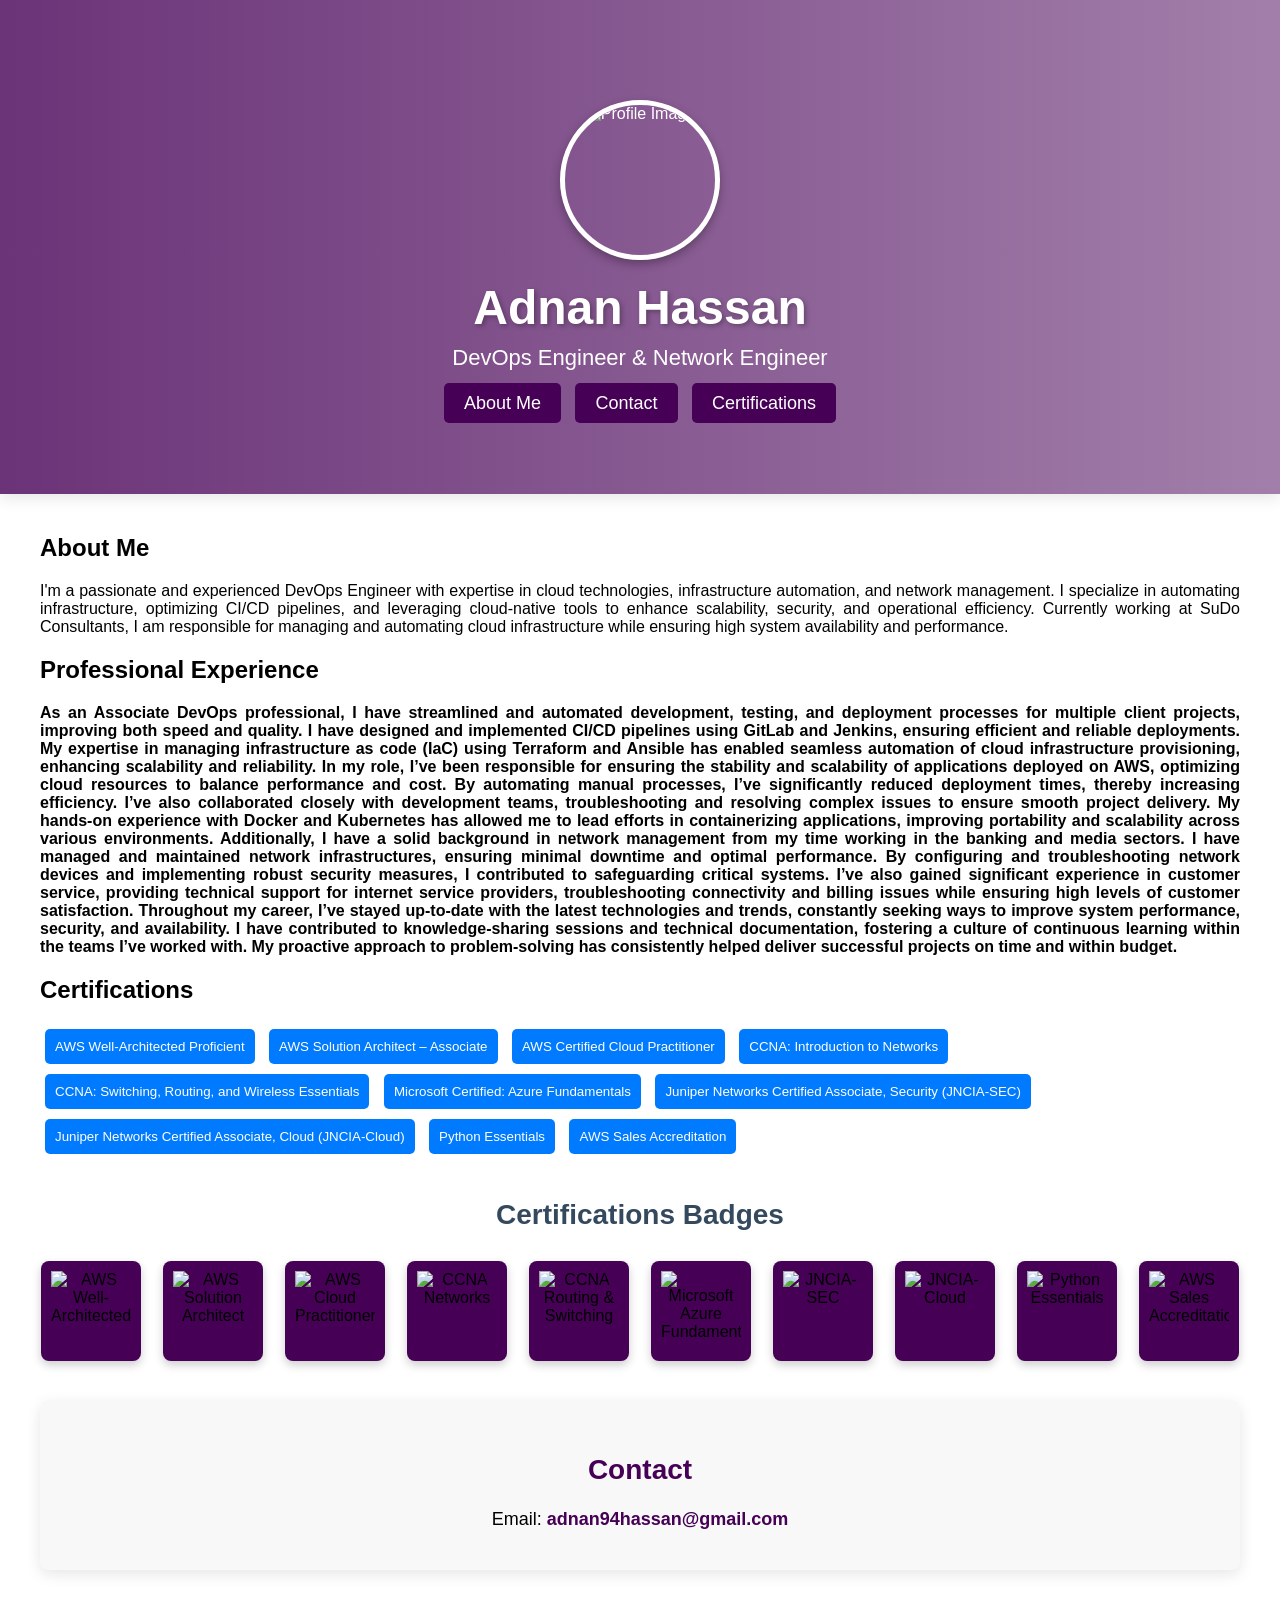
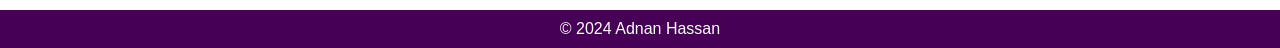
==== index.html @ 5d9ad6ee "profile" ====
<!DOCTYPE html>
<html lang="en">

<head>
    <meta charset="UTF-8">
    <meta name="viewport" content="width=device-width, initial-scale=1.0">
    <meta name="description" content="Adnan Hassan - Professional Experience, Education, Certifications, Projects">
    <title>Adnan Hassan - Profile</title>
    <style>
        body {
            font-family: 'Arial', sans-serif;
            background-color: #ffffff; /* White Background */
            margin: 0;
            padding: 0;
        }

        header {
            position: relative;
            background: linear-gradient(to right, rgba(70, 0, 86, 0.8), rgba(70, 0, 86, 0.5)), url('https://variety.com/wp-content/uploads/2024/01/Mr-Bean.jpg?w=1000&h=563&crop=1');
            background-size: cover;
            background-position: center;
            color: white;
            padding: 80px 0;
            text-align: center;
            box-shadow: 0 4px 15px rgba(0, 0, 0, 0.1);
            margin-bottom: 40px;
        }

        header h1 {
            font-size: 48px;
            font-weight: bold;
            text-shadow: 2px 2px 5px rgba(0, 0, 0, 0.3);
            margin: 0;
        }

        header p {
            font-size: 22px;
            font-weight: 300;
            margin-top: 10px;
        }

        .profile-image {
            width: 150px;
            height: 150px;
            border-radius: 50%;
            margin: 20px auto;
            overflow: hidden;
            border: 5px solid #fff;
            box-shadow: 0 4px 10px rgba(0, 0, 0, 0.3);
        }

        .profile-image img {
            width: 100%;
            height: 100%;
            object-fit: cover;
        }

        .header-buttons {
            margin-top: 20px;
        }

        .header-buttons a {
            padding: 10px 20px;
            font-size: 18px;
            color: #fff;
            background-color: #460056; /* Dark Purple Color */
            text-decoration: none;
            border-radius: 5px;
            margin: 5px;
            transition: background-color 0.3s ease;
        }

        .header-buttons a:hover {
            background-color: #3d0046; /* Lighter Dark Purple for hover */
        }

        section.container {
            max-width: 1200px;
            margin: 40px auto;
            padding: 0 20px;
        }

        .badge-section {
            text-align: center;
            margin-top: 40px;
        }

        .badge-section h2 {
            font-size: 28px;
            color: #34495e; /* Dark Gray */
        }

        .badge-container {
            display: grid;
            grid-template-columns: repeat(auto-fill, minmax(100px, 1fr));
            gap: 20px;
            justify-items: center;
            margin-top: 30px;
        }

        .badge {
            width: 100px;
            height: 100px;
            display: flex;
            justify-content: center;
            align-items: center;
            background-color: #460056; /* Dark Purple Color */
            border-radius: 8px;
            box-shadow: 0 4px 10px rgba(0, 0, 0, 0.2);
            transition: transform 0.3s ease;
        }

        .badge:hover {
            transform: scale(1.1);
        }

        .badge img {
            width: 80px;
            height: 80px;
        }

        footer {
            background-color: #460056; /* Dark Purple Color */
            color: white;
            padding: 10px 0;
            text-align: center;
        }

        footer p {
            margin: 0;
        }

        .certification-description {
            display: none;
            margin: 10px 0;
            padding: 10px;
            background-color: #007bff;
            border: 1px solid #ccc;
            border-radius: 5px;
        }

        button {
            padding: 10px;
            margin: 5px;
            background-color: #007bff; /* Blue Button */
            color: white;
            border: none;
            border-radius: 5px;
            cursor: pointer;
        }

        button:hover {
            background-color: #0056z3; /* Darker Blue for hover */
        }

        .contact-section {
            background-color: #f8f8f8; /* Light Gray */
            padding: 30px;
            margin-top: 40px;
            border-radius: 8px;
            box-shadow: 0 4px 15px rgba(0, 0, 0, 0.1);
        }

        .contact-section h2 {
            font-size: 28px;
            color: #460056; /* Dark Purple Color */
            text-align: center;
        }

        .contact-details {
            font-size: 18px;
            text-align: center;
            margin-top: 20px;
        }

        .contact-details p {
            margin: 10px 0;
        }

        .contact-details a {
            color: #460056; /* Dark Purple Color */
            text-decoration: none;
            font-weight: bold;
        }

        .contact-details a:hover {
            color: #3d0046; /* Lighter Dark Purple for hover */
        }
    </style>
</head>

<body>

    <header>
        <div class="profile-image">
            <img src="https://variety.com/wp-content/uploads/2024/01/Mr-Bean.jpg?w=1000&h=563&crop=1" alt="Profile Image">
        </div>
        <h1>Adnan Hassan</h1>
        <p>DevOps Engineer & Network Engineer</p>
        <div class="header-buttons">
            <a href="#about-me">About Me</a>
            <a href="#contact">Contact</a>
            <a href="#certifications">Certifications</a>
        </div>
    </header>

    <section class="container">
        <div class="profile-info">
            <div class="profile-text">
                <h2 id="about-me">About Me</h2>
                <p style="text-align: justify;">I'm a passionate and experienced DevOps Engineer with expertise in cloud technologies, infrastructure automation, and network management. I specialize in automating infrastructure, optimizing CI/CD pipelines, and leveraging cloud-native tools to enhance scalability, security, and operational efficiency. Currently working at SuDo Consultants, I am responsible for managing and automating cloud infrastructure while ensuring high system availability and performance.</p>
            </div>

            <!-- Experience Section -->
            <div class="profile-text">
                <h2 id="experience">Professional Experience</h2>
                 <p style="text-align: justify;"><strong>As an Associate DevOps professional, I have streamlined and automated development, testing, and deployment processes for multiple client projects, improving both speed and quality. I have designed and implemented CI/CD pipelines using GitLab and Jenkins, ensuring efficient and reliable deployments. My expertise in managing infrastructure as code (IaC) using Terraform and Ansible has enabled seamless automation of cloud infrastructure provisioning, enhancing scalability and reliability.

In my role, I’ve been responsible for ensuring the stability and scalability of applications deployed on AWS, optimizing cloud resources to balance performance and cost. By automating manual processes, I’ve significantly reduced deployment times, thereby increasing efficiency. I’ve also collaborated closely with development teams, troubleshooting and resolving complex issues to ensure smooth project delivery. My hands-on experience with Docker and Kubernetes has allowed me to lead efforts in containerizing applications, improving portability and scalability across various environments.

Additionally, I have a solid background in network management from my time working in the banking and media sectors. I have managed and maintained network infrastructures, ensuring minimal downtime and optimal performance. By configuring and troubleshooting network devices and implementing robust security measures, I contributed to safeguarding critical systems. I’ve also gained significant experience in customer service, providing technical support for internet service providers, troubleshooting connectivity and billing issues while ensuring high levels of customer satisfaction.

Throughout my career, I’ve stayed up-to-date with the latest technologies and trends, constantly seeking ways to improve system performance, security, and availability. I have contributed to knowledge-sharing sessions and technical documentation, fostering a culture of continuous learning within the teams I’ve worked with. My proactive approach to problem-solving has consistently helped deliver successful projects on time and within budget.</strong></p>
            </div>
        </div>

        <!-- Certifications Section -->
        <div id="certifications">
            <h2>Certifications</h2>

            <button onclick="toggleDescription('aws-well-architected')">AWS Well-Architected Proficient</button>
            <div id="aws-well-architected" class="certification-description">
                <p>Description: This certification demonstrates expertise in designing and deploying secure, high-performing, and cost-effective systems on AWS...</p>
            </div>

            <button onclick="toggleDescription('aws-solution-architect')">AWS Solution Architect – Associate</button>
            <div id="aws-solution-architect" class="certification-description">
                <p>Description: This certification focuses on designing distributed applications and systems on the AWS platform...</p>
            </div>

            <button onclick="toggleDescription('aws-cloud-practitioner')">AWS Certified Cloud Practitioner</button>
            <div id="aws-cloud-practitioner" class="certification-description">
                <p>Description: This entry-level certification demonstrates an overall understanding of AWS Cloud, its global infrastructure...</p>
            </div>

            <button onclick="toggleDescription('ccna-networks')">CCNA: Introduction to Networks</button>
            <div id="ccna-networks" class="certification-description">
                <p>Description: This certification is part of Cisco’s CCNA track and focuses on foundational networking knowledge...</p>
            </div>

            <button onclick="toggleDescription('ccna-routing')">CCNA: Switching, Routing, and Wireless Essentials</button>
            <div id="ccna-routing" class="certification-description">
                <p>Description: This certification focuses on the essentials of switching, routing, and wireless technologies...</p>
            </div>

            <button onclick="toggleDescription('azure-fundamentals')">Microsoft Certified: Azure Fundamentals</button>
            <div id="azure-fundamentals" class="certification-description">
                <p>Description: This certification demonstrates foundational knowledge of Microsoft Azure services, cloud concepts...</p>
            </div>

            <button onclick="toggleDescription('juniper-sec')">Juniper Networks Certified Associate, Security (JNCIA-SEC)</button>
            <div id="juniper-sec" class="certification-description">
                <p>Description: This certification validates knowledge of networking security fundamentals and how to secure a Juniper Networks device...</p>
            </div>

            <button onclick="toggleDescription('juniper-cloud')">Juniper Networks Certified Associate, Cloud (JNCIA-Cloud)</button>
            <div id="juniper-cloud" class="certification-description">
                <p>Description: This certification focuses on Juniper’s cloud solutions, including understanding the cloud ecosystem and deployment practices...</p>
            </div>

            <button onclick="toggleDescription('python-essentials')">Python Essentials</button>
            <div id="python-essentials" class="certification-description">
                <p>Description: This certification provides foundational knowledge of Python programming, including syntax, functions, and libraries...</p>
            </div>

            <button onclick="toggleDescription('aws-sales')">AWS Sales Accreditation</button>
            <div id="aws-sales" class="certification-description">
                <p>Description: This accreditation is designed for technical roles and focuses on AWS architecture and technology...</p>
            </div>
        </div>

        <!-- Badge Section -->
        <div class="badge-section">
            <h2>Certifications Badges</h2>
            <div class="badge-container">
                <div class="badge">
                    <img src="https://images.credly.com/size/340x340/images/b870667f-00a3-48d7-b988-9c02b441b883/image.png" alt="AWS Well-Architected">
                </div>
                <div class="badge">
                    <img src="https://d1.awsstatic.com/certification/badges/AWS-Certified-Solutions-Architect-Associate_badge_150x150.e359ae4a6d4d82c3e31d4f9104c8d389b56a2423.png" alt="AWS Solution Architect">
                </div>
                <div class="badge">
                    <img src="https://images.credly.com/size/80x80/images/00634f82-b07f-4bbd-a6bb-53de397fc3a6/image.png" alt="AWS Cloud Practitioner">
                </div>
                <div class="badge">
                    <img src="https://images.credly.com/size/80x80/images/70d71df5-f3dc-4380-9b9d-f22513a70417/CCNAITN__1_.png" alt="CCNA Networks">
                </div>
                <div class="badge">
                    <img src="https://images.credly.com/size/80x80/images/f4ccdba9-dd65-4349-baad-8f05df116443/CCNASRWE__1_.png" alt="CCNA Routing & Switching">
                </div>
                <div class="badge">
                    <img src="https://learn.microsoft.com/en-us/media/learn/certification/badges/microsoft-certified-fundamentals-badge.svg" alt="Microsoft Azure Fundamentals">
                </div>
                <div class="badge">
                    <img src="https://images.credly.com/size/80x80/images/c61cfe43-7e75-4636-818d-88b47e9a2b4c/L_01_asso_JNCIA-SEC.png" alt="JNCIA-SEC">
                </div>
                <div class="badge">
                    <img src="https://images.credly.com/size/80x80/images/746fd41e-5653-4624-b7f8-eaa4b8645e78/L_01_asso_JNCIA-Cloud.png" alt="JNCIA-Cloud">
                </div>
                <div class="badge">
                    <img src="https://images.credly.com/size/80x80/images/68c0b94d-f6ac-40b1-a0e0-921439eb092e/image.png" alt="Python Essentials">
                </div>
                <div class="badge">
                    <img src="https://images.credly.com/size/110x110/images/a253b994-caa6-4dd1-bf0e-434dd012b1f6/image.png" alt="AWS Sales Accreditation">
                </div>
            </div>
        </div>

        <!-- Contact Section -->
        <div id="contact" class="contact-section">
            <h2>Contact</h2>
            <div class="contact-details">
                <p>Email: <a href="mailto:adnan94hassan@gmail.com">adnan94hassan@gmail.com</a></p>
            </div>
        </div>
    </section>

    <footer>
        <p>&copy; 2024 Adnan Hassan</p>
    </footer>

    <script>
        function toggleDescription(certificationId) {
            const description = document.getElementById(certificationId);
            if (description.style.display === "none" || description.style.display === "") {
                description.style.display = "block";
            } else {
                description.style.display = "none";
            }
        }
    </script>

</body>

</html>
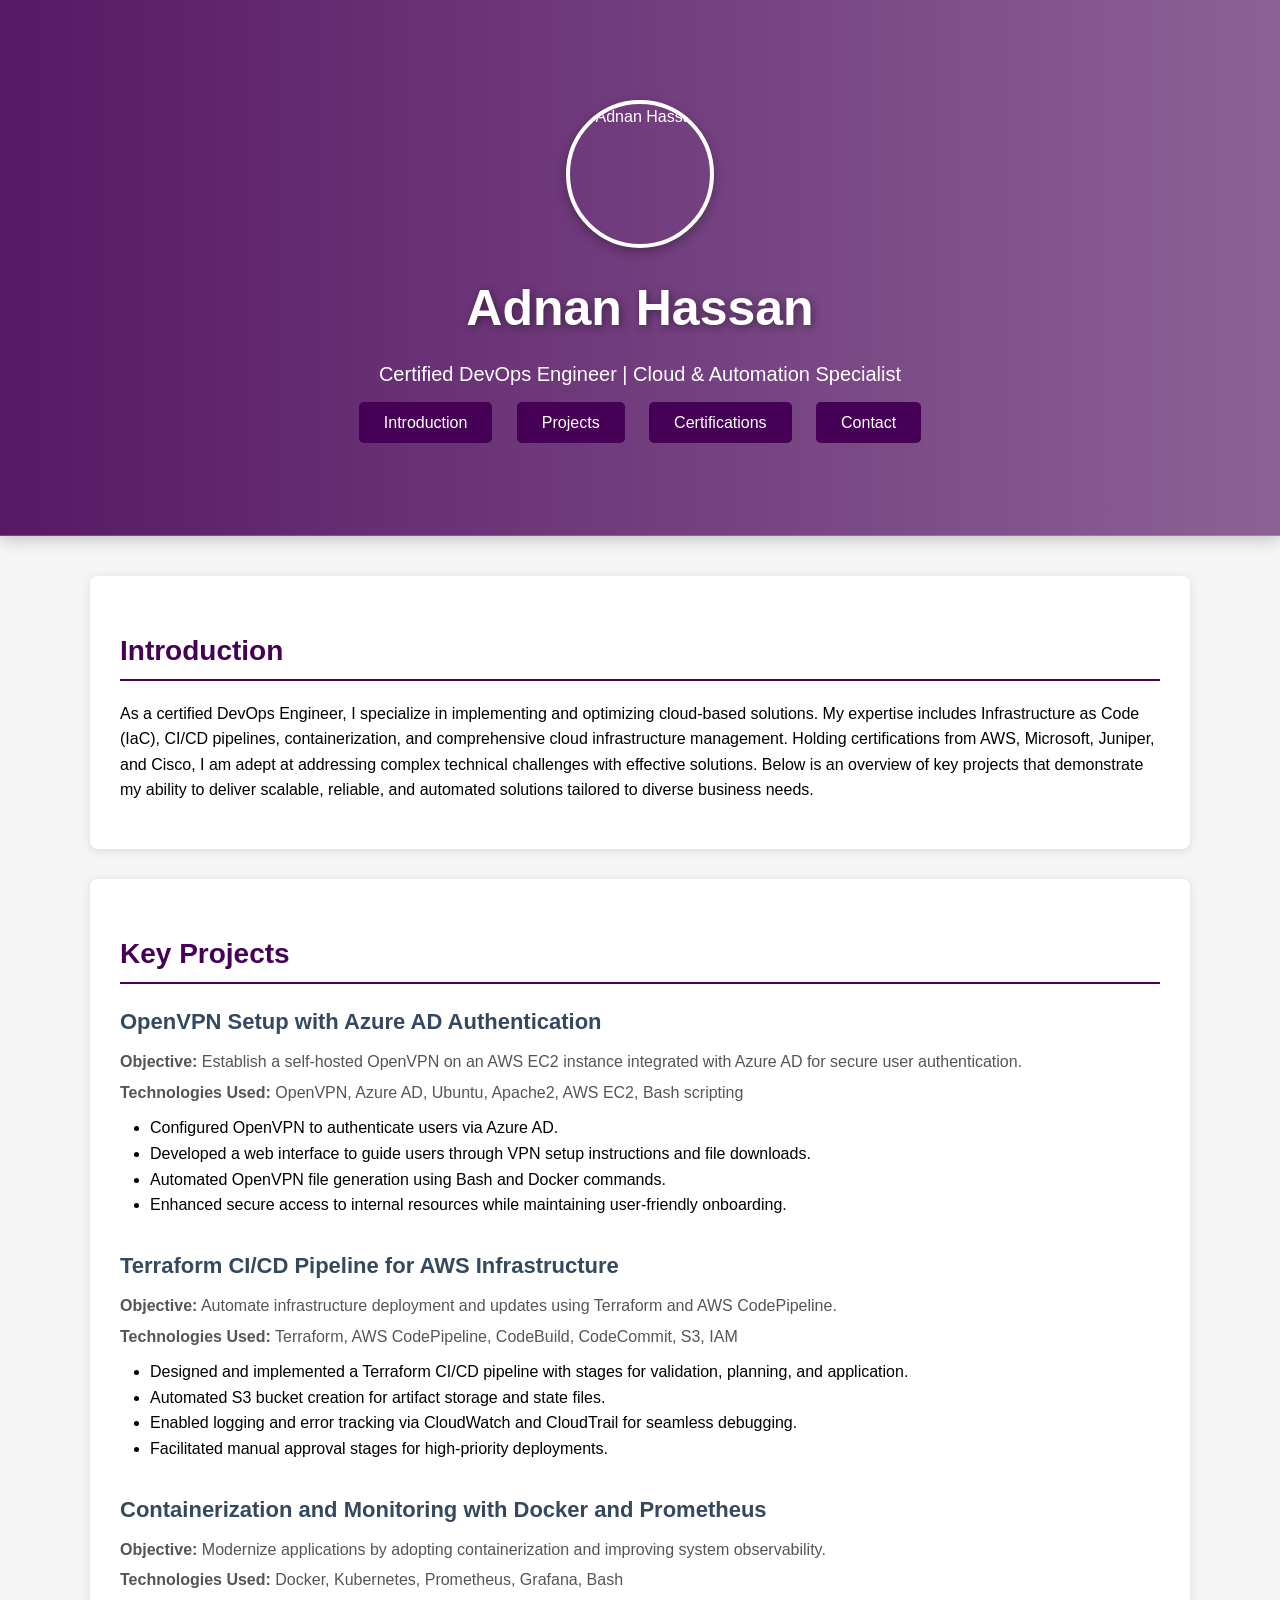
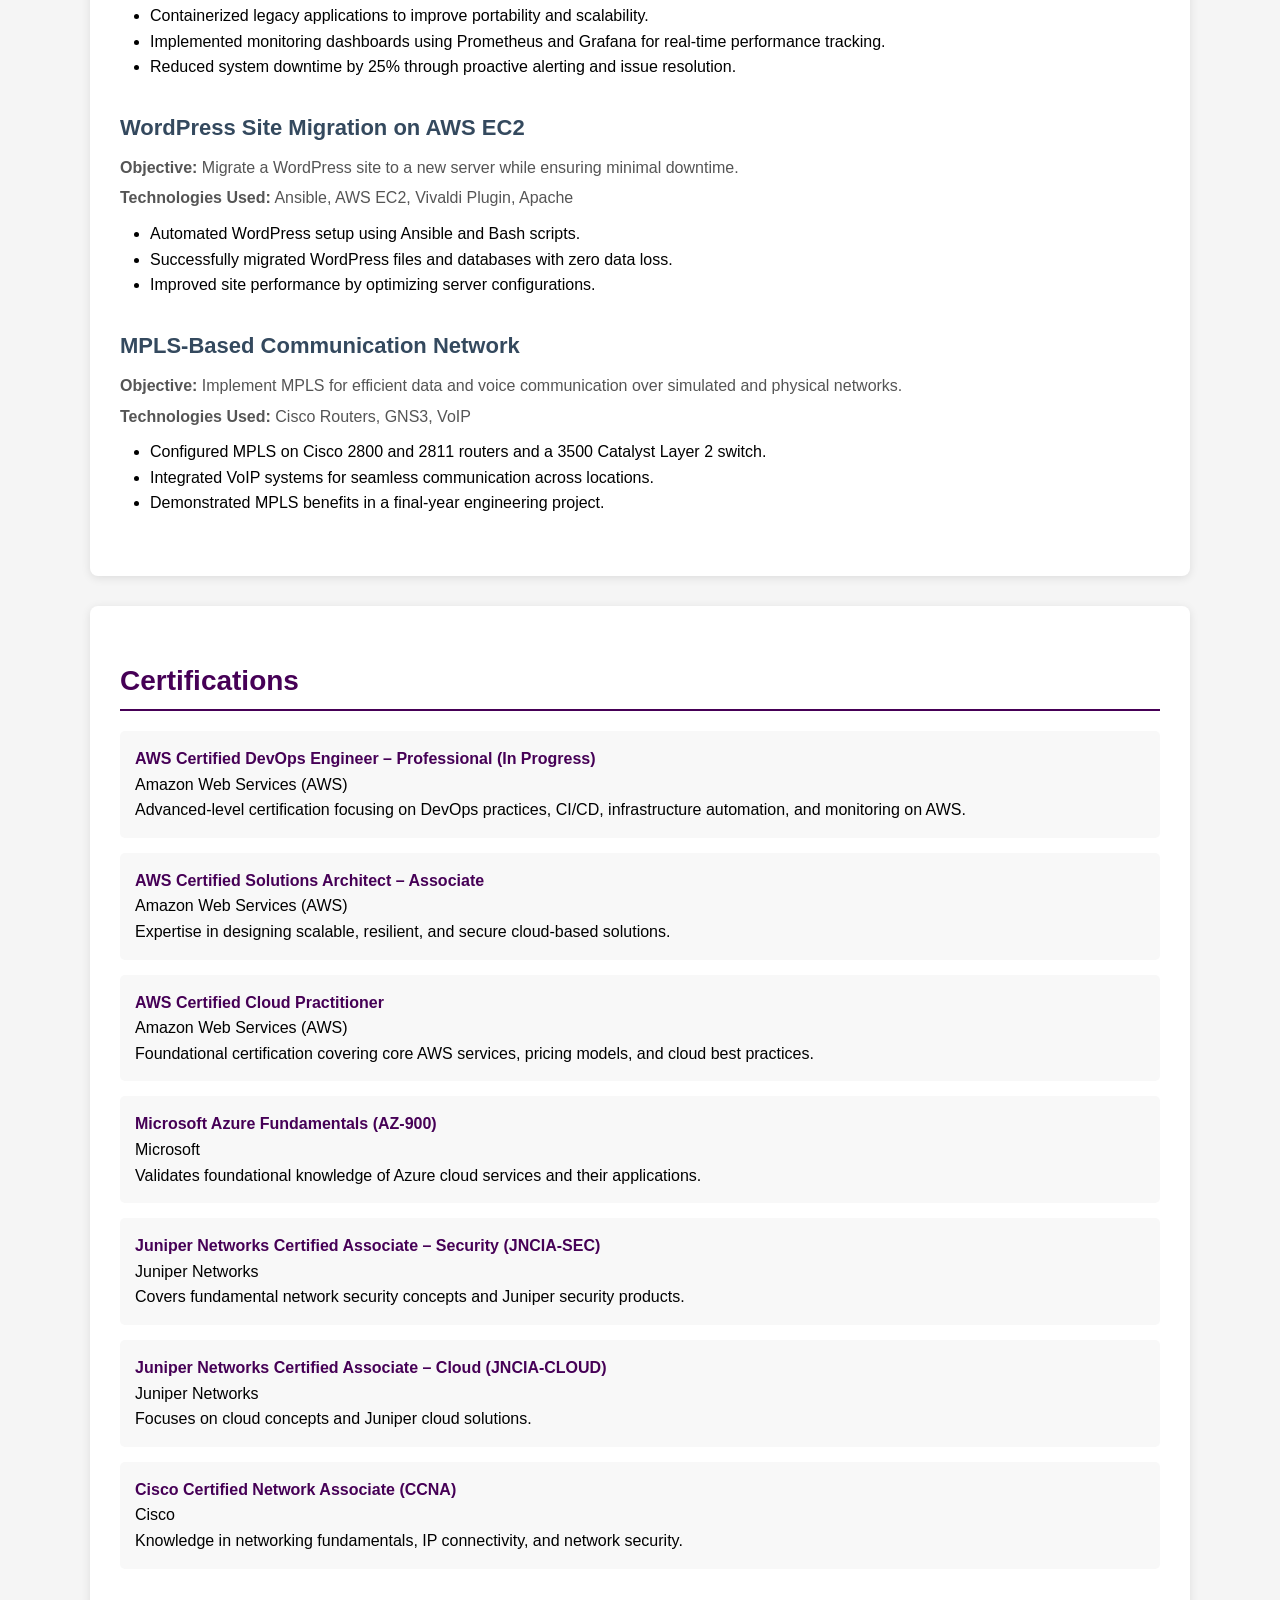
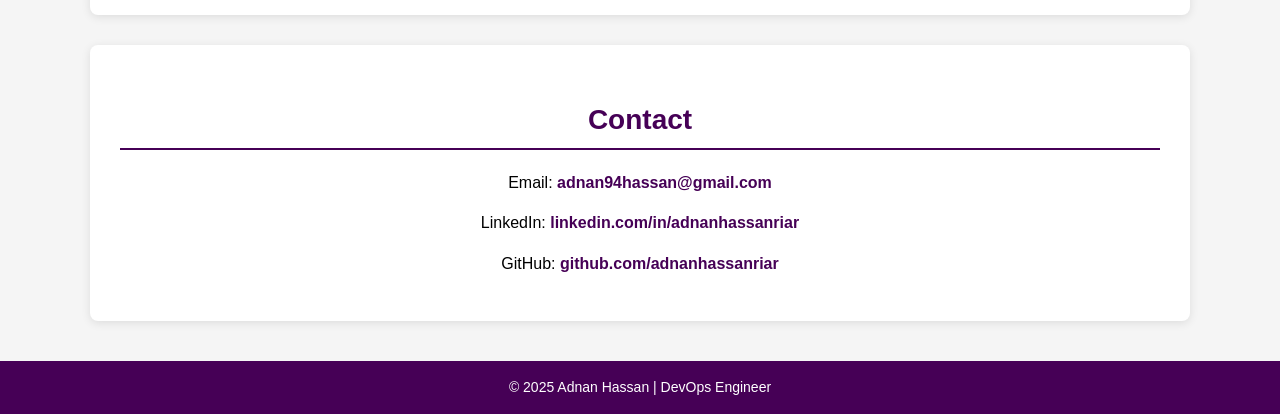
==== commit f5521d9e: "add project details" ====
--- a/index.html
+++ b/index.html
@@ -4,49 +4,46 @@
 <head>
     <meta charset="UTF-8">
     <meta name="viewport" content="width=device-width, initial-scale=1.0">
-    <meta name="description" content="Adnan Hassan - Professional Experience, Education, Certifications, Projects">
-    <title>Adnan Hassan - Profile</title>
+    <meta name="description" content="Adnan Hassan - DevOps Engineer Portfolio">
+    <title>Adnan Hassan - DevOps Portfolio</title>
     <style>
         body {
             font-family: 'Arial', sans-serif;
-            background-color: #ffffff; /* White Background */
+            background-color: #f5f5f5;
             margin: 0;
             padding: 0;
+            line-height: 1.6;
         }
 
         header {
-            position: relative;
-            background: linear-gradient(to right, rgba(70, 0, 86, 0.8), rgba(70, 0, 86, 0.5)), url('https://variety.com/wp-content/uploads/2024/01/Mr-Bean.jpg?w=1000&h=563&crop=1');
+            background: linear-gradient(to right, rgba(70, 0, 86, 0.9), rgba(70, 0, 86, 0.6)), url('https://variety.com/wp-content/uploads/2024/01/Mr-Bean.jpg?w=1000&h=563&crop=1');
             background-size: cover;
             background-position: center;
             color: white;
-            padding: 80px 0;
+            padding: 100px 20px;
             text-align: center;
-            box-shadow: 0 4px 15px rgba(0, 0, 0, 0.1);
-            margin-bottom: 40px;
+            box-shadow: 0 4px 15px rgba(0, 0, 0, 0.2);
         }
 
         header h1 {
-            font-size: 48px;
-            font-weight: bold;
-            text-shadow: 2px 2px 5px rgba(0, 0, 0, 0.3);
+            font-size: 50px;
             margin: 0;
+            text-shadow: 2px 2px 8px rgba(0, 0, 0, 0.4);
         }
 
         header p {
-            font-size: 22px;
-            font-weight: 300;
-            margin-top: 10px;
+            font-size: 20px;
+            margin: 10px 0 20px;
         }
 
         .profile-image {
-            width: 150px;
-            height: 150px;
+            width: 140px;
+            height: 140px;
             border-radius: 50%;
-            margin: 20px auto;
+            margin: 0 auto 20px;
+            border: 4px solid #fff;
+            box-shadow: 0 4px 12px rgba(0, 0, 0, 0.3);
             overflow: hidden;
-            border: 5px solid #fff;
-            box-shadow: 0 4px 10px rgba(0, 0, 0, 0.3);
         }
 
         .profile-image img {
@@ -55,291 +52,237 @@
             object-fit: cover;
         }
 
-        .header-buttons {
-            margin-top: 20px;
-        }
-
         .header-buttons a {
-            padding: 10px 20px;
-            font-size: 18px;
+            padding: 12px 25px;
+            font-size: 16px;
             color: #fff;
-            background-color: #460056; /* Dark Purple Color */
+            background-color: #460056;
             text-decoration: none;
             border-radius: 5px;
-            margin: 5px;
+            margin: 0 10px;
             transition: background-color 0.3s ease;
         }
 
         .header-buttons a:hover {
-            background-color: #3d0046; /* Lighter Dark Purple for hover */
-        }
-
-        section.container {
-            max-width: 1200px;
+            background-color: #5a0070;
+        }
+
+        .container {
+            max-width: 1100px;
             margin: 40px auto;
             padding: 0 20px;
         }
 
-        .badge-section {
+        h2 {
+            font-size: 28px;
+            color: #460056;
+            margin-bottom: 20px;
+            border-bottom: 2px solid #460056;
+            padding-bottom: 5px;
+        }
+
+        .intro, .projects, .certifications, .contact {
+            background-color: #fff;
+            padding: 30px;
+            margin-bottom: 30px;
+            border-radius: 8px;
+            box-shadow: 0 2px 10px rgba(0, 0, 0, 0.1);
+        }
+
+        .project-item {
+            margin-bottom: 30px;
+        }
+
+        .project-item h3 {
+            font-size: 22px;
+            color: #34495e;
+            margin: 0 0 10px;
+        }
+
+        .project-item p {
+            margin: 5px 0;
+            color: #555;
+        }
+
+        .project-item ul {
+            list-style-type: disc;
+            margin: 10px 0 0 20px;
+            padding-left: 10px;
+        }
+
+        .certifications ul {
+            list-style: none;
+            padding: 0;
+        }
+
+        .certifications li {
+            margin-bottom: 15px;
+            padding: 15px;
+            background-color: #f8f8f8;
+            border-radius: 5px;
+        }
+
+        .certifications li strong {
+            color: #460056;
+        }
+
+        .contact {
+            text-align: center; /* Center-align the entire contact section */
+        }
+
+        .contact p {
+            margin: 15px 0; /* Increased spacing for better readability */
+            font-size: 16px;
+        }
+
+        .contact a {
+            color: #460056;
+            text-decoration: none;
+            font-weight: bold;
+            transition: color 0.3s ease;
+        }
+
+        .contact a:hover {
+            color: #5a0070;
+        }
+
+        footer {
+            background-color: #460056;
+            color: white;
             text-align: center;
-            margin-top: 40px;
-        }
-
-        .badge-section h2 {
-            font-size: 28px;
-            color: #34495e; /* Dark Gray */
-        }
-
-        .badge-container {
-            display: grid;
-            grid-template-columns: repeat(auto-fill, minmax(100px, 1fr));
-            gap: 20px;
-            justify-items: center;
-            margin-top: 30px;
-        }
-
-        .badge {
-            width: 100px;
-            height: 100px;
-            display: flex;
-            justify-content: center;
-            align-items: center;
-            background-color: #460056; /* Dark Purple Color */
-            border-radius: 8px;
-            box-shadow: 0 4px 10px rgba(0, 0, 0, 0.2);
-            transition: transform 0.3s ease;
-        }
-
-        .badge:hover {
-            transform: scale(1.1);
-        }
-
-        .badge img {
-            width: 80px;
-            height: 80px;
-        }
-
-        footer {
-            background-color: #460056; /* Dark Purple Color */
-            color: white;
-            padding: 10px 0;
-            text-align: center;
+            padding: 15px 0;
+            position: relative;
+            bottom: 0;
+            width: 100%;
         }
 
         footer p {
             margin: 0;
-        }
-
-        .certification-description {
-            display: none;
-            margin: 10px 0;
-            padding: 10px;
-            background-color: #007bff;
-            border: 1px solid #ccc;
-            border-radius: 5px;
-        }
-
-        button {
-            padding: 10px;
-            margin: 5px;
-            background-color: #007bff; /* Blue Button */
-            color: white;
-            border: none;
-            border-radius: 5px;
-            cursor: pointer;
-        }
-
-        button:hover {
-            background-color: #0056z3; /* Darker Blue for hover */
-        }
-
-        .contact-section {
-            background-color: #f8f8f8; /* Light Gray */
-            padding: 30px;
-            margin-top: 40px;
-            border-radius: 8px;
-            box-shadow: 0 4px 15px rgba(0, 0, 0, 0.1);
-        }
-
-        .contact-section h2 {
-            font-size: 28px;
-            color: #460056; /* Dark Purple Color */
-            text-align: center;
-        }
-
-        .contact-details {
-            font-size: 18px;
-            text-align: center;
-            margin-top: 20px;
-        }
-
-        .contact-details p {
-            margin: 10px 0;
-        }
-
-        .contact-details a {
-            color: #460056; /* Dark Purple Color */
-            text-decoration: none;
-            font-weight: bold;
-        }
-
-        .contact-details a:hover {
-            color: #3d0046; /* Lighter Dark Purple for hover */
+            font-size: 14px;
+        }
+
+        @media (max-width: 768px) {
+            header h1 {
+                font-size: 36px;
+            }
+
+            header p {
+                font-size: 18px;
+            }
+
+            .header-buttons a {
+                display: inline-block;
+                margin: 5px;
+            }
+
+            .container {
+                padding: 0 15px;
+            }
         }
     </style>
 </head>
 
 <body>
-
     <header>
         <div class="profile-image">
-            <img src="https://variety.com/wp-content/uploads/2024/01/Mr-Bean.jpg?w=1000&h=563&crop=1" alt="Profile Image">
+            <img src="https://variety.com/wp-content/uploads/2024/01/Mr-Bean.jpg?w=1000&h=563&crop=1" alt="Adnan Hassan">
         </div>
         <h1>Adnan Hassan</h1>
-        <p>DevOps Engineer & Network Engineer</p>
+        <p>Certified DevOps Engineer | Cloud & Automation Specialist</p>
         <div class="header-buttons">
-            <a href="#about-me">About Me</a>
+            <a href="#intro">Introduction</a>
+            <a href="#projects">Projects</a>
+            <a href="#certifications">Certifications</a>
             <a href="#contact">Contact</a>
-            <a href="#certifications">Certifications</a>
         </div>
     </header>
 
     <section class="container">
-        <div class="profile-info">
-            <div class="profile-text">
-                <h2 id="about-me">About Me</h2>
-                <p style="text-align: justify;">I'm a passionate and experienced DevOps Engineer with expertise in cloud technologies, infrastructure automation, and network management. I specialize in automating infrastructure, optimizing CI/CD pipelines, and leveraging cloud-native tools to enhance scalability, security, and operational efficiency. Currently working at SuDo Consultants, I am responsible for managing and automating cloud infrastructure while ensuring high system availability and performance.</p>
-            </div>
-
-            <!-- Experience Section -->
-            <div class="profile-text">
-                <h2 id="experience">Professional Experience</h2>
-                 <p style="text-align: justify;"><strong>As an Associate DevOps professional, I have streamlined and automated development, testing, and deployment processes for multiple client projects, improving both speed and quality. I have designed and implemented CI/CD pipelines using GitLab and Jenkins, ensuring efficient and reliable deployments. My expertise in managing infrastructure as code (IaC) using Terraform and Ansible has enabled seamless automation of cloud infrastructure provisioning, enhancing scalability and reliability.
-
-In my role, I’ve been responsible for ensuring the stability and scalability of applications deployed on AWS, optimizing cloud resources to balance performance and cost. By automating manual processes, I’ve significantly reduced deployment times, thereby increasing efficiency. I’ve also collaborated closely with development teams, troubleshooting and resolving complex issues to ensure smooth project delivery. My hands-on experience with Docker and Kubernetes has allowed me to lead efforts in containerizing applications, improving portability and scalability across various environments.
-
-Additionally, I have a solid background in network management from my time working in the banking and media sectors. I have managed and maintained network infrastructures, ensuring minimal downtime and optimal performance. By configuring and troubleshooting network devices and implementing robust security measures, I contributed to safeguarding critical systems. I’ve also gained significant experience in customer service, providing technical support for internet service providers, troubleshooting connectivity and billing issues while ensuring high levels of customer satisfaction.
-
-Throughout my career, I’ve stayed up-to-date with the latest technologies and trends, constantly seeking ways to improve system performance, security, and availability. I have contributed to knowledge-sharing sessions and technical documentation, fostering a culture of continuous learning within the teams I’ve worked with. My proactive approach to problem-solving has consistently helped deliver successful projects on time and within budget.</strong></p>
-            </div>
-        </div>
-
-        <!-- Certifications Section -->
-        <div id="certifications">
+        <div class="intro" id="intro">
+            <h2>Introduction</h2>
+            <p>As a certified DevOps Engineer, I specialize in implementing and optimizing cloud-based solutions. My expertise includes Infrastructure as Code (IaC), CI/CD pipelines, containerization, and comprehensive cloud infrastructure management. Holding certifications from AWS, Microsoft, Juniper, and Cisco, I am adept at addressing complex technical challenges with effective solutions. Below is an overview of key projects that demonstrate my ability to deliver scalable, reliable, and automated solutions tailored to diverse business needs.</p>
+        </div>
+
+        <div class="projects" id="projects">
+            <h2>Key Projects</h2>
+            <div class="project-item">
+                <h3>OpenVPN Setup with Azure AD Authentication</h3>
+                <p><strong>Objective:</strong> Establish a self-hosted OpenVPN on an AWS EC2 instance integrated with Azure AD for secure user authentication.</p>
+                <p><strong>Technologies Used:</strong> OpenVPN, Azure AD, Ubuntu, Apache2, AWS EC2, Bash scripting</p>
+                <ul>
+                    <li>Configured OpenVPN to authenticate users via Azure AD.</li>
+                    <li>Developed a web interface to guide users through VPN setup instructions and file downloads.</li>
+                    <li>Automated OpenVPN file generation using Bash and Docker commands.</li>
+                    <li>Enhanced secure access to internal resources while maintaining user-friendly onboarding.</li>
+                </ul>
+            </div>
+            <div class="project-item">
+                <h3>Terraform CI/CD Pipeline for AWS Infrastructure</h3>
+                <p><strong>Objective:</strong> Automate infrastructure deployment and updates using Terraform and AWS CodePipeline.</p>
+                <p><strong>Technologies Used:</strong> Terraform, AWS CodePipeline, CodeBuild, CodeCommit, S3, IAM</p>
+                <ul>
+                    <li>Designed and implemented a Terraform CI/CD pipeline with stages for validation, planning, and application.</li>
+                    <li>Automated S3 bucket creation for artifact storage and state files.</li>
+                    <li>Enabled logging and error tracking via CloudWatch and CloudTrail for seamless debugging.</li>
+                    <li>Facilitated manual approval stages for high-priority deployments.</li>
+                </ul>
+            </div>
+            <div class="project-item">
+                <h3>Containerization and Monitoring with Docker and Prometheus</h3>
+                <p><strong>Objective:</strong> Modernize applications by adopting containerization and improving system observability.</p>
+                <p><strong>Technologies Used:</strong> Docker, Kubernetes, Prometheus, Grafana, Bash</p>
+                <ul>
+                    <li>Containerized legacy applications to improve portability and scalability.</li>
+                    <li>Implemented monitoring dashboards using Prometheus and Grafana for real-time performance tracking.</li>
+                    <li>Reduced system downtime by 25% through proactive alerting and issue resolution.</li>
+                </ul>
+            </div>
+            <div class="project-item">
+                <h3>WordPress Site Migration on AWS EC2</h3>
+                <p><strong>Objective:</strong> Migrate a WordPress site to a new server while ensuring minimal downtime.</p>
+                <p><strong>Technologies Used:</strong> Ansible, AWS EC2, Vivaldi Plugin, Apache</p>
+                <ul>
+                    <li>Automated WordPress setup using Ansible and Bash scripts.</li>
+                    <li>Successfully migrated WordPress files and databases with zero data loss.</li>
+                    <li>Improved site performance by optimizing server configurations.</li>
+                </ul>
+            </div>
+            <div class="project-item">
+                <h3>MPLS-Based Communication Network</h3>
+                <p><strong>Objective:</strong> Implement MPLS for efficient data and voice communication over simulated and physical networks.</p>
+                <p><strong>Technologies Used:</strong> Cisco Routers, GNS3, VoIP</p>
+                <ul>
+                    <li>Configured MPLS on Cisco 2800 and 2811 routers and a 3500 Catalyst Layer 2 switch.</li>
+                    <li>Integrated VoIP systems for seamless communication across locations.</li>
+                    <li>Demonstrated MPLS benefits in a final-year engineering project.</li>
+                </ul>
+            </div>
+        </div>
+
+        <div class="certifications" id="certifications">
             <h2>Certifications</h2>
-
-            <button onclick="toggleDescription('aws-well-architected')">AWS Well-Architected Proficient</button>
-            <div id="aws-well-architected" class="certification-description">
-                <p>Description: This certification demonstrates expertise in designing and deploying secure, high-performing, and cost-effective systems on AWS...</p>
-            </div>
-
-            <button onclick="toggleDescription('aws-solution-architect')">AWS Solution Architect – Associate</button>
-            <div id="aws-solution-architect" class="certification-description">
-                <p>Description: This certification focuses on designing distributed applications and systems on the AWS platform...</p>
-            </div>
-
-            <button onclick="toggleDescription('aws-cloud-practitioner')">AWS Certified Cloud Practitioner</button>
-            <div id="aws-cloud-practitioner" class="certification-description">
-                <p>Description: This entry-level certification demonstrates an overall understanding of AWS Cloud, its global infrastructure...</p>
-            </div>
-
-            <button onclick="toggleDescription('ccna-networks')">CCNA: Introduction to Networks</button>
-            <div id="ccna-networks" class="certification-description">
-                <p>Description: This certification is part of Cisco’s CCNA track and focuses on foundational networking knowledge...</p>
-            </div>
-
-            <button onclick="toggleDescription('ccna-routing')">CCNA: Switching, Routing, and Wireless Essentials</button>
-            <div id="ccna-routing" class="certification-description">
-                <p>Description: This certification focuses on the essentials of switching, routing, and wireless technologies...</p>
-            </div>
-
-            <button onclick="toggleDescription('azure-fundamentals')">Microsoft Certified: Azure Fundamentals</button>
-            <div id="azure-fundamentals" class="certification-description">
-                <p>Description: This certification demonstrates foundational knowledge of Microsoft Azure services, cloud concepts...</p>
-            </div>
-
-            <button onclick="toggleDescription('juniper-sec')">Juniper Networks Certified Associate, Security (JNCIA-SEC)</button>
-            <div id="juniper-sec" class="certification-description">
-                <p>Description: This certification validates knowledge of networking security fundamentals and how to secure a Juniper Networks device...</p>
-            </div>
-
-            <button onclick="toggleDescription('juniper-cloud')">Juniper Networks Certified Associate, Cloud (JNCIA-Cloud)</button>
-            <div id="juniper-cloud" class="certification-description">
-                <p>Description: This certification focuses on Juniper’s cloud solutions, including understanding the cloud ecosystem and deployment practices...</p>
-            </div>
-
-            <button onclick="toggleDescription('python-essentials')">Python Essentials</button>
-            <div id="python-essentials" class="certification-description">
-                <p>Description: This certification provides foundational knowledge of Python programming, including syntax, functions, and libraries...</p>
-            </div>
-
-            <button onclick="toggleDescription('aws-sales')">AWS Sales Accreditation</button>
-            <div id="aws-sales" class="certification-description">
-                <p>Description: This accreditation is designed for technical roles and focuses on AWS architecture and technology...</p>
-            </div>
-        </div>
-
-        <!-- Badge Section -->
-        <div class="badge-section">
-            <h2>Certifications Badges</h2>
-            <div class="badge-container">
-                <div class="badge">
-                    <img src="https://images.credly.com/size/340x340/images/b870667f-00a3-48d7-b988-9c02b441b883/image.png" alt="AWS Well-Architected">
-                </div>
-                <div class="badge">
-                    <img src="https://d1.awsstatic.com/certification/badges/AWS-Certified-Solutions-Architect-Associate_badge_150x150.e359ae4a6d4d82c3e31d4f9104c8d389b56a2423.png" alt="AWS Solution Architect">
-                </div>
-                <div class="badge">
-                    <img src="https://images.credly.com/size/80x80/images/00634f82-b07f-4bbd-a6bb-53de397fc3a6/image.png" alt="AWS Cloud Practitioner">
-                </div>
-                <div class="badge">
-                    <img src="https://images.credly.com/size/80x80/images/70d71df5-f3dc-4380-9b9d-f22513a70417/CCNAITN__1_.png" alt="CCNA Networks">
-                </div>
-                <div class="badge">
-                    <img src="https://images.credly.com/size/80x80/images/f4ccdba9-dd65-4349-baad-8f05df116443/CCNASRWE__1_.png" alt="CCNA Routing & Switching">
-                </div>
-                <div class="badge">
-                    <img src="https://learn.microsoft.com/en-us/media/learn/certification/badges/microsoft-certified-fundamentals-badge.svg" alt="Microsoft Azure Fundamentals">
-                </div>
-                <div class="badge">
-                    <img src="https://images.credly.com/size/80x80/images/c61cfe43-7e75-4636-818d-88b47e9a2b4c/L_01_asso_JNCIA-SEC.png" alt="JNCIA-SEC">
-                </div>
-                <div class="badge">
-                    <img src="https://images.credly.com/size/80x80/images/746fd41e-5653-4624-b7f8-eaa4b8645e78/L_01_asso_JNCIA-Cloud.png" alt="JNCIA-Cloud">
-                </div>
-                <div class="badge">
-                    <img src="https://images.credly.com/size/80x80/images/68c0b94d-f6ac-40b1-a0e0-921439eb092e/image.png" alt="Python Essentials">
-                </div>
-                <div class="badge">
-                    <img src="https://images.credly.com/size/110x110/images/a253b994-caa6-4dd1-bf0e-434dd012b1f6/image.png" alt="AWS Sales Accreditation">
-                </div>
-            </div>
-        </div>
-
-        <!-- Contact Section -->
-        <div id="contact" class="contact-section">
+            <ul>
+                <li><strong>AWS Certified DevOps Engineer – Professional (In Progress)</strong><br>Amazon Web Services (AWS)<br>Advanced-level certification focusing on DevOps practices, CI/CD, infrastructure automation, and monitoring on AWS.</li>
+                <li><strong>AWS Certified Solutions Architect – Associate</strong><br>Amazon Web Services (AWS)<br>Expertise in designing scalable, resilient, and secure cloud-based solutions.</li>
+                <li><strong>AWS Certified Cloud Practitioner</strong><br>Amazon Web Services (AWS)<br>Foundational certification covering core AWS services, pricing models, and cloud best practices.</li>
+                <li><strong>Microsoft Azure Fundamentals (AZ-900)</strong><br>Microsoft<br>Validates foundational knowledge of Azure cloud services and their applications.</li>
+                <li><strong>Juniper Networks Certified Associate – Security (JNCIA-SEC)</strong><br>Juniper Networks<br>Covers fundamental network security concepts and Juniper security products.</li>
+                <li><strong>Juniper Networks Certified Associate – Cloud (JNCIA-CLOUD)</strong><br>Juniper Networks<br>Focuses on cloud concepts and Juniper cloud solutions.</li>
+                <li><strong>Cisco Certified Network Associate (CCNA)</strong><br>Cisco<br>Knowledge in networking fundamentals, IP connectivity, and network security.</li>
+            </ul>
+        </div>
+
+        <div class="contact" id="contact">
             <h2>Contact</h2>
-            <div class="contact-details">
-                <p>Email: <a href="mailto:adnan94hassan@gmail.com">adnan94hassan@gmail.com</a></p>
-            </div>
+            <p>Email: <a href="mailto:adnan94hassan@gmail.com">adnan94hassan@gmail.com</a></p>
+            <p>LinkedIn: <a href="https://linkedin.com/in/adnanhassanriar" target="_blank">linkedin.com/in/adnanhassanriar</a></p>
+            <p>GitHub: <a href="https://github.com/adnanhassanriar" target="_blank">github.com/adnanhassanriar</a></p>
         </div>
     </section>
 
     <footer>
-        <p>&copy; 2024 Adnan Hassan</p>
+        <p>© 2025 Adnan Hassan | DevOps Engineer</p>
     </footer>
-
-    <script>
-        function toggleDescription(certificationId) {
-            const description = document.getElementById(certificationId);
-            if (description.style.display === "none" || description.style.display === "") {
-                description.style.display = "block";
-            } else {
-                description.style.display = "none";
-            }
-        }
-    </script>
-
 </body>
 
 </html>
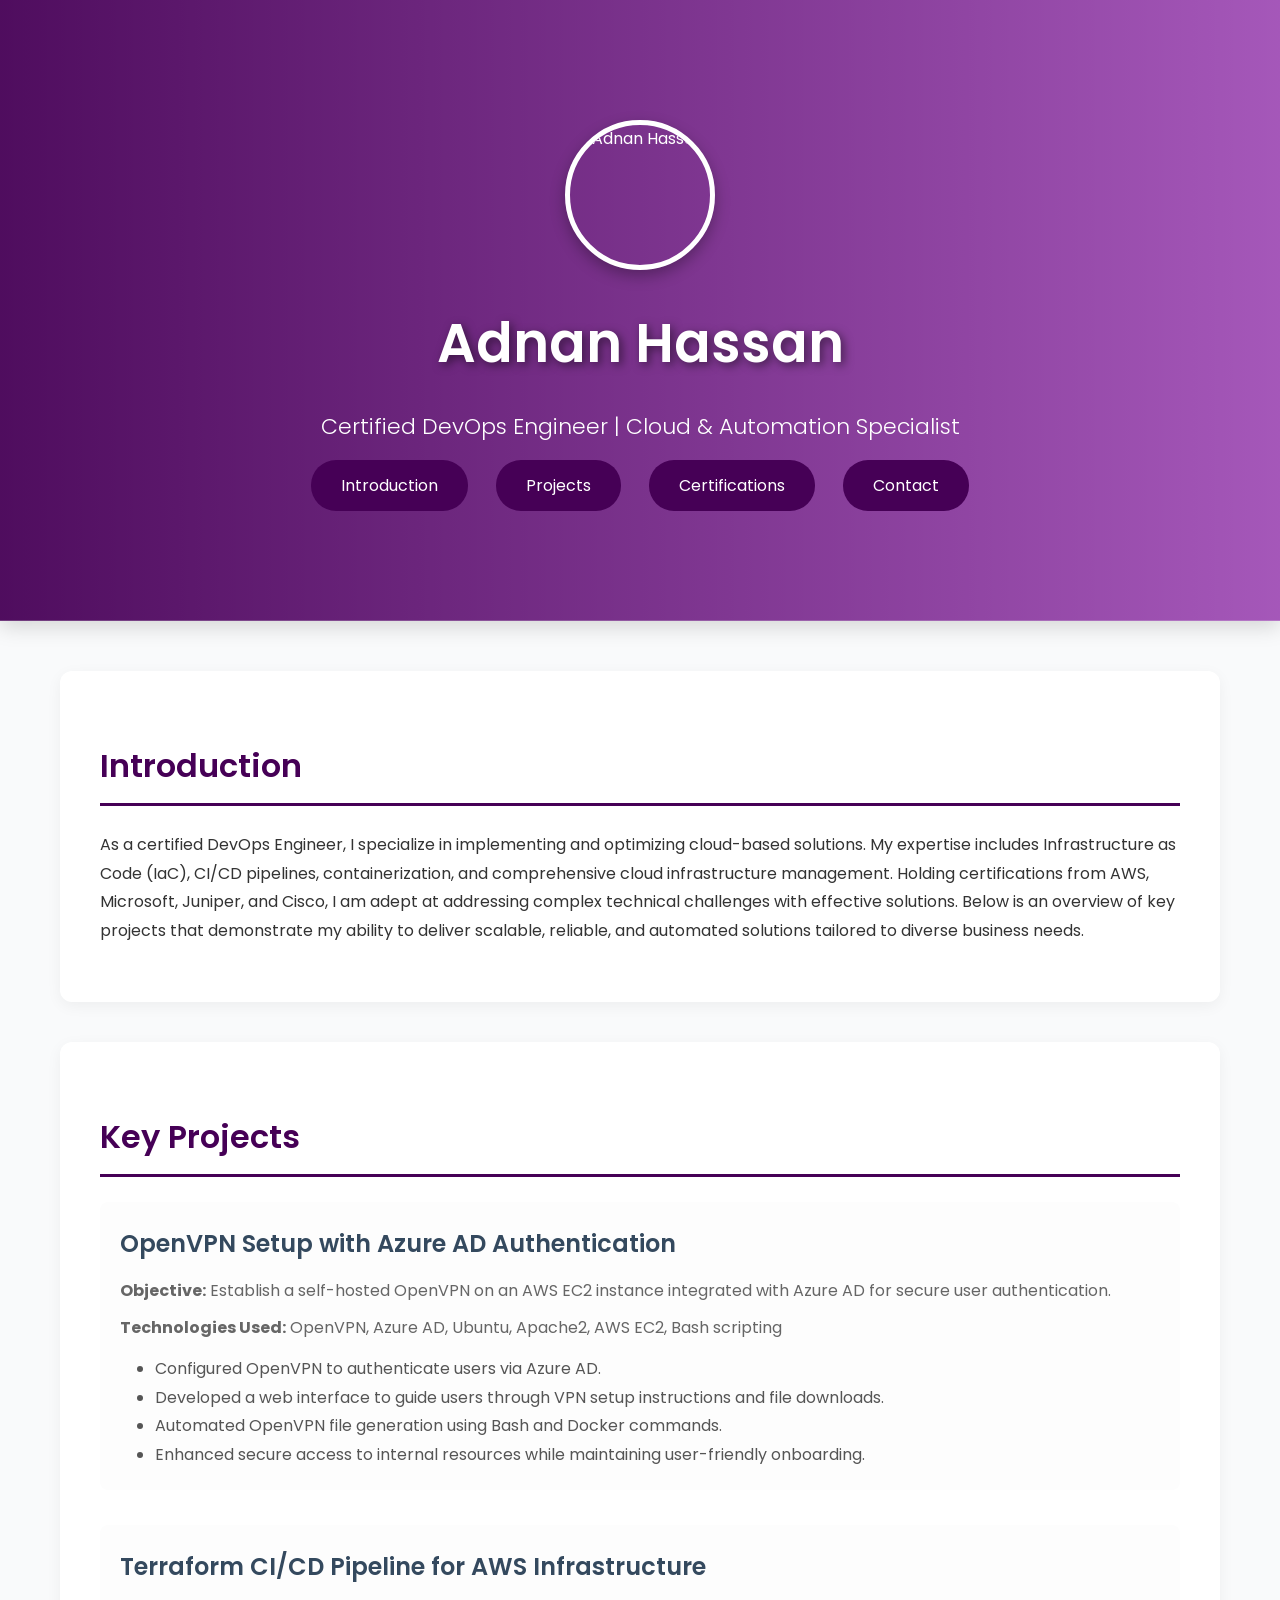
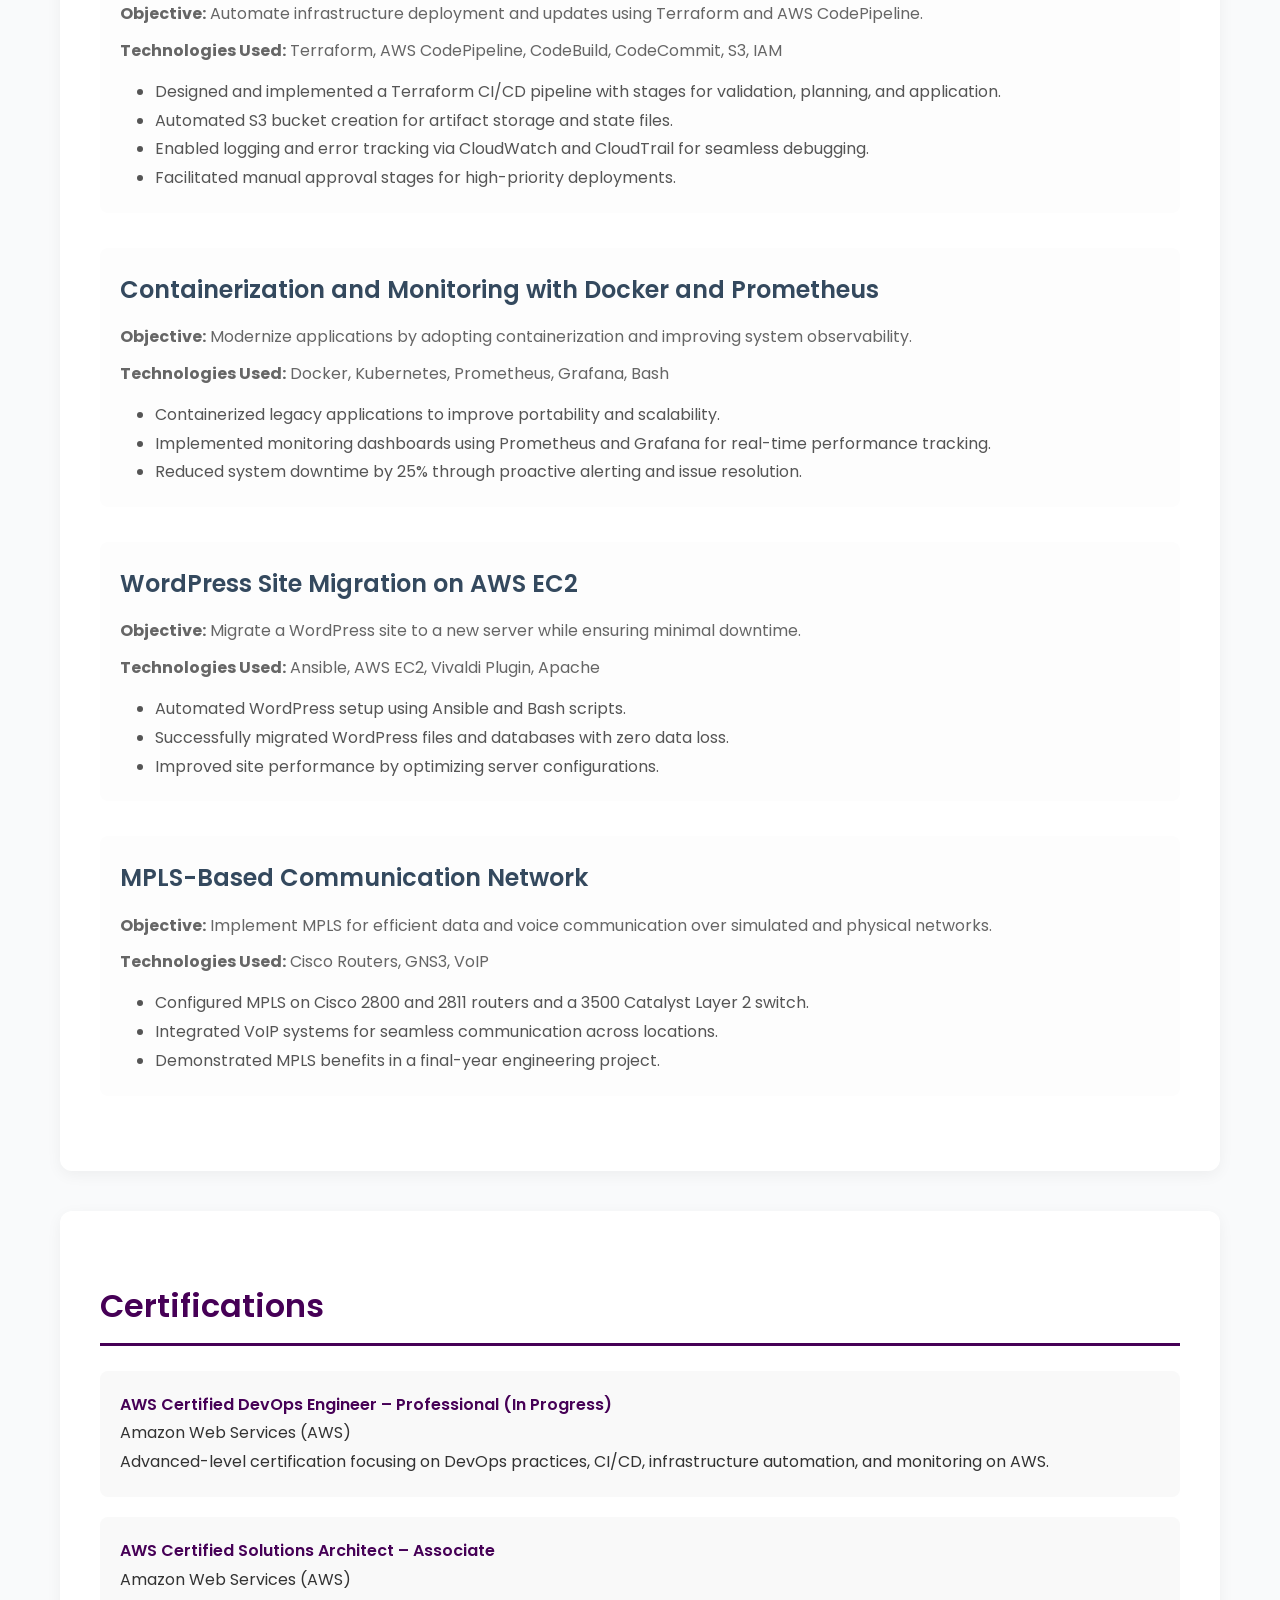
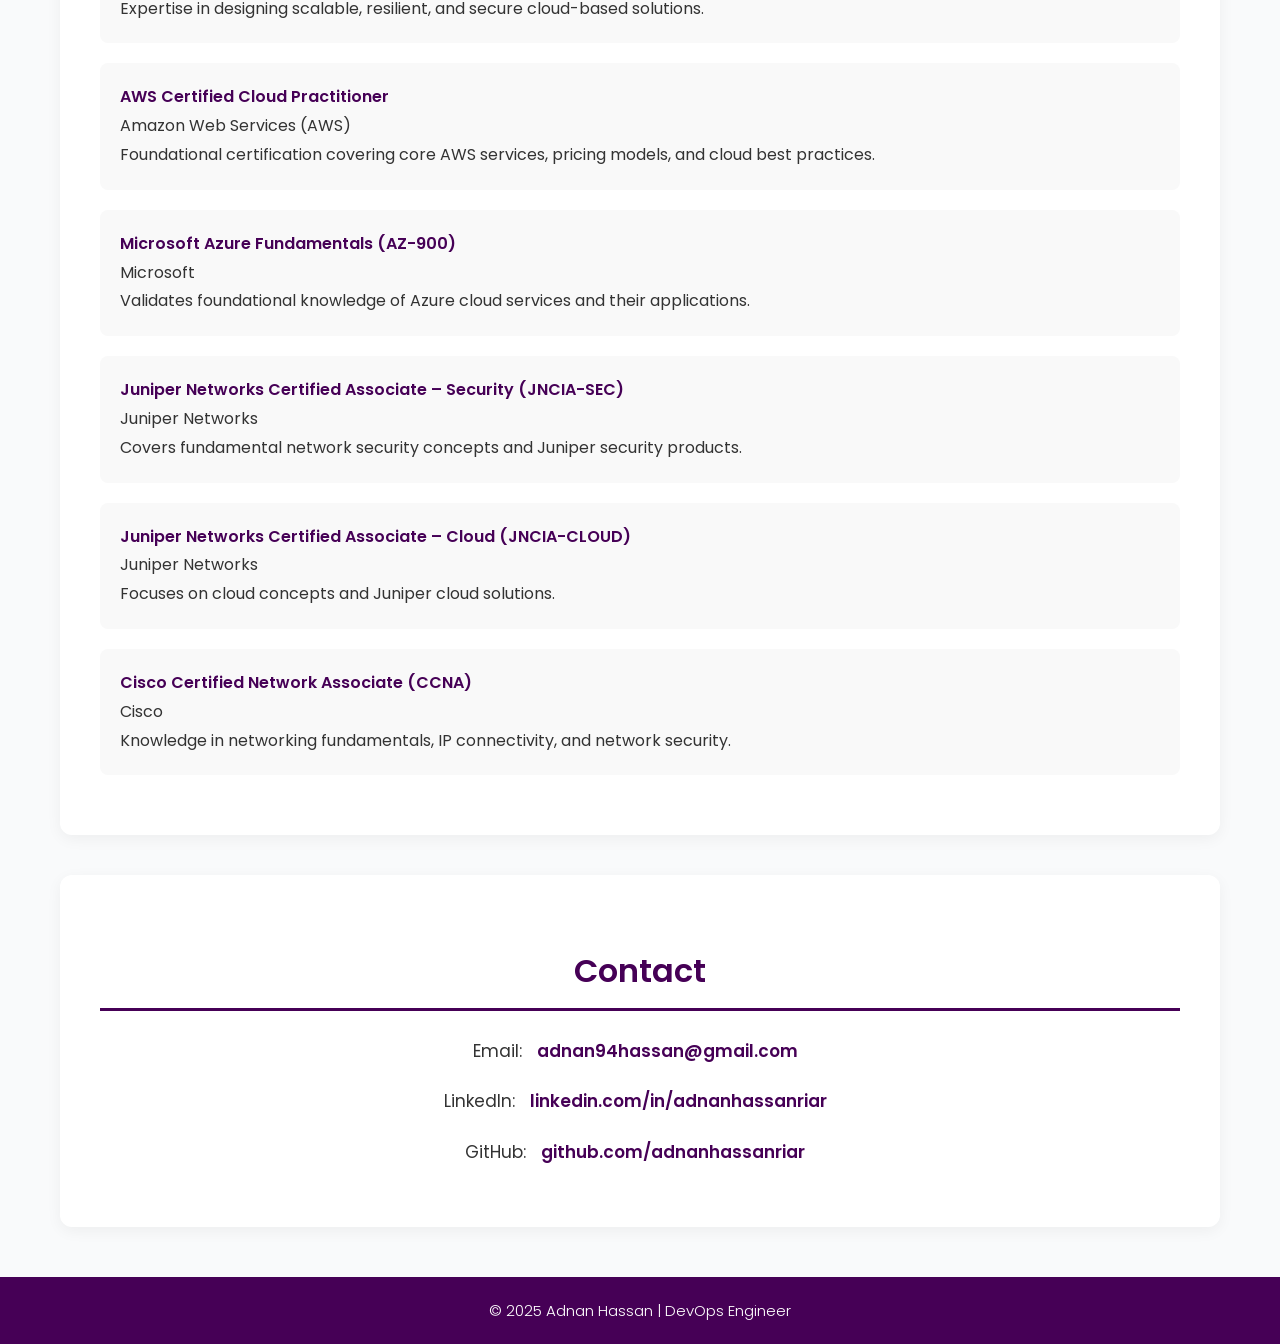
==== commit 2c58d510: "Update index.html add poppens" ====
--- a/index.html
+++ b/index.html
@@ -6,44 +6,57 @@
     <meta name="viewport" content="width=device-width, initial-scale=1.0">
     <meta name="description" content="Adnan Hassan - DevOps Engineer Portfolio">
     <title>Adnan Hassan - DevOps Portfolio</title>
+    <link href="https://fonts.googleapis.com/css2?family=Poppins:wght@300;400;600&display=swap" rel="stylesheet">
     <style>
+        * {
+            box-sizing: border-box;
+        }
+
         body {
-            font-family: 'Arial', sans-serif;
-            background-color: #f5f5f5;
+            font-family: 'Poppins', sans-serif;
+            background-color: #f9fafb;
             margin: 0;
             padding: 0;
-            line-height: 1.6;
+            line-height: 1.8;
+            color: #333;
         }
 
         header {
-            background: linear-gradient(to right, rgba(70, 0, 86, 0.9), rgba(70, 0, 86, 0.6)), url('https://variety.com/wp-content/uploads/2024/01/Mr-Bean.jpg?w=1000&h=563&crop=1');
+            background: linear-gradient(to right, rgba(70, 0, 86, 0.95), rgba(120, 0, 150, 0.65)), url('https://variety.com/wp-content/uploads/2024/01/Mr-Bean.jpg?w=1000&h=563&crop=1');
             background-size: cover;
             background-position: center;
             color: white;
-            padding: 100px 20px;
+            padding: 120px 20px;
             text-align: center;
-            box-shadow: 0 4px 15px rgba(0, 0, 0, 0.2);
+            box-shadow: 0 6px 20px rgba(0, 0, 0, 0.15);
         }
 
         header h1 {
-            font-size: 50px;
+            font-size: 54px;
+            font-weight: 600;
             margin: 0;
-            text-shadow: 2px 2px 8px rgba(0, 0, 0, 0.4);
+            text-shadow: 3px 3px 10px rgba(0, 0, 0, 0.5);
         }
 
         header p {
-            font-size: 20px;
-            margin: 10px 0 20px;
+            font-size: 22px;
+            font-weight: 300;
+            margin: 15px 0 25px;
         }
 
         .profile-image {
-            width: 140px;
-            height: 140px;
+            width: 150px;
+            height: 150px;
             border-radius: 50%;
-            margin: 0 auto 20px;
-            border: 4px solid #fff;
-            box-shadow: 0 4px 12px rgba(0, 0, 0, 0.3);
+            margin: 0 auto 25px;
+            border: 5px solid #fff;
+            box-shadow: 0 6px 15px rgba(0, 0, 0, 0.3);
             overflow: hidden;
+            transition: transform 0.3s ease;
+        }
+
+        .profile-image:hover {
+            transform: scale(1.05);
         }
 
         .profile-image img {
@@ -53,61 +66,100 @@
         }
 
         .header-buttons a {
-            padding: 12px 25px;
+            padding: 14px 30px;
             font-size: 16px;
+            font-weight: 400;
             color: #fff;
             background-color: #460056;
             text-decoration: none;
-            border-radius: 5px;
-            margin: 0 10px;
-            transition: background-color 0.3s ease;
+            border-radius: 25px;
+            margin: 0 12px;
+            transition: all 0.3s ease;
         }
 
         .header-buttons a:hover {
-            background-color: #5a0070;
+            background-color: #6b0085;
+            transform: translateY(-2px);
+            box-shadow: 0 4px 12px rgba(0, 0, 0, 0.2);
         }
 
         .container {
-            max-width: 1100px;
-            margin: 40px auto;
+            max-width: 1200px;
+            margin: 50px auto;
             padding: 0 20px;
         }
 
         h2 {
-            font-size: 28px;
+            font-size: 32px;
+            font-weight: 600;
             color: #460056;
-            margin-bottom: 20px;
-            border-bottom: 2px solid #460056;
-            padding-bottom: 5px;
+            margin-bottom: 25px;
+            border-bottom: 3px solid #460056;
+            padding-bottom: 8px;
         }
 
         .intro, .projects, .certifications, .contact {
             background-color: #fff;
-            padding: 30px;
-            margin-bottom: 30px;
+            padding: 40px;
+            margin-bottom: 40px;
+            border-radius: 12px;
+            box-shadow: 0 4px 15px rgba(0, 0, 0, 0.05);
+            opacity: 0;
+            animation: fadeIn 0.6s ease forwards;
+        }
+
+        @keyframes fadeIn {
+            to {
+                opacity: 1;
+            }
+        }
+
+        .intro {
+            animation-delay: 0.1s;
+        }
+
+        .projects {
+            animation-delay: 0.2s;
+        }
+
+        .certifications {
+            animation-delay: 0.3s;
+        }
+
+        .contact {
+            animation-delay: 0.4s;
+        }
+
+        .project-item {
+            margin-bottom: 35px;
+            padding: 20px;
+            background-color: #fdfdfd;
             border-radius: 8px;
-            box-shadow: 0 2px 10px rgba(0, 0, 0, 0.1);
-        }
-
-        .project-item {
-            margin-bottom: 30px;
+            transition: transform 0.3s ease, box-shadow 0.3s ease;
+        }
+
+        .project-item:hover {
+            transform: translateY(-5px);
+            box-shadow: 0 6px 20px rgba(0, 0, 0, 0.1);
         }
 
         .project-item h3 {
-            font-size: 22px;
+            font-size: 24px;
+            font-weight: 600;
             color: #34495e;
-            margin: 0 0 10px;
+            margin: 0 0 12px;
         }
 
         .project-item p {
-            margin: 5px 0;
-            color: #555;
+            margin: 8px 0;
+            color: #666;
         }
 
         .project-item ul {
             list-style-type: disc;
-            margin: 10px 0 0 20px;
+            margin: 12px 0 0 25px;
             padding-left: 10px;
+            color: #555;
         }
 
         .certifications ul {
@@ -116,54 +168,62 @@
         }
 
         .certifications li {
-            margin-bottom: 15px;
-            padding: 15px;
-            background-color: #f8f8f8;
-            border-radius: 5px;
+            margin-bottom: 20px;
+            padding: 20px;
+            background-color: #f9f9f9;
+            border-radius: 8px;
+            transition: background-color 0.3s ease;
+        }
+
+        .certifications li:hover {
+            background-color: #f1f1f1;
         }
 
         .certifications li strong {
             color: #460056;
+            font-weight: 600;
         }
 
         .contact {
-            text-align: center; /* Center-align the entire contact section */
+            text-align: center;
         }
 
         .contact p {
-            margin: 15px 0; /* Increased spacing for better readability */
-            font-size: 16px;
+            margin: 20px 0;
+            font-size: 17px;
         }
 
         .contact a {
             color: #460056;
             text-decoration: none;
-            font-weight: bold;
-            transition: color 0.3s ease;
+            font-weight: 600;
+            padding: 5px 10px;
+            border-radius: 5px;
+            transition: all 0.3s ease;
         }
 
         .contact a:hover {
-            color: #5a0070;
+            color: #fff;
+            background-color: #460056;
         }
 
         footer {
             background-color: #460056;
             color: white;
             text-align: center;
-            padding: 15px 0;
-            position: relative;
-            bottom: 0;
+            padding: 20px 0;
             width: 100%;
         }
 
         footer p {
             margin: 0;
-            font-size: 14px;
+            font-size: 15px;
+            font-weight: 300;
         }
 
         @media (max-width: 768px) {
             header h1 {
-                font-size: 36px;
+                font-size: 40px;
             }
 
             header p {
@@ -172,11 +232,20 @@
 
             .header-buttons a {
                 display: inline-block;
-                margin: 5px;
+                margin: 8px;
+                padding: 12px 20px;
             }
 
             .container {
                 padding: 0 15px;
+            }
+
+            .project-item, .intro, .projects, .certifications, .contact {
+                padding: 25px;
+            }
+
+            h2 {
+                font-size: 28px;
             }
         }
     </style>
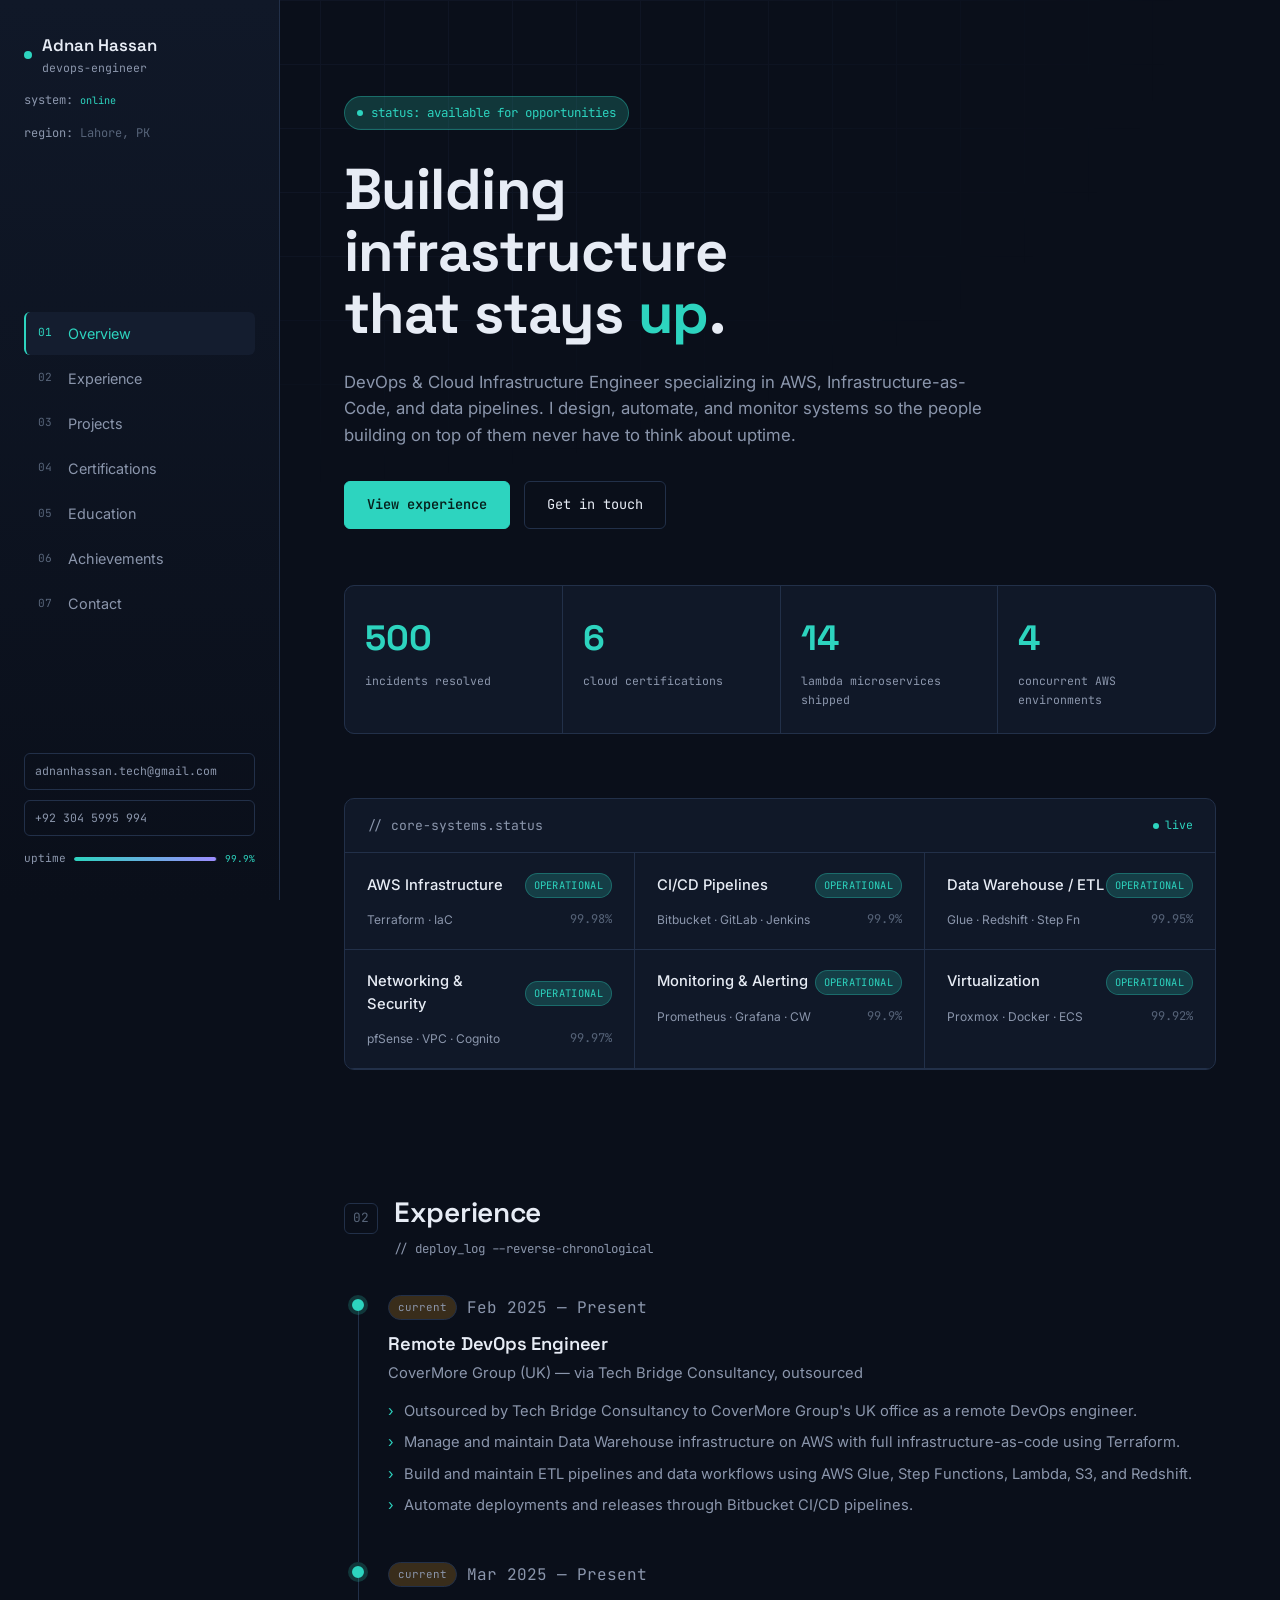
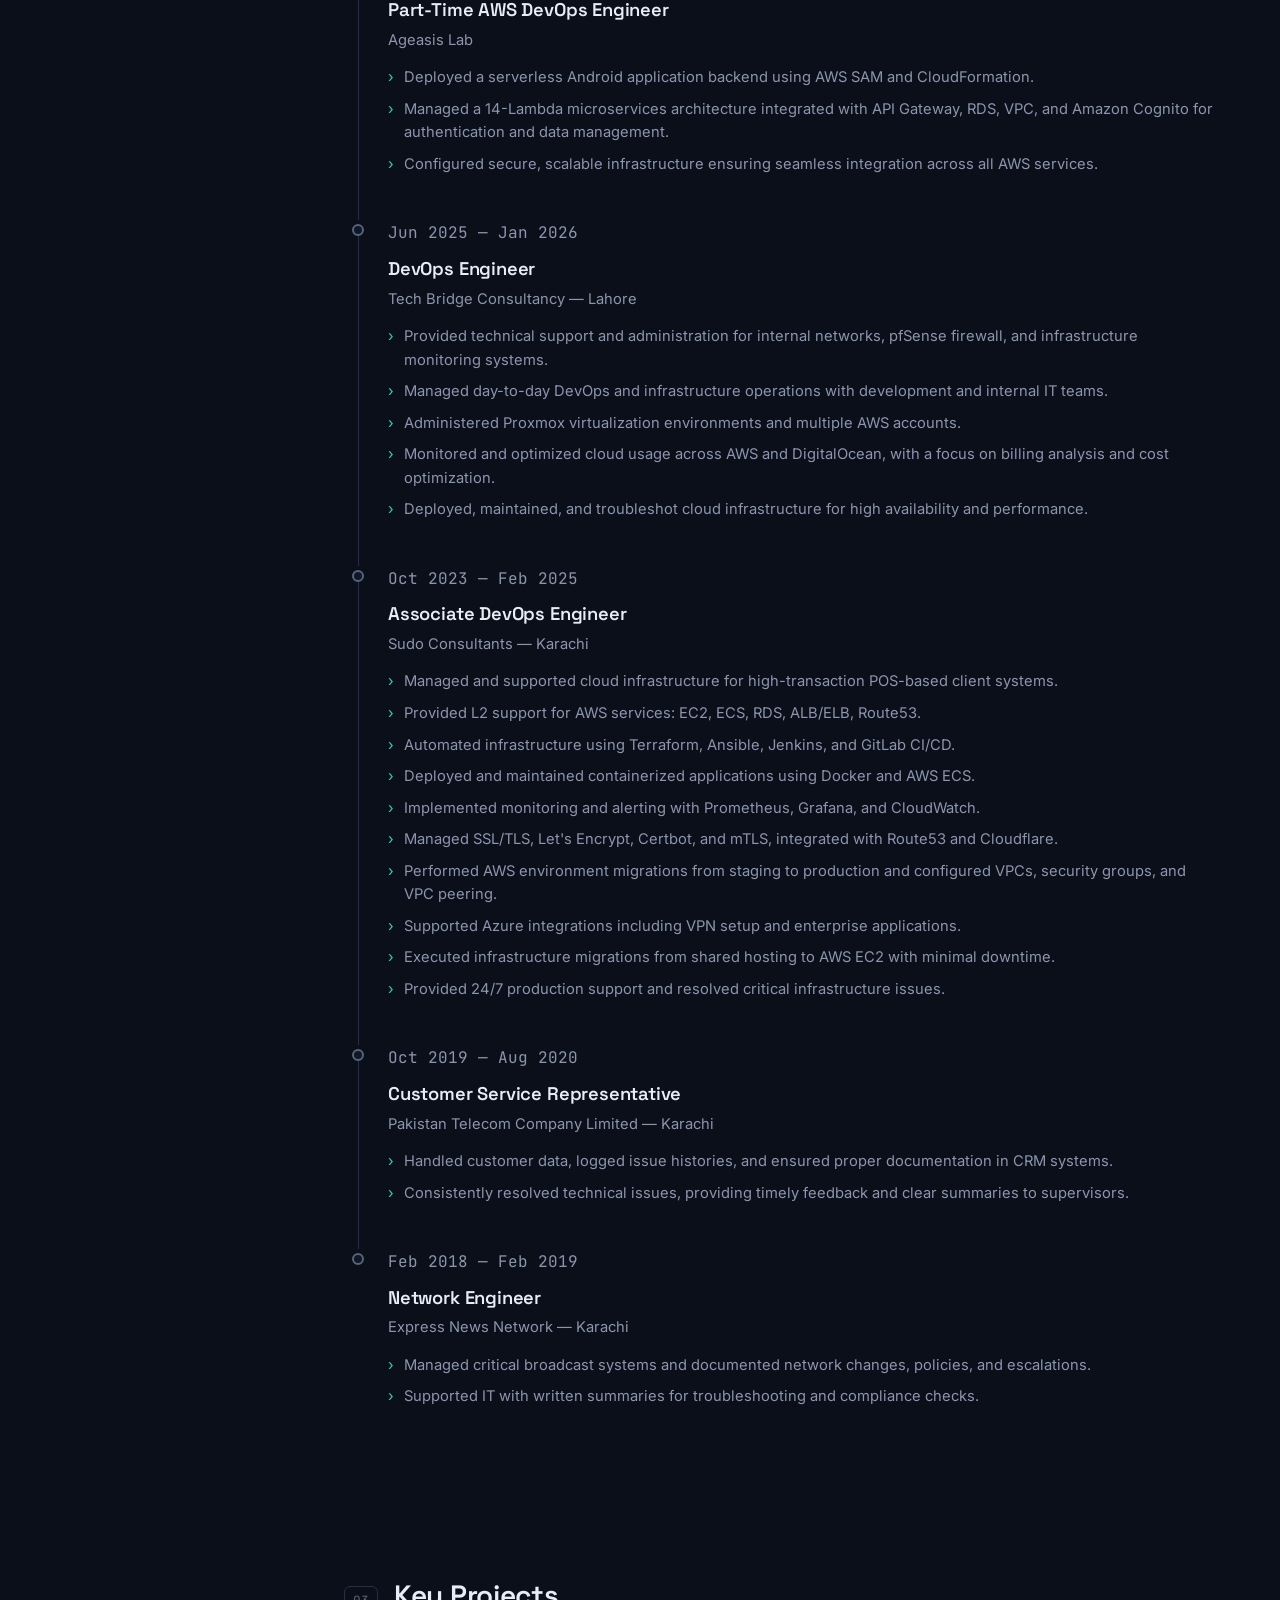
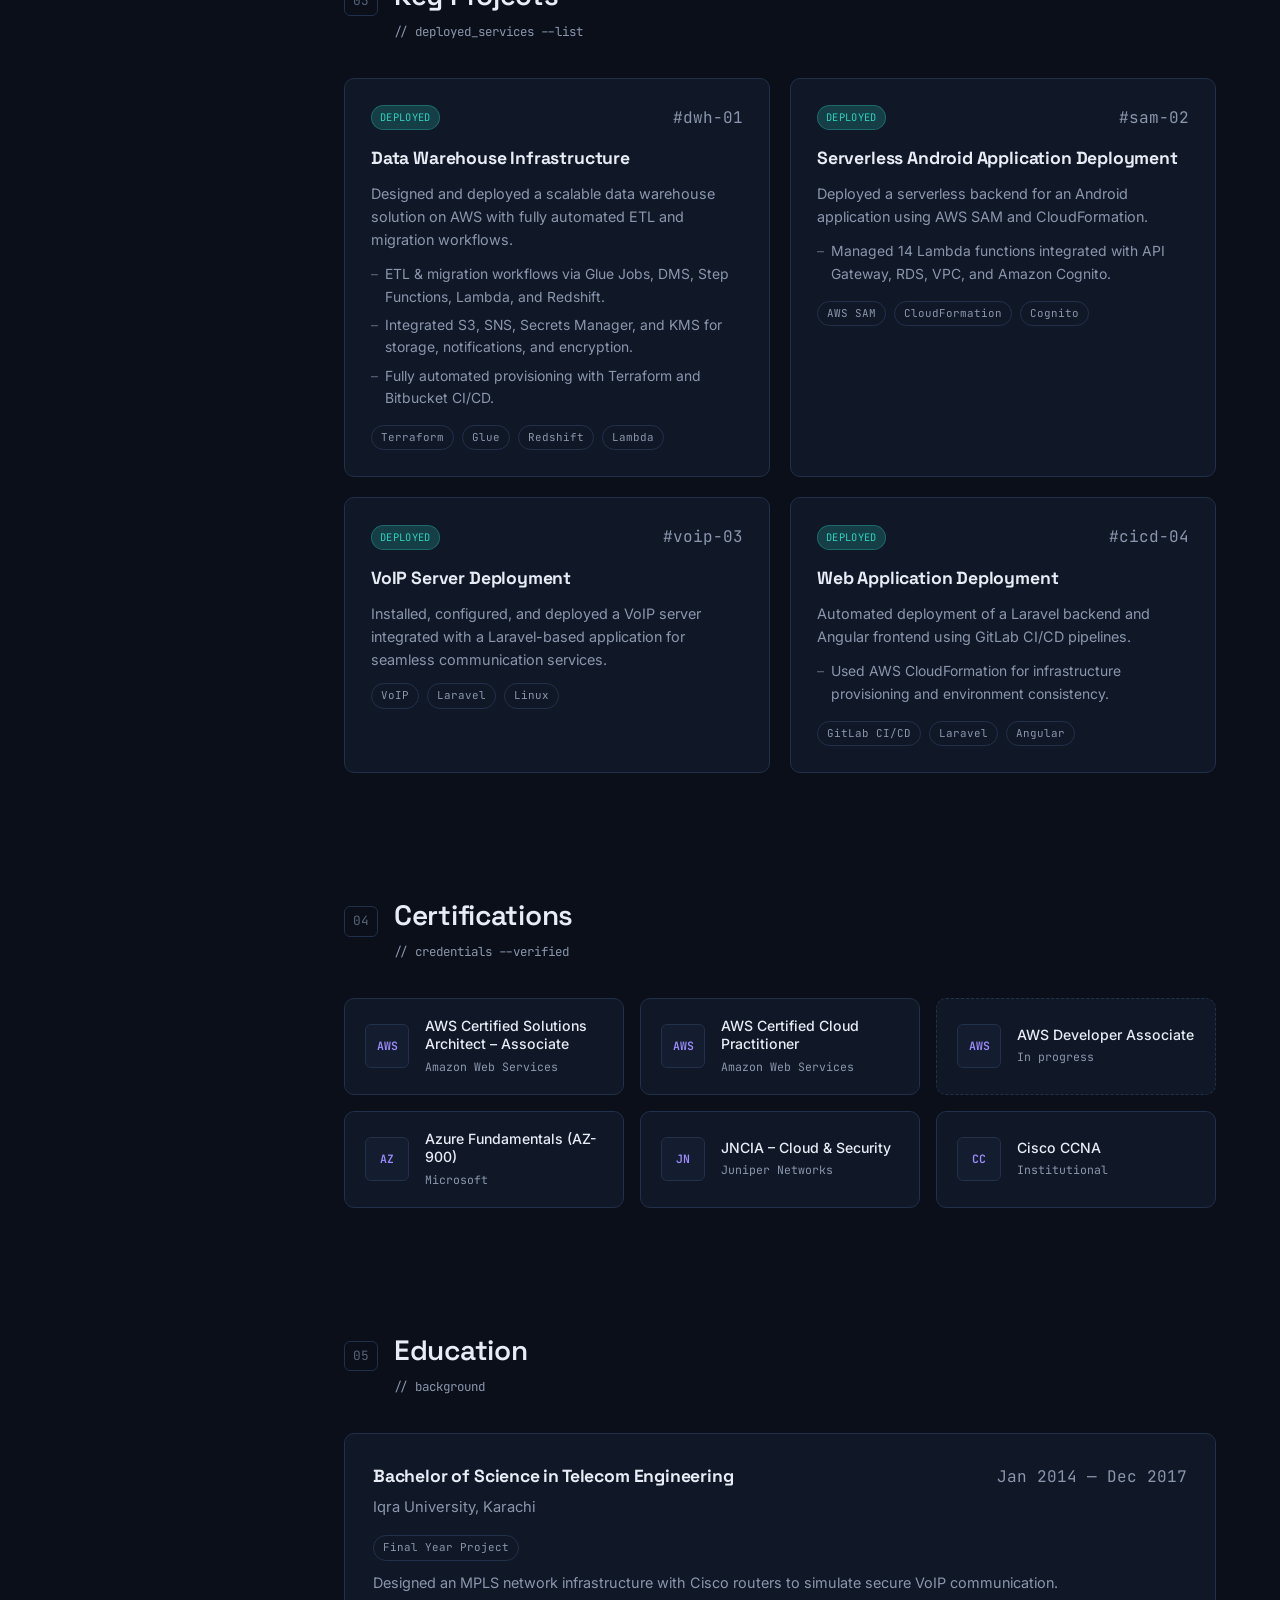
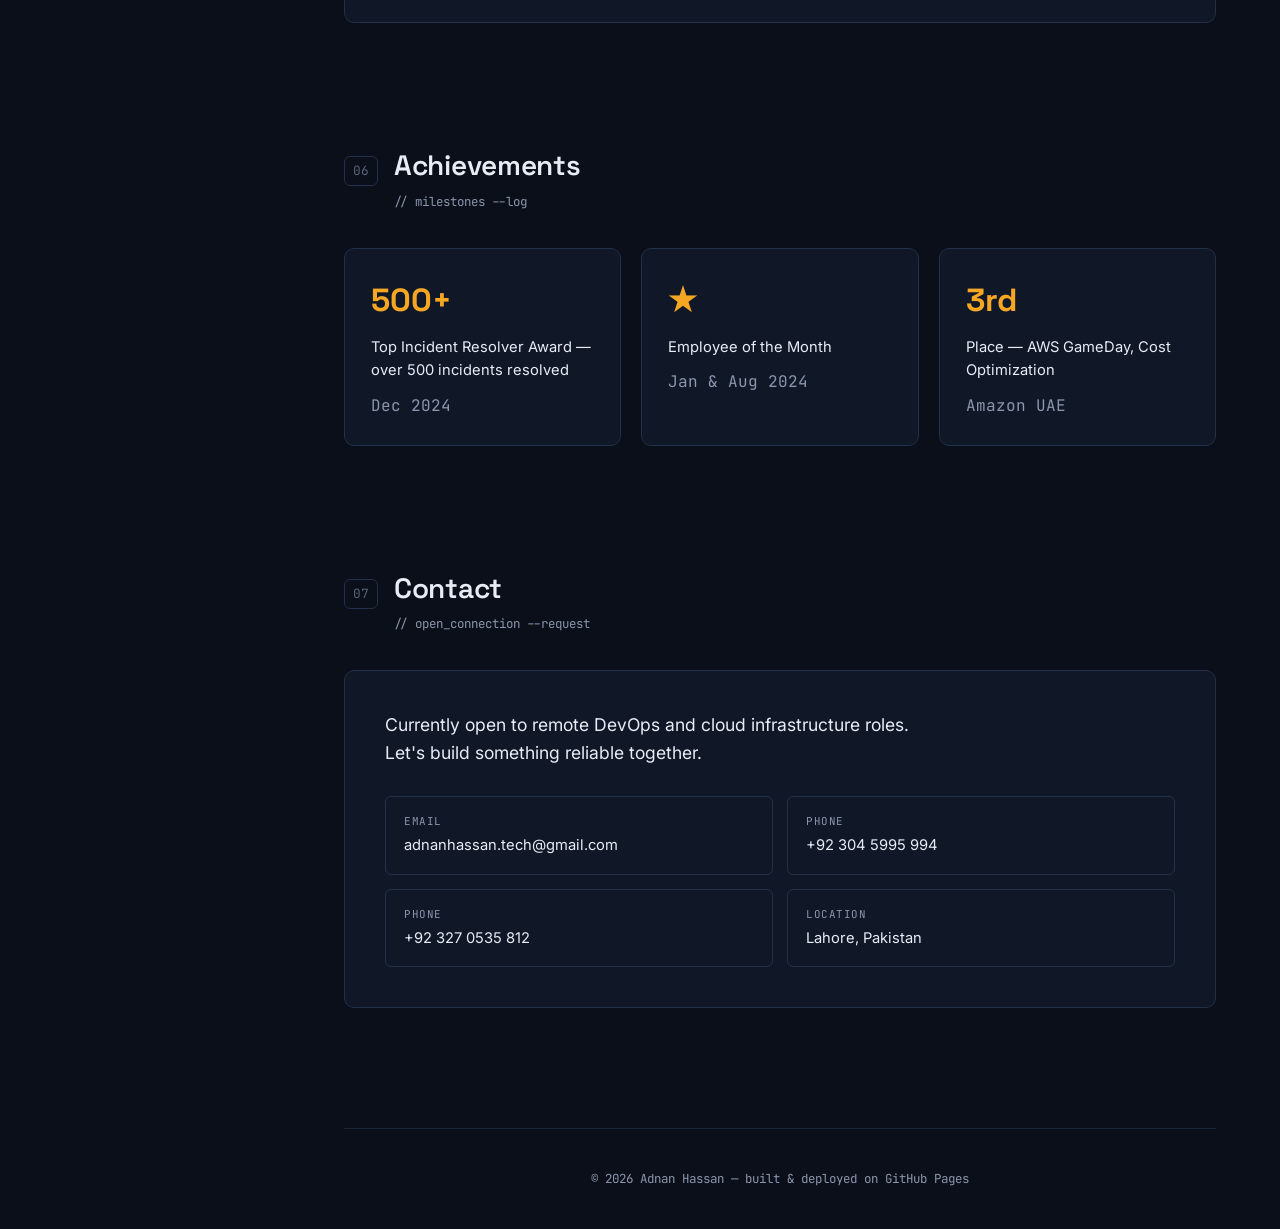
==== commit 289f92e3: "UpdateMySite" ====
--- a/index.html
+++ b/index.html
@@ -1,357 +1,493 @@
 <!DOCTYPE html>
 <html lang="en">
-
 <head>
-    <meta charset="UTF-8">
-    <meta name="viewport" content="width=device-width, initial-scale=1.0">
-    <meta name="description" content="Adnan Hassan - DevOps Engineer Portfolio">
-    <title>Adnan Hassan - DevOps Portfolio</title>
-    <link href="https://fonts.googleapis.com/css2?family=Poppins:wght@300;400;600&display=swap" rel="stylesheet">
-    <style>
-        * {
-            box-sizing: border-box;
-        }
-
-        body {
-            font-family: 'Poppins', sans-serif;
-            background-color: #f9fafb;
-            margin: 0;
-            padding: 0;
-            line-height: 1.8;
-            color: #333;
-        }
-
-        header {
-            background: linear-gradient(to right, rgba(70, 0, 86, 0.95), rgba(120, 0, 150, 0.65)), url('https://variety.com/wp-content/uploads/2024/01/Mr-Bean.jpg?w=1000&h=563&crop=1');
-            background-size: cover;
-            background-position: center;
-            color: white;
-            padding: 120px 20px;
-            text-align: center;
-            box-shadow: 0 6px 20px rgba(0, 0, 0, 0.15);
-        }
-
-        header h1 {
-            font-size: 54px;
-            font-weight: 600;
-            margin: 0;
-            text-shadow: 3px 3px 10px rgba(0, 0, 0, 0.5);
-        }
-
-        header p {
-            font-size: 22px;
-            font-weight: 300;
-            margin: 15px 0 25px;
-        }
-
-        .profile-image {
-            width: 150px;
-            height: 150px;
-            border-radius: 50%;
-            margin: 0 auto 25px;
-            border: 5px solid #fff;
-            box-shadow: 0 6px 15px rgba(0, 0, 0, 0.3);
-            overflow: hidden;
-            transition: transform 0.3s ease;
-        }
-
-        .profile-image:hover {
-            transform: scale(1.05);
-        }
-
-        .profile-image img {
-            width: 100%;
-            height: 100%;
-            object-fit: cover;
-        }
-
-        .header-buttons a {
-            padding: 14px 30px;
-            font-size: 16px;
-            font-weight: 400;
-            color: #fff;
-            background-color: #460056;
-            text-decoration: none;
-            border-radius: 25px;
-            margin: 0 12px;
-            transition: all 0.3s ease;
-        }
-
-        .header-buttons a:hover {
-            background-color: #6b0085;
-            transform: translateY(-2px);
-            box-shadow: 0 4px 12px rgba(0, 0, 0, 0.2);
-        }
-
-        .container {
-            max-width: 1200px;
-            margin: 50px auto;
-            padding: 0 20px;
-        }
-
-        h2 {
-            font-size: 32px;
-            font-weight: 600;
-            color: #460056;
-            margin-bottom: 25px;
-            border-bottom: 3px solid #460056;
-            padding-bottom: 8px;
-        }
-
-        .intro, .projects, .certifications, .contact {
-            background-color: #fff;
-            padding: 40px;
-            margin-bottom: 40px;
-            border-radius: 12px;
-            box-shadow: 0 4px 15px rgba(0, 0, 0, 0.05);
-            opacity: 0;
-            animation: fadeIn 0.6s ease forwards;
-        }
-
-        @keyframes fadeIn {
-            to {
-                opacity: 1;
-            }
-        }
-
-        .intro {
-            animation-delay: 0.1s;
-        }
-
-        .projects {
-            animation-delay: 0.2s;
-        }
-
-        .certifications {
-            animation-delay: 0.3s;
-        }
-
-        .contact {
-            animation-delay: 0.4s;
-        }
-
-        .project-item {
-            margin-bottom: 35px;
-            padding: 20px;
-            background-color: #fdfdfd;
-            border-radius: 8px;
-            transition: transform 0.3s ease, box-shadow 0.3s ease;
-        }
-
-        .project-item:hover {
-            transform: translateY(-5px);
-            box-shadow: 0 6px 20px rgba(0, 0, 0, 0.1);
-        }
-
-        .project-item h3 {
-            font-size: 24px;
-            font-weight: 600;
-            color: #34495e;
-            margin: 0 0 12px;
-        }
-
-        .project-item p {
-            margin: 8px 0;
-            color: #666;
-        }
-
-        .project-item ul {
-            list-style-type: disc;
-            margin: 12px 0 0 25px;
-            padding-left: 10px;
-            color: #555;
-        }
-
-        .certifications ul {
-            list-style: none;
-            padding: 0;
-        }
-
-        .certifications li {
-            margin-bottom: 20px;
-            padding: 20px;
-            background-color: #f9f9f9;
-            border-radius: 8px;
-            transition: background-color 0.3s ease;
-        }
-
-        .certifications li:hover {
-            background-color: #f1f1f1;
-        }
-
-        .certifications li strong {
-            color: #460056;
-            font-weight: 600;
-        }
-
-        .contact {
-            text-align: center;
-        }
-
-        .contact p {
-            margin: 20px 0;
-            font-size: 17px;
-        }
-
-        .contact a {
-            color: #460056;
-            text-decoration: none;
-            font-weight: 600;
-            padding: 5px 10px;
-            border-radius: 5px;
-            transition: all 0.3s ease;
-        }
-
-        .contact a:hover {
-            color: #fff;
-            background-color: #460056;
-        }
-
-        footer {
-            background-color: #460056;
-            color: white;
-            text-align: center;
-            padding: 20px 0;
-            width: 100%;
-        }
-
-        footer p {
-            margin: 0;
-            font-size: 15px;
-            font-weight: 300;
-        }
-
-        @media (max-width: 768px) {
-            header h1 {
-                font-size: 40px;
-            }
-
-            header p {
-                font-size: 18px;
-            }
-
-            .header-buttons a {
-                display: inline-block;
-                margin: 8px;
-                padding: 12px 20px;
-            }
-
-            .container {
-                padding: 0 15px;
-            }
-
-            .project-item, .intro, .projects, .certifications, .contact {
-                padding: 25px;
-            }
-
-            h2 {
-                font-size: 28px;
-            }
-        }
-    </style>
+<meta charset="UTF-8">
+<meta name="viewport" content="width=device-width, initial-scale=1.0">
+<title>Adnan Hassan — DevOps &amp; Cloud Infrastructure Engineer</title>
+<meta name="description" content="Adnan Hassan — DevOps & Cloud Infrastructure Engineer. AWS, Terraform, CI/CD, and data warehouse infrastructure.">
+<link rel="icon" href="data:,">
+<link rel="preconnect" href="https://fonts.googleapis.com">
+<link rel="preconnect" href="https://fonts.gstatic.com" crossorigin>
+<link href="https://fonts.googleapis.com/css2?family=Space+Grotesk:wght@400;500;600;700&family=Inter:wght@400;500;600&family=JetBrains+Mono:wght@400;500;600&display=swap" rel="stylesheet">
+<link rel="stylesheet" href="style.css">
 </head>
-
 <body>
-    <header>
-        <div class="profile-image">
-            <img src="https://variety.com/wp-content/uploads/2024/01/Mr-Bean.jpg?w=1000&h=563&crop=1" alt="Adnan Hassan">
-        </div>
-        <h1>Adnan Hassan</h1>
-        <p>Certified DevOps Engineer | Cloud & Automation Specialist</p>
-        <div class="header-buttons">
-            <a href="#intro">Introduction</a>
-            <a href="#projects">Projects</a>
-            <a href="#certifications">Certifications</a>
-            <a href="#contact">Contact</a>
-        </div>
-    </header>
-
-    <section class="container">
-        <div class="intro" id="intro">
-            <h2>Introduction</h2>
-            <p>As a certified DevOps Engineer, I specialize in implementing and optimizing cloud-based solutions. My expertise includes Infrastructure as Code (IaC), CI/CD pipelines, containerization, and comprehensive cloud infrastructure management. Holding certifications from AWS, Microsoft, Juniper, and Cisco, I am adept at addressing complex technical challenges with effective solutions. Below is an overview of key projects that demonstrate my ability to deliver scalable, reliable, and automated solutions tailored to diverse business needs.</p>
-        </div>
-
-        <div class="projects" id="projects">
-            <h2>Key Projects</h2>
-            <div class="project-item">
-                <h3>OpenVPN Setup with Azure AD Authentication</h3>
-                <p><strong>Objective:</strong> Establish a self-hosted OpenVPN on an AWS EC2 instance integrated with Azure AD for secure user authentication.</p>
-                <p><strong>Technologies Used:</strong> OpenVPN, Azure AD, Ubuntu, Apache2, AWS EC2, Bash scripting</p>
-                <ul>
-                    <li>Configured OpenVPN to authenticate users via Azure AD.</li>
-                    <li>Developed a web interface to guide users through VPN setup instructions and file downloads.</li>
-                    <li>Automated OpenVPN file generation using Bash and Docker commands.</li>
-                    <li>Enhanced secure access to internal resources while maintaining user-friendly onboarding.</li>
-                </ul>
-            </div>
-            <div class="project-item">
-                <h3>Terraform CI/CD Pipeline for AWS Infrastructure</h3>
-                <p><strong>Objective:</strong> Automate infrastructure deployment and updates using Terraform and AWS CodePipeline.</p>
-                <p><strong>Technologies Used:</strong> Terraform, AWS CodePipeline, CodeBuild, CodeCommit, S3, IAM</p>
-                <ul>
-                    <li>Designed and implemented a Terraform CI/CD pipeline with stages for validation, planning, and application.</li>
-                    <li>Automated S3 bucket creation for artifact storage and state files.</li>
-                    <li>Enabled logging and error tracking via CloudWatch and CloudTrail for seamless debugging.</li>
-                    <li>Facilitated manual approval stages for high-priority deployments.</li>
-                </ul>
-            </div>
-            <div class="project-item">
-                <h3>Containerization and Monitoring with Docker and Prometheus</h3>
-                <p><strong>Objective:</strong> Modernize applications by adopting containerization and improving system observability.</p>
-                <p><strong>Technologies Used:</strong> Docker, Kubernetes, Prometheus, Grafana, Bash</p>
-                <ul>
-                    <li>Containerized legacy applications to improve portability and scalability.</li>
-                    <li>Implemented monitoring dashboards using Prometheus and Grafana for real-time performance tracking.</li>
-                    <li>Reduced system downtime by 25% through proactive alerting and issue resolution.</li>
-                </ul>
-            </div>
-            <div class="project-item">
-                <h3>WordPress Site Migration on AWS EC2</h3>
-                <p><strong>Objective:</strong> Migrate a WordPress site to a new server while ensuring minimal downtime.</p>
-                <p><strong>Technologies Used:</strong> Ansible, AWS EC2, Vivaldi Plugin, Apache</p>
-                <ul>
-                    <li>Automated WordPress setup using Ansible and Bash scripts.</li>
-                    <li>Successfully migrated WordPress files and databases with zero data loss.</li>
-                    <li>Improved site performance by optimizing server configurations.</li>
-                </ul>
-            </div>
-            <div class="project-item">
-                <h3>MPLS-Based Communication Network</h3>
-                <p><strong>Objective:</strong> Implement MPLS for efficient data and voice communication over simulated and physical networks.</p>
-                <p><strong>Technologies Used:</strong> Cisco Routers, GNS3, VoIP</p>
-                <ul>
-                    <li>Configured MPLS on Cisco 2800 and 2811 routers and a 3500 Catalyst Layer 2 switch.</li>
-                    <li>Integrated VoIP systems for seamless communication across locations.</li>
-                    <li>Demonstrated MPLS benefits in a final-year engineering project.</li>
-                </ul>
-            </div>
-        </div>
-
-        <div class="certifications" id="certifications">
-            <h2>Certifications</h2>
-            <ul>
-                <li><strong>AWS Certified DevOps Engineer – Professional (In Progress)</strong><br>Amazon Web Services (AWS)<br>Advanced-level certification focusing on DevOps practices, CI/CD, infrastructure automation, and monitoring on AWS.</li>
-                <li><strong>AWS Certified Solutions Architect – Associate</strong><br>Amazon Web Services (AWS)<br>Expertise in designing scalable, resilient, and secure cloud-based solutions.</li>
-                <li><strong>AWS Certified Cloud Practitioner</strong><br>Amazon Web Services (AWS)<br>Foundational certification covering core AWS services, pricing models, and cloud best practices.</li>
-                <li><strong>Microsoft Azure Fundamentals (AZ-900)</strong><br>Microsoft<br>Validates foundational knowledge of Azure cloud services and their applications.</li>
-                <li><strong>Juniper Networks Certified Associate – Security (JNCIA-SEC)</strong><br>Juniper Networks<br>Covers fundamental network security concepts and Juniper security products.</li>
-                <li><strong>Juniper Networks Certified Associate – Cloud (JNCIA-CLOUD)</strong><br>Juniper Networks<br>Focuses on cloud concepts and Juniper cloud solutions.</li>
-                <li><strong>Cisco Certified Network Associate (CCNA)</strong><br>Cisco<br>Knowledge in networking fundamentals, IP connectivity, and network security.</li>
-            </ul>
-        </div>
-
-        <div class="contact" id="contact">
-            <h2>Contact</h2>
-            <p>Email: <a href="mailto:adnan94hassan@gmail.com">adnan94hassan@gmail.com</a></p>
-            <p>LinkedIn: <a href="https://linkedin.com/in/adnanhassanriar" target="_blank">linkedin.com/in/adnanhassanriar</a></p>
-            <p>GitHub: <a href="https://github.com/adnanhassanriar" target="_blank">github.com/adnanhassanriar</a></p>
-        </div>
-    </section>
-
-    <footer>
-        <p>© 2025 Adnan Hassan | DevOps Engineer</p>
+
+<!-- Mobile top bar -->
+<div class="mobile-bar">
+  <div class="mobile-brand"><span class="status-dot"></span> AH<span class="cursor">_</span></div>
+  <button class="mobile-toggle" id="mobileToggle" aria-label="Toggle navigation" aria-expanded="false">
+    <span></span><span></span><span></span>
+  </button>
+</div>
+
+<div class="shell">
+
+  <!-- SIDEBAR -->
+  <aside class="sidebar" id="sidebar">
+    <div class="sidebar-top">
+      <div class="brand">
+        <span class="status-dot" aria-hidden="true"></span>
+        <div>
+          <div class="brand-name">Adnan Hassan</div>
+          <div class="brand-role">devops-engineer</div>
+        </div>
+      </div>
+      <div class="sys-line"><span class="dim">system:</span> <span class="ok">online</span></div>
+      <div class="sys-line"><span class="dim">region:</span> Lahore, PK</div>
+    </div>
+
+    <nav class="nav" aria-label="Primary">
+      <a href="#overview" class="nav-link active" data-section="overview"><span class="nav-idx">01</span>Overview</a>
+      <a href="#experience" class="nav-link" data-section="experience"><span class="nav-idx">02</span>Experience</a>
+      <a href="#projects" class="nav-link" data-section="projects"><span class="nav-idx">03</span>Projects</a>
+      <a href="#certifications" class="nav-link" data-section="certifications"><span class="nav-idx">04</span>Certifications</a>
+      <a href="#education" class="nav-link" data-section="education"><span class="nav-idx">05</span>Education</a>
+      <a href="#achievements" class="nav-link" data-section="achievements"><span class="nav-idx">06</span>Achievements</a>
+      <a href="#contact" class="nav-link" data-section="contact"><span class="nav-idx">07</span>Contact</a>
+    </nav>
+
+    <div class="sidebar-bottom">
+      <a class="contact-chip" href="mailto:adnanhassan.tech@gmail.com">adnanhassan.tech@gmail.com</a>
+      <a class="contact-chip" href="tel:+923045995994">+92 304 5995 994</a>
+      <div class="uptime-mini">
+        <span class="dim">uptime</span>
+        <div class="uptime-bar"><div class="uptime-fill"></div></div>
+        <span class="ok">99.9%</span>
+      </div>
+    </div>
+  </aside>
+
+  <!-- MAIN -->
+  <main class="main">
+
+    <!-- OVERVIEW / HERO -->
+    <section id="overview" class="section hero">
+      <div class="eyebrow"><span class="status-dot small"></span> status: available for opportunities</div>
+      <h1 class="hero-title">Building infrastructure<br>that stays <span class="accent-cyan">up</span>.</h1>
+      <p class="hero-sub">
+        DevOps &amp; Cloud Infrastructure Engineer specializing in AWS, Infrastructure-as-Code,
+        and data pipelines. I design, automate, and monitor systems so the people building
+        on top of them never have to think about uptime.
+      </p>
+
+      <div class="hero-actions">
+        <a href="#experience" class="btn btn-primary">View experience</a>
+        <a href="#contact" class="btn btn-ghost">Get in touch</a>
+      </div>
+
+      <div class="metrics-row">
+        <div class="metric">
+          <div class="metric-num" data-count="500">0</div>
+          <div class="metric-label">incidents resolved</div>
+        </div>
+        <div class="metric">
+          <div class="metric-num" data-count="6">0</div>
+          <div class="metric-label">cloud certifications</div>
+        </div>
+        <div class="metric">
+          <div class="metric-num" data-count="14">0</div>
+          <div class="metric-label">lambda microservices shipped</div>
+        </div>
+        <div class="metric">
+          <div class="metric-num" data-count="4">0</div>
+          <div class="metric-label">concurrent AWS environments</div>
+        </div>
+      </div>
+
+      <!-- SIGNATURE: infra status board -->
+      <div class="board">
+        <div class="board-head">
+          <span class="board-title">// core-systems.status</span>
+          <span class="board-refresh"><span class="status-dot small"></span> live</span>
+        </div>
+        <div class="board-grid">
+          <div class="service">
+            <div class="service-top">
+              <span class="service-name">AWS Infrastructure</span>
+              <span class="pill pill-ok">operational</span>
+            </div>
+            <div class="service-meta"><span>Terraform · IaC</span><span class="mono">99.98%</span></div>
+          </div>
+          <div class="service">
+            <div class="service-top">
+              <span class="service-name">CI/CD Pipelines</span>
+              <span class="pill pill-ok">operational</span>
+            </div>
+            <div class="service-meta"><span>Bitbucket · GitLab · Jenkins</span><span class="mono">99.9%</span></div>
+          </div>
+          <div class="service">
+            <div class="service-top">
+              <span class="service-name">Data Warehouse / ETL</span>
+              <span class="pill pill-ok">operational</span>
+            </div>
+            <div class="service-meta"><span>Glue · Redshift · Step Fn</span><span class="mono">99.95%</span></div>
+          </div>
+          <div class="service">
+            <div class="service-top">
+              <span class="service-name">Networking &amp; Security</span>
+              <span class="pill pill-ok">operational</span>
+            </div>
+            <div class="service-meta"><span>pfSense · VPC · Cognito</span><span class="mono">99.97%</span></div>
+          </div>
+          <div class="service">
+            <div class="service-top">
+              <span class="service-name">Monitoring &amp; Alerting</span>
+              <span class="pill pill-ok">operational</span>
+            </div>
+            <div class="service-meta"><span>Prometheus · Grafana · CW</span><span class="mono">99.9%</span></div>
+          </div>
+          <div class="service">
+            <div class="service-top">
+              <span class="service-name">Virtualization</span>
+              <span class="pill pill-ok">operational</span>
+            </div>
+            <div class="service-meta"><span>Proxmox · Docker · ECS</span><span class="mono">99.92%</span></div>
+          </div>
+        </div>
+      </div>
+    </section>
+
+    <!-- EXPERIENCE -->
+    <section id="experience" class="section">
+      <div class="section-head">
+        <span class="section-idx">02</span>
+        <div>
+          <h2>Experience</h2>
+          <p class="section-sub">// deploy_log --reverse-chronological</p>
+        </div>
+      </div>
+
+      <div class="pipeline">
+
+        <article class="deploy">
+          <div class="deploy-rail"><span class="deploy-node current"></span></div>
+          <div class="deploy-body">
+            <div class="deploy-meta">
+              <span class="tag tag-current">current</span>
+              <span class="mono dim">Feb 2025 — Present</span>
+            </div>
+            <h3>Remote DevOps Engineer</h3>
+            <div class="deploy-org">CoverMore Group (UK) <span class="dim">— via Tech Bridge Consultancy, outsourced</span></div>
+            <ul>
+              <li>Outsourced by Tech Bridge Consultancy to CoverMore Group's UK office as a remote DevOps engineer.</li>
+              <li>Manage and maintain Data Warehouse infrastructure on AWS with full infrastructure-as-code using Terraform.</li>
+              <li>Build and maintain ETL pipelines and data workflows using AWS Glue, Step Functions, Lambda, S3, and Redshift.</li>
+              <li>Automate deployments and releases through Bitbucket CI/CD pipelines.</li>
+            </ul>
+          </div>
+        </article>
+
+        <article class="deploy">
+          <div class="deploy-rail"><span class="deploy-node current"></span></div>
+          <div class="deploy-body">
+            <div class="deploy-meta">
+              <span class="tag tag-current">current</span>
+              <span class="mono dim">Mar 2025 — Present</span>
+            </div>
+            <h3>Part-Time AWS DevOps Engineer</h3>
+            <div class="deploy-org">Ageasis Lab</div>
+            <ul>
+              <li>Deployed a serverless Android application backend using AWS SAM and CloudFormation.</li>
+              <li>Managed a 14-Lambda microservices architecture integrated with API Gateway, RDS, VPC, and Amazon Cognito for authentication and data management.</li>
+              <li>Configured secure, scalable infrastructure ensuring seamless integration across all AWS services.</li>
+            </ul>
+          </div>
+        </article>
+
+        <article class="deploy">
+          <div class="deploy-rail"><span class="deploy-node"></span></div>
+          <div class="deploy-body">
+            <div class="deploy-meta">
+              <span class="mono dim">Jun 2025 — Jan 2026</span>
+            </div>
+            <h3>DevOps Engineer</h3>
+            <div class="deploy-org">Tech Bridge Consultancy <span class="dim">— Lahore</span></div>
+            <ul>
+              <li>Provided technical support and administration for internal networks, pfSense firewall, and infrastructure monitoring systems.</li>
+              <li>Managed day-to-day DevOps and infrastructure operations with development and internal IT teams.</li>
+              <li>Administered Proxmox virtualization environments and multiple AWS accounts.</li>
+              <li>Monitored and optimized cloud usage across AWS and DigitalOcean, with a focus on billing analysis and cost optimization.</li>
+              <li>Deployed, maintained, and troubleshot cloud infrastructure for high availability and performance.</li>
+            </ul>
+          </div>
+        </article>
+
+        <article class="deploy">
+          <div class="deploy-rail"><span class="deploy-node"></span></div>
+          <div class="deploy-body">
+            <div class="deploy-meta">
+              <span class="mono dim">Oct 2023 — Feb 2025</span>
+            </div>
+            <h3>Associate DevOps Engineer</h3>
+            <div class="deploy-org">Sudo Consultants <span class="dim">— Karachi</span></div>
+            <ul>
+              <li>Managed and supported cloud infrastructure for high-transaction POS-based client systems.</li>
+              <li>Provided L2 support for AWS services: EC2, ECS, RDS, ALB/ELB, Route53.</li>
+              <li>Automated infrastructure using Terraform, Ansible, Jenkins, and GitLab CI/CD.</li>
+              <li>Deployed and maintained containerized applications using Docker and AWS ECS.</li>
+              <li>Implemented monitoring and alerting with Prometheus, Grafana, and CloudWatch.</li>
+              <li>Managed SSL/TLS, Let's Encrypt, Certbot, and mTLS, integrated with Route53 and Cloudflare.</li>
+              <li>Performed AWS environment migrations from staging to production and configured VPCs, security groups, and VPC peering.</li>
+              <li>Supported Azure integrations including VPN setup and enterprise applications.</li>
+              <li>Executed infrastructure migrations from shared hosting to AWS EC2 with minimal downtime.</li>
+              <li>Provided 24/7 production support and resolved critical infrastructure issues.</li>
+            </ul>
+          </div>
+        </article>
+
+        <article class="deploy">
+          <div class="deploy-rail"><span class="deploy-node"></span></div>
+          <div class="deploy-body">
+            <div class="deploy-meta">
+              <span class="mono dim">Oct 2019 — Aug 2020</span>
+            </div>
+            <h3>Customer Service Representative</h3>
+            <div class="deploy-org">Pakistan Telecom Company Limited <span class="dim">— Karachi</span></div>
+            <ul>
+              <li>Handled customer data, logged issue histories, and ensured proper documentation in CRM systems.</li>
+              <li>Consistently resolved technical issues, providing timely feedback and clear summaries to supervisors.</li>
+            </ul>
+          </div>
+        </article>
+
+        <article class="deploy">
+          <div class="deploy-rail"><span class="deploy-node end"></span></div>
+          <div class="deploy-body">
+            <div class="deploy-meta">
+              <span class="mono dim">Feb 2018 — Feb 2019</span>
+            </div>
+            <h3>Network Engineer</h3>
+            <div class="deploy-org">Express News Network <span class="dim">— Karachi</span></div>
+            <ul>
+              <li>Managed critical broadcast systems and documented network changes, policies, and escalations.</li>
+              <li>Supported IT with written summaries for troubleshooting and compliance checks.</li>
+            </ul>
+          </div>
+        </article>
+
+      </div>
+    </section>
+
+    <!-- PROJECTS -->
+    <section id="projects" class="section">
+      <div class="section-head">
+        <span class="section-idx">03</span>
+        <div>
+          <h2>Key Projects</h2>
+          <p class="section-sub">// deployed_services --list</p>
+        </div>
+      </div>
+
+      <div class="projects-grid">
+
+        <article class="project-card">
+          <div class="project-top">
+            <span class="pill pill-ok">deployed</span>
+            <span class="mono dim">#dwh-01</span>
+          </div>
+          <h3>Data Warehouse Infrastructure</h3>
+          <p>Designed and deployed a scalable data warehouse solution on AWS with fully automated ETL and migration workflows.</p>
+          <ul class="project-list">
+            <li>ETL &amp; migration workflows via Glue Jobs, DMS, Step Functions, Lambda, and Redshift.</li>
+            <li>Integrated S3, SNS, Secrets Manager, and KMS for storage, notifications, and encryption.</li>
+            <li>Fully automated provisioning with Terraform and Bitbucket CI/CD.</li>
+          </ul>
+          <div class="tag-row">
+            <span class="tag">Terraform</span><span class="tag">Glue</span><span class="tag">Redshift</span><span class="tag">Lambda</span>
+          </div>
+        </article>
+
+        <article class="project-card">
+          <div class="project-top">
+            <span class="pill pill-ok">deployed</span>
+            <span class="mono dim">#sam-02</span>
+          </div>
+          <h3>Serverless Android Application Deployment</h3>
+          <p>Deployed a serverless backend for an Android application using AWS SAM and CloudFormation.</p>
+          <ul class="project-list">
+            <li>Managed 14 Lambda functions integrated with API Gateway, RDS, VPC, and Amazon Cognito.</li>
+          </ul>
+          <div class="tag-row">
+            <span class="tag">AWS SAM</span><span class="tag">CloudFormation</span><span class="tag">Cognito</span>
+          </div>
+        </article>
+
+        <article class="project-card">
+          <div class="project-top">
+            <span class="pill pill-ok">deployed</span>
+            <span class="mono dim">#voip-03</span>
+          </div>
+          <h3>VoIP Server Deployment</h3>
+          <p>Installed, configured, and deployed a VoIP server integrated with a Laravel-based application for seamless communication services.</p>
+          <div class="tag-row">
+            <span class="tag">VoIP</span><span class="tag">Laravel</span><span class="tag">Linux</span>
+          </div>
+        </article>
+
+        <article class="project-card">
+          <div class="project-top">
+            <span class="pill pill-ok">deployed</span>
+            <span class="mono dim">#cicd-04</span>
+          </div>
+          <h3>Web Application Deployment</h3>
+          <p>Automated deployment of a Laravel backend and Angular frontend using GitLab CI/CD pipelines.</p>
+          <ul class="project-list">
+            <li>Used AWS CloudFormation for infrastructure provisioning and environment consistency.</li>
+          </ul>
+          <div class="tag-row">
+            <span class="tag">GitLab CI/CD</span><span class="tag">Laravel</span><span class="tag">Angular</span>
+          </div>
+        </article>
+
+      </div>
+    </section>
+
+    <!-- CERTIFICATIONS -->
+    <section id="certifications" class="section">
+      <div class="section-head">
+        <span class="section-idx">04</span>
+        <div>
+          <h2>Certifications</h2>
+          <p class="section-sub">// credentials --verified</p>
+        </div>
+      </div>
+
+      <div class="cert-grid">
+        <div class="cert-card">
+          <div class="cert-icon">AWS</div>
+          <div class="cert-info">
+            <div class="cert-name">AWS Certified Solutions Architect – Associate</div>
+            <div class="cert-issuer mono dim">Amazon Web Services</div>
+          </div>
+        </div>
+        <div class="cert-card">
+          <div class="cert-icon">AWS</div>
+          <div class="cert-info">
+            <div class="cert-name">AWS Certified Cloud Practitioner</div>
+            <div class="cert-issuer mono dim">Amazon Web Services</div>
+          </div>
+        </div>
+        <div class="cert-card in-progress">
+          <div class="cert-icon">AWS</div>
+          <div class="cert-info">
+            <div class="cert-name">AWS Developer Associate</div>
+            <div class="cert-issuer mono dim">In progress</div>
+          </div>
+        </div>
+        <div class="cert-card">
+          <div class="cert-icon">AZ</div>
+          <div class="cert-info">
+            <div class="cert-name">Azure Fundamentals (AZ-900)</div>
+            <div class="cert-issuer mono dim">Microsoft</div>
+          </div>
+        </div>
+        <div class="cert-card">
+          <div class="cert-icon">JN</div>
+          <div class="cert-info">
+            <div class="cert-name">JNCIA – Cloud &amp; Security</div>
+            <div class="cert-issuer mono dim">Juniper Networks</div>
+          </div>
+        </div>
+        <div class="cert-card">
+          <div class="cert-icon">CC</div>
+          <div class="cert-info">
+            <div class="cert-name">Cisco CCNA</div>
+            <div class="cert-issuer mono dim">Institutional</div>
+          </div>
+        </div>
+      </div>
+    </section>
+
+    <!-- EDUCATION -->
+    <section id="education" class="section">
+      <div class="section-head">
+        <span class="section-idx">05</span>
+        <div>
+          <h2>Education</h2>
+          <p class="section-sub">// background</p>
+        </div>
+      </div>
+
+      <div class="edu-card">
+        <div class="edu-top">
+          <h3>Bachelor of Science in Telecom Engineering</h3>
+          <span class="mono dim">Jan 2014 — Dec 2017</span>
+        </div>
+        <div class="edu-org">Iqra University, Karachi</div>
+        <p class="edu-fyp"><span class="tag">Final Year Project</span> Designed an MPLS network infrastructure with Cisco routers to simulate secure VoIP communication.</p>
+      </div>
+    </section>
+
+    <!-- ACHIEVEMENTS -->
+    <section id="achievements" class="section">
+      <div class="section-head">
+        <span class="section-idx">06</span>
+        <div>
+          <h2>Achievements</h2>
+          <p class="section-sub">// milestones --log</p>
+        </div>
+      </div>
+
+      <div class="achieve-grid">
+        <div class="achieve-card">
+          <div class="achieve-num">500+</div>
+          <div class="achieve-text">Top Incident Resolver Award — over 500 incidents resolved</div>
+          <div class="mono dim">Dec 2024</div>
+        </div>
+        <div class="achieve-card">
+          <div class="achieve-num">★</div>
+          <div class="achieve-text">Employee of the Month</div>
+          <div class="mono dim">Jan &amp; Aug 2024</div>
+        </div>
+        <div class="achieve-card">
+          <div class="achieve-num">3rd</div>
+          <div class="achieve-text">Place — AWS GameDay, Cost Optimization</div>
+          <div class="mono dim">Amazon UAE</div>
+        </div>
+      </div>
+    </section>
+
+    <!-- CONTACT -->
+    <section id="contact" class="section contact-section">
+      <div class="section-head">
+        <span class="section-idx">07</span>
+        <div>
+          <h2>Contact</h2>
+          <p class="section-sub">// open_connection --request</p>
+        </div>
+      </div>
+
+      <div class="contact-panel">
+        <p class="contact-lead">Currently open to remote DevOps and cloud infrastructure roles.<br>Let's build something reliable together.</p>
+        <div class="contact-grid">
+          <a class="contact-item" href="mailto:adnanhassan.tech@gmail.com">
+            <span class="contact-label mono dim">email</span>
+            <span>adnanhassan.tech@gmail.com</span>
+          </a>
+          <a class="contact-item" href="tel:+923045995994">
+            <span class="contact-label mono dim">phone</span>
+            <span>+92 304 5995 994</span>
+          </a>
+          <a class="contact-item" href="tel:+923270535812">
+            <span class="contact-label mono dim">phone</span>
+            <span>+92 327 0535 812</span>
+          </a>
+          <div class="contact-item">
+            <span class="contact-label mono dim">location</span>
+            <span>Lahore, Pakistan</span>
+          </div>
+        </div>
+      </div>
+    </section>
+
+    <footer class="footer">
+      <span class="mono dim">© 2026 Adnan Hassan — built &amp; deployed on GitHub Pages</span>
     </footer>
+
+  </main>
+</div>
+
+<script src="script.js"></script>
 </body>
-
 </html>
--- a/style.css
+++ b/style.css
@@ -0,0 +1,683 @@
+/* ===========================================================
+   Adnan Hassan — Portfolio
+   Design system: infrastructure status board / deploy log
+   =========================================================== */
+
+:root{
+  --bg: #0A0F1A;
+  --bg-panel: #101828;
+  --bg-panel-2: #16213480;
+  --bg-elevated: #141d2f;
+  --border: #223049;
+  --border-soft: #1a2439;
+  --text: #E7ECF5;
+  --text-dim: #8B96AC;
+  --text-faint: #576479;
+
+  --cyan: #2DD4BF;
+  --cyan-dim: #2DD4BF33;
+  --amber: #F5A623;
+  --amber-dim: #F5A62333;
+  --violet: #9D8CFF;
+
+  --font-display: 'Space Grotesk', sans-serif;
+  --font-body: 'Inter', sans-serif;
+  --font-mono: 'JetBrains Mono', monospace;
+
+  --radius: 10px;
+  --radius-sm: 6px;
+
+  --sidebar-w: 280px;
+}
+
+*{ box-sizing: border-box; margin: 0; padding: 0; }
+
+html{ scroll-behavior: smooth; }
+
+@media (prefers-reduced-motion: reduce){
+  html{ scroll-behavior: auto; }
+  *{ animation-duration: 0.001ms !important; transition-duration: 0.001ms !important; }
+}
+
+body{
+  background: var(--bg);
+  color: var(--text);
+  font-family: var(--font-body);
+  font-size: 16px;
+  line-height: 1.6;
+  -webkit-font-smoothing: antialiased;
+}
+
+/* subtle grid texture on the background */
+body::before{
+  content: "";
+  position: fixed;
+  inset: 0;
+  background-image:
+    linear-gradient(var(--border-soft) 1px, transparent 1px),
+    linear-gradient(90deg, var(--border-soft) 1px, transparent 1px);
+  background-size: 64px 64px;
+  opacity: 0.35;
+  pointer-events: none;
+  z-index: 0;
+  mask-image: radial-gradient(ellipse 80% 60% at 20% 0%, black 40%, transparent 90%);
+}
+
+a{ color: inherit; text-decoration: none; }
+ul{ list-style: none; }
+
+h1,h2,h3{ font-family: var(--font-display); letter-spacing: -0.01em; }
+
+.mono{ font-family: var(--font-mono); }
+.dim{ color: var(--text-dim); }
+.accent-cyan{ color: var(--cyan); }
+.ok{ color: var(--cyan); font-family: var(--font-mono); font-size: 0.85em; }
+
+/* ---------- status dot ---------- */
+.status-dot{
+  width: 8px; height: 8px; border-radius: 50%;
+  background: var(--cyan);
+  box-shadow: 0 0 0 0 var(--cyan-dim);
+  display: inline-block;
+  animation: pulse 2.2s infinite;
+  flex-shrink: 0;
+}
+.status-dot.small{ width: 6px; height: 6px; }
+@keyframes pulse{
+  0%   { box-shadow: 0 0 0 0 rgba(45,212,191,0.5); }
+  70%  { box-shadow: 0 0 0 8px rgba(45,212,191,0); }
+  100% { box-shadow: 0 0 0 0 rgba(45,212,191,0); }
+}
+
+.cursor{
+  display: inline-block;
+  animation: blink 1.1s steps(1) infinite;
+  color: var(--cyan);
+}
+@keyframes blink{ 50%{ opacity: 0; } }
+
+/* =========================== LAYOUT =========================== */
+.shell{
+  display: flex;
+  position: relative;
+  z-index: 1;
+  min-height: 100vh;
+}
+
+/* ---------- SIDEBAR ---------- */
+.sidebar{
+  width: var(--sidebar-w);
+  flex-shrink: 0;
+  position: sticky;
+  top: 0;
+  height: 100vh;
+  border-right: 1px solid var(--border);
+  background: linear-gradient(180deg, var(--bg-panel), var(--bg));
+  display: flex;
+  flex-direction: column;
+  justify-content: space-between;
+  padding: 32px 24px;
+}
+
+.sidebar-top{ display: flex; flex-direction: column; gap: 14px; }
+
+.brand{ display: flex; align-items: center; gap: 10px; }
+.brand-name{ font-family: var(--font-display); font-weight: 600; font-size: 1.05rem; }
+.brand-role{ font-family: var(--font-mono); font-size: 0.72rem; color: var(--text-dim); }
+
+.sys-line{ font-family: var(--font-mono); font-size: 0.75rem; color: var(--text-faint); }
+
+.nav{
+  display: flex;
+  flex-direction: column;
+  gap: 2px;
+  margin-top: 40px;
+}
+.nav-link{
+  display: flex;
+  align-items: center;
+  gap: 10px;
+  padding: 10px 12px;
+  border-radius: var(--radius-sm);
+  font-size: 0.9rem;
+  color: var(--text-dim);
+  border-left: 2px solid transparent;
+  transition: background 0.15s ease, color 0.15s ease, border-color 0.15s ease;
+}
+.nav-idx{
+  font-family: var(--font-mono);
+  font-size: 0.7rem;
+  color: var(--text-faint);
+  width: 20px;
+}
+.nav-link:hover{ color: var(--text); background: var(--bg-elevated); }
+.nav-link.active{
+  color: var(--cyan);
+  background: var(--bg-elevated);
+  border-left-color: var(--cyan);
+}
+.nav-link.active .nav-idx{ color: var(--cyan); }
+
+.sidebar-bottom{ display: flex; flex-direction: column; gap: 10px; }
+.contact-chip{
+  font-family: var(--font-mono);
+  font-size: 0.72rem;
+  color: var(--text-dim);
+  padding: 8px 10px;
+  border: 1px solid var(--border);
+  border-radius: var(--radius-sm);
+  transition: border-color 0.15s ease, color 0.15s ease;
+  word-break: break-all;
+}
+.contact-chip:hover{ border-color: var(--cyan); color: var(--cyan); }
+
+.uptime-mini{
+  display: flex;
+  align-items: center;
+  gap: 8px;
+  font-family: var(--font-mono);
+  font-size: 0.7rem;
+  margin-top: 4px;
+}
+.uptime-bar{
+  flex: 1;
+  height: 4px;
+  border-radius: 2px;
+  background: var(--border);
+  overflow: hidden;
+}
+.uptime-fill{
+  width: 99%;
+  height: 100%;
+  background: linear-gradient(90deg, var(--cyan), var(--violet));
+  border-radius: 2px;
+}
+
+/* ---------- MAIN ---------- */
+.main{
+  flex: 1;
+  min-width: 0;
+  padding: 96px 64px 40px;
+}
+
+.section{
+  padding-bottom: 120px;
+  scroll-margin-top: 40px;
+}
+
+.section-head{
+  display: flex;
+  align-items: baseline;
+  gap: 16px;
+  margin-bottom: 36px;
+}
+.section-idx{
+  font-family: var(--font-mono);
+  font-size: 0.8rem;
+  color: var(--text-faint);
+  border: 1px solid var(--border);
+  border-radius: var(--radius-sm);
+  padding: 4px 8px;
+}
+.section-head h2{ font-size: 1.75rem; font-weight: 600; }
+.section-sub{ font-family: var(--font-mono); font-size: 0.78rem; color: var(--text-dim); margin-top: 4px; }
+
+/* ---------- HERO ---------- */
+.hero{ padding-top: 0; }
+
+.eyebrow{
+  display: inline-flex;
+  align-items: center;
+  gap: 8px;
+  font-family: var(--font-mono);
+  font-size: 0.78rem;
+  color: var(--cyan);
+  background: var(--cyan-dim);
+  border: 1px solid rgba(45,212,191,0.35);
+  padding: 6px 12px;
+  border-radius: 999px;
+  margin-bottom: 28px;
+}
+
+.hero-title{
+  font-size: clamp(2.4rem, 4.5vw, 4rem);
+  font-weight: 700;
+  line-height: 1.08;
+  max-width: 16ch;
+}
+
+.hero-sub{
+  margin-top: 24px;
+  max-width: 60ch;
+  color: var(--text-dim);
+  font-size: 1.05rem;
+}
+
+.hero-actions{
+  display: flex;
+  gap: 14px;
+  margin-top: 32px;
+}
+
+.btn{
+  font-family: var(--font-mono);
+  font-size: 0.85rem;
+  padding: 12px 22px;
+  border-radius: var(--radius-sm);
+  border: 1px solid var(--border);
+  transition: transform 0.15s ease, border-color 0.15s ease, background 0.15s ease;
+}
+.btn-primary{
+  background: var(--cyan);
+  color: #06201c;
+  border-color: var(--cyan);
+  font-weight: 600;
+}
+.btn-primary:hover{ transform: translateY(-2px); }
+.btn-ghost{ color: var(--text); }
+.btn-ghost:hover{ border-color: var(--cyan); color: var(--cyan); transform: translateY(-2px); }
+
+/* ---------- metrics ---------- */
+.metrics-row{
+  display: grid;
+  grid-template-columns: repeat(4, 1fr);
+  gap: 1px;
+  background: var(--border);
+  border: 1px solid var(--border);
+  border-radius: var(--radius);
+  overflow: hidden;
+  margin-top: 56px;
+}
+.metric{
+  background: var(--bg-panel);
+  padding: 24px 20px;
+}
+.metric-num{
+  font-family: var(--font-display);
+  font-size: 2.2rem;
+  font-weight: 700;
+  color: var(--cyan);
+}
+.metric-label{
+  font-family: var(--font-mono);
+  font-size: 0.72rem;
+  color: var(--text-dim);
+  margin-top: 6px;
+}
+
+/* ---------- status board (signature element) ---------- */
+.board{
+  margin-top: 64px;
+  border: 1px solid var(--border);
+  border-radius: var(--radius);
+  background: var(--bg-panel);
+  overflow: hidden;
+}
+.board-head{
+  display: flex;
+  justify-content: space-between;
+  align-items: center;
+  padding: 16px 22px;
+  border-bottom: 1px solid var(--border);
+}
+.board-title{ font-family: var(--font-mono); font-size: 0.82rem; color: var(--text-dim); }
+.board-refresh{
+  font-family: var(--font-mono);
+  font-size: 0.72rem;
+  color: var(--cyan);
+  display: flex;
+  align-items: center;
+  gap: 6px;
+}
+
+.board-grid{
+  display: grid;
+  grid-template-columns: repeat(3, 1fr);
+}
+.service{
+  padding: 20px 22px;
+  border-right: 1px solid var(--border);
+  border-bottom: 1px solid var(--border);
+}
+.service:nth-child(3n){ border-right: none; }
+.service-top{
+  display: flex;
+  justify-content: space-between;
+  align-items: center;
+  margin-bottom: 12px;
+}
+.service-name{ font-weight: 500; font-size: 0.92rem; }
+
+.pill{
+  font-family: var(--font-mono);
+  font-size: 0.65rem;
+  padding: 3px 8px;
+  border-radius: 999px;
+  text-transform: uppercase;
+  letter-spacing: 0.03em;
+}
+.pill-ok{ background: var(--cyan-dim); color: var(--cyan); border: 1px solid rgba(45,212,191,0.3); }
+
+.service-meta{
+  display: flex;
+  justify-content: space-between;
+  font-size: 0.75rem;
+  color: var(--text-dim);
+}
+.service-meta .mono{ color: var(--text-faint); }
+
+/* =========================== EXPERIENCE / PIPELINE =========================== */
+.pipeline{
+  position: relative;
+  padding-left: 8px;
+}
+
+.deploy{
+  display: flex;
+  gap: 24px;
+  padding-bottom: 44px;
+  position: relative;
+}
+.deploy-rail{
+  position: relative;
+  width: 12px;
+  display: flex;
+  justify-content: center;
+}
+.deploy-rail::before{
+  content: "";
+  position: absolute;
+  top: 6px;
+  bottom: -44px;
+  width: 1px;
+  background: var(--border);
+}
+.deploy:last-child .deploy-rail::before{ display: none; }
+
+.deploy-node{
+  width: 12px; height: 12px;
+  border-radius: 50%;
+  background: var(--bg-panel);
+  border: 2px solid var(--text-faint);
+  z-index: 1;
+  margin-top: 4px;
+}
+.deploy-node.current{
+  border-color: var(--cyan);
+  background: var(--cyan);
+  box-shadow: 0 0 0 4px var(--cyan-dim);
+}
+
+.deploy-body{ flex: 1; min-width: 0; padding-top: 0; }
+.deploy-meta{
+  display: flex;
+  align-items: center;
+  gap: 10px;
+  margin-bottom: 8px;
+}
+.tag-current{
+  background: var(--amber-dim);
+  color: var(--amber);
+  border: 1px solid rgba(245,166,35,0.35);
+}
+.tag{
+  font-family: var(--font-mono);
+  font-size: 0.68rem;
+  padding: 3px 9px;
+  border-radius: 999px;
+  border: 1px solid var(--border);
+  color: var(--text-dim);
+  display: inline-block;
+}
+
+.deploy-body h3{ font-size: 1.15rem; font-weight: 600; margin-bottom: 4px; }
+.deploy-org{ color: var(--text-dim); font-size: 0.92rem; margin-bottom: 14px; }
+
+.deploy-body ul{ display: flex; flex-direction: column; gap: 8px; }
+.deploy-body li{
+  font-size: 0.92rem;
+  color: var(--text-dim);
+  padding-left: 16px;
+  position: relative;
+}
+.deploy-body li::before{
+  content: "›";
+  position: absolute;
+  left: 0;
+  color: var(--cyan);
+}
+
+/* =========================== PROJECTS =========================== */
+.projects-grid{
+  display: grid;
+  grid-template-columns: repeat(2, 1fr);
+  gap: 20px;
+}
+.project-card{
+  background: var(--bg-panel);
+  border: 1px solid var(--border);
+  border-radius: var(--radius);
+  padding: 26px;
+  transition: border-color 0.2s ease, transform 0.2s ease;
+}
+.project-card:hover{ border-color: var(--cyan); transform: translateY(-3px); }
+
+.project-top{
+  display: flex;
+  justify-content: space-between;
+  align-items: center;
+  margin-bottom: 14px;
+}
+.project-card h3{ font-size: 1.1rem; margin-bottom: 10px; }
+.project-card p{ color: var(--text-dim); font-size: 0.9rem; margin-bottom: 12px; }
+
+.project-list{ display: flex; flex-direction: column; gap: 6px; margin-bottom: 16px; }
+.project-list li{
+  font-size: 0.87rem;
+  color: var(--text-dim);
+  padding-left: 14px;
+  position: relative;
+}
+.project-list li::before{
+  content: "–";
+  position: absolute;
+  left: 0;
+  color: var(--text-faint);
+}
+
+.tag-row{ display: flex; flex-wrap: wrap; gap: 8px; }
+
+/* =========================== CERTIFICATIONS =========================== */
+.cert-grid{
+  display: grid;
+  grid-template-columns: repeat(3, 1fr);
+  gap: 16px;
+}
+.cert-card{
+  display: flex;
+  align-items: center;
+  gap: 16px;
+  background: var(--bg-panel);
+  border: 1px solid var(--border);
+  border-radius: var(--radius);
+  padding: 18px 20px;
+  transition: border-color 0.2s ease, transform 0.2s ease;
+}
+.cert-card:hover{ border-color: var(--violet); transform: translateY(-2px); }
+.cert-card.in-progress{ border-style: dashed; }
+
+.cert-icon{
+  width: 44px; height: 44px;
+  flex-shrink: 0;
+  border-radius: var(--radius-sm);
+  background: var(--bg-elevated);
+  border: 1px solid var(--border);
+  display: flex;
+  align-items: center;
+  justify-content: center;
+  font-family: var(--font-mono);
+  font-size: 0.72rem;
+  font-weight: 600;
+  color: var(--violet);
+}
+.cert-name{ font-size: 0.88rem; font-weight: 500; line-height: 1.3; }
+.cert-issuer{ font-size: 0.72rem; margin-top: 4px; }
+
+/* =========================== EDUCATION =========================== */
+.edu-card{
+  background: var(--bg-panel);
+  border: 1px solid var(--border);
+  border-radius: var(--radius);
+  padding: 28px;
+}
+.edu-top{
+  display: flex;
+  justify-content: space-between;
+  align-items: baseline;
+  flex-wrap: wrap;
+  gap: 8px;
+  margin-bottom: 6px;
+}
+.edu-top h3{ font-size: 1.1rem; }
+.edu-org{ color: var(--text-dim); font-size: 0.92rem; margin-bottom: 16px; }
+.edu-fyp{ font-size: 0.9rem; color: var(--text-dim); display: flex; align-items: center; gap: 10px; flex-wrap: wrap; }
+
+/* =========================== ACHIEVEMENTS =========================== */
+.achieve-grid{
+  display: grid;
+  grid-template-columns: repeat(3, 1fr);
+  gap: 20px;
+}
+.achieve-card{
+  background: var(--bg-panel);
+  border: 1px solid var(--border);
+  border-radius: var(--radius);
+  padding: 26px;
+  text-align: left;
+}
+.achieve-num{
+  font-family: var(--font-display);
+  font-size: 2rem;
+  font-weight: 700;
+  color: var(--amber);
+  margin-bottom: 10px;
+}
+.achieve-text{ font-size: 0.92rem; margin-bottom: 10px; }
+
+/* =========================== CONTACT =========================== */
+.contact-panel{
+  background: var(--bg-panel);
+  border: 1px solid var(--border);
+  border-radius: var(--radius);
+  padding: 40px;
+}
+.contact-lead{ font-size: 1.1rem; margin-bottom: 28px; max-width: 50ch; }
+
+.contact-grid{
+  display: grid;
+  grid-template-columns: repeat(2, 1fr);
+  gap: 14px;
+}
+.contact-item{
+  display: flex;
+  flex-direction: column;
+  gap: 4px;
+  padding: 16px 18px;
+  border: 1px solid var(--border);
+  border-radius: var(--radius-sm);
+  font-size: 0.92rem;
+  transition: border-color 0.15s ease, background 0.15s ease;
+}
+a.contact-item:hover{ border-color: var(--cyan); background: var(--bg-elevated); }
+.contact-label{ font-size: 0.68rem; text-transform: uppercase; letter-spacing: 0.05em; }
+
+.footer{
+  text-align: center;
+  padding-top: 40px;
+  border-top: 1px solid var(--border-soft);
+  font-size: 0.78rem;
+}
+
+/* =========================== MOBILE BAR =========================== */
+.mobile-bar{
+  display: none;
+  position: sticky;
+  top: 0;
+  z-index: 20;
+  align-items: center;
+  justify-content: space-between;
+  padding: 16px 20px;
+  background: var(--bg-panel);
+  border-bottom: 1px solid var(--border);
+}
+.mobile-brand{
+  font-family: var(--font-mono);
+  font-weight: 600;
+  display: flex;
+  align-items: center;
+  gap: 8px;
+}
+.mobile-toggle{
+  background: none;
+  border: 1px solid var(--border);
+  border-radius: var(--radius-sm);
+  width: 36px; height: 36px;
+  display: flex;
+  flex-direction: column;
+  align-items: center;
+  justify-content: center;
+  gap: 4px;
+  cursor: pointer;
+}
+.mobile-toggle span{
+  width: 16px; height: 1.5px;
+  background: var(--text);
+  transition: transform 0.2s ease, opacity 0.2s ease;
+}
+
+/* =========================== RESPONSIVE =========================== */
+@media (max-width: 1000px){
+  .main{ padding: 56px 40px; }
+  .board-grid{ grid-template-columns: repeat(2, 1fr); }
+  .service:nth-child(3n){ border-right: 1px solid var(--border); }
+  .service:nth-child(2n){ border-right: none; }
+  .projects-grid{ grid-template-columns: 1fr; }
+  .cert-grid{ grid-template-columns: repeat(2, 1fr); }
+  .achieve-grid{ grid-template-columns: 1fr; }
+  .contact-grid{ grid-template-columns: 1fr; }
+  .metrics-row{ grid-template-columns: repeat(2, 1fr); }
+}
+
+@media (max-width: 760px){
+  .mobile-bar{ display: flex; }
+
+  .shell{ flex-direction: column; }
+
+  .sidebar{
+    position: fixed;
+    top: 65px;
+    left: 0;
+    right: 0;
+    height: auto;
+    max-height: calc(100vh - 65px);
+    overflow-y: auto;
+    z-index: 19;
+    transform: translateY(-120%);
+    transition: transform 0.25s ease;
+    border-right: none;
+  }
+  .sidebar.open{ transform: translateY(0); }
+
+  .sidebar-top .brand{ display: none; }
+
+  .main{ padding: 32px 20px 20px; }
+
+  .hero-title{ max-width: none; }
+  .hero-actions{ flex-direction: column; }
+  .btn{ text-align: center; }
+
+  .board-grid{ grid-template-columns: 1fr; }
+  .service{ border-right: none !important; }
+
+  .cert-grid{ grid-template-columns: 1fr; }
+}
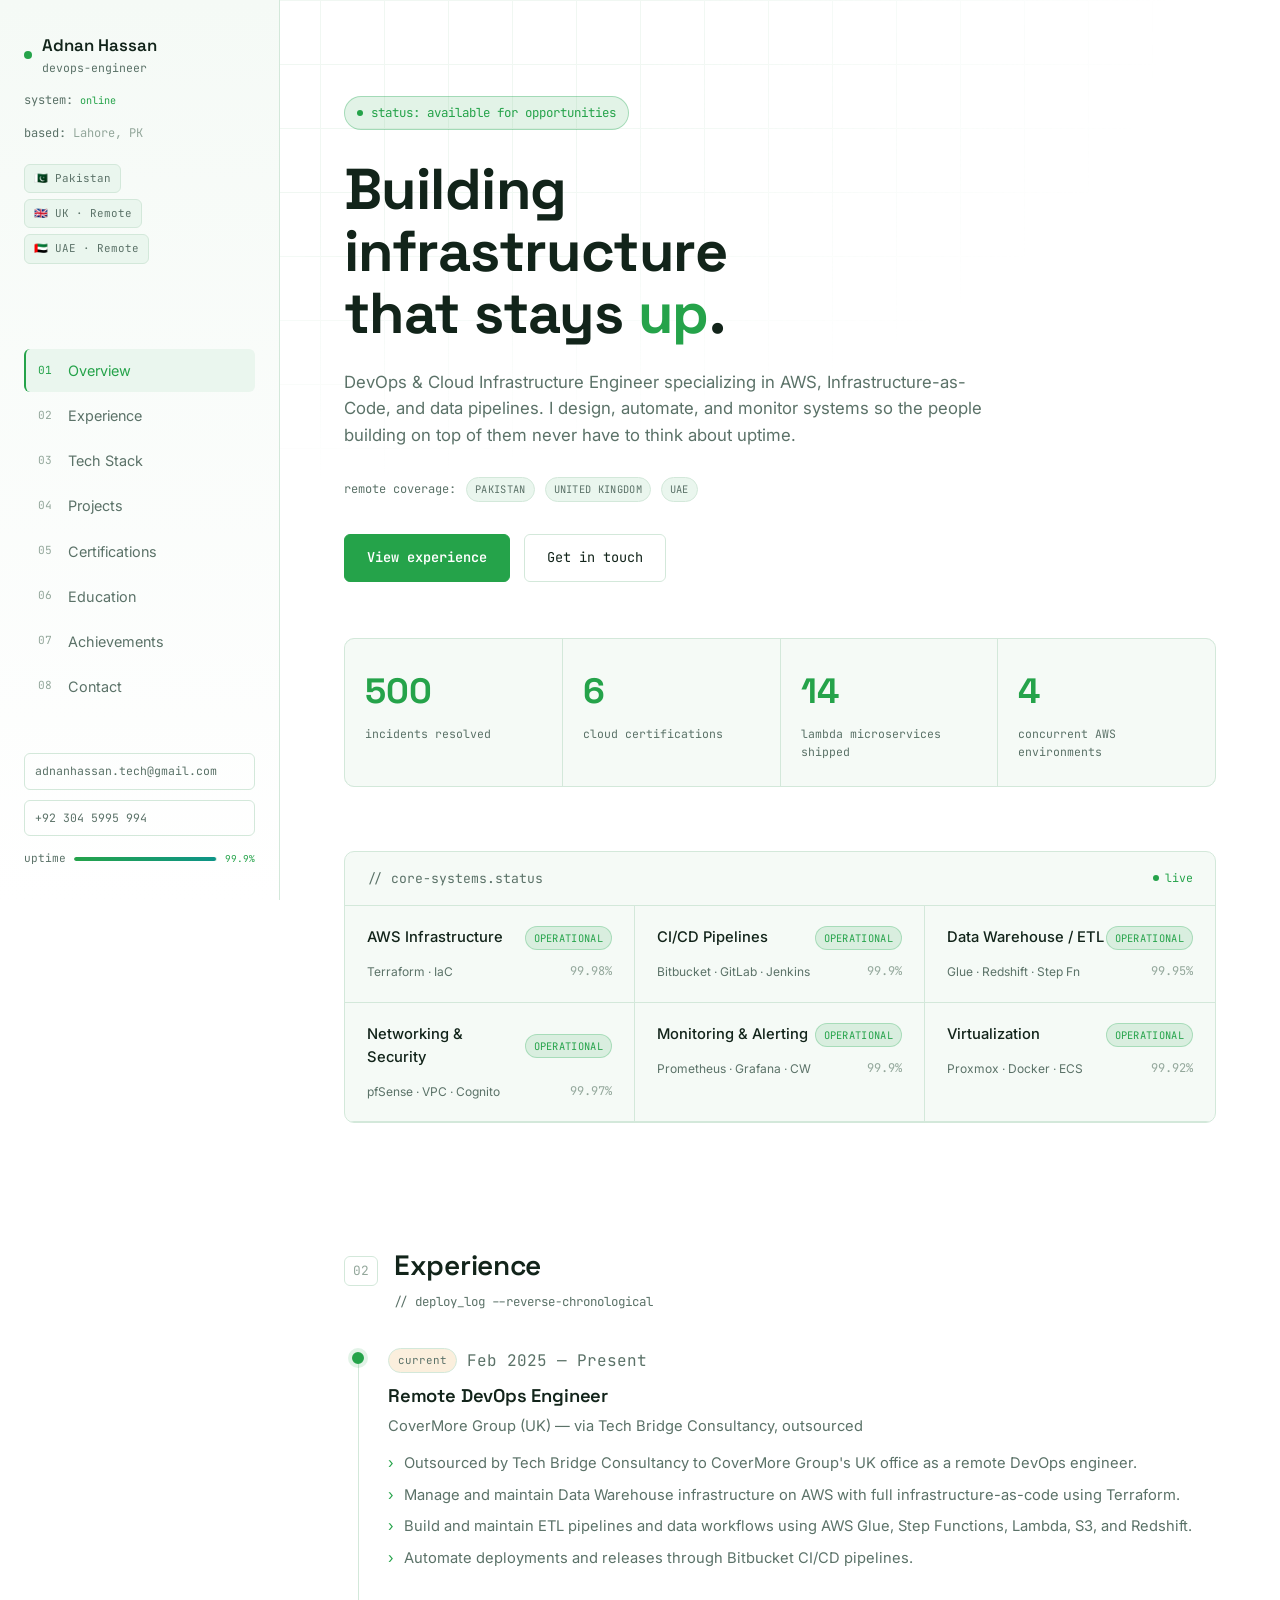
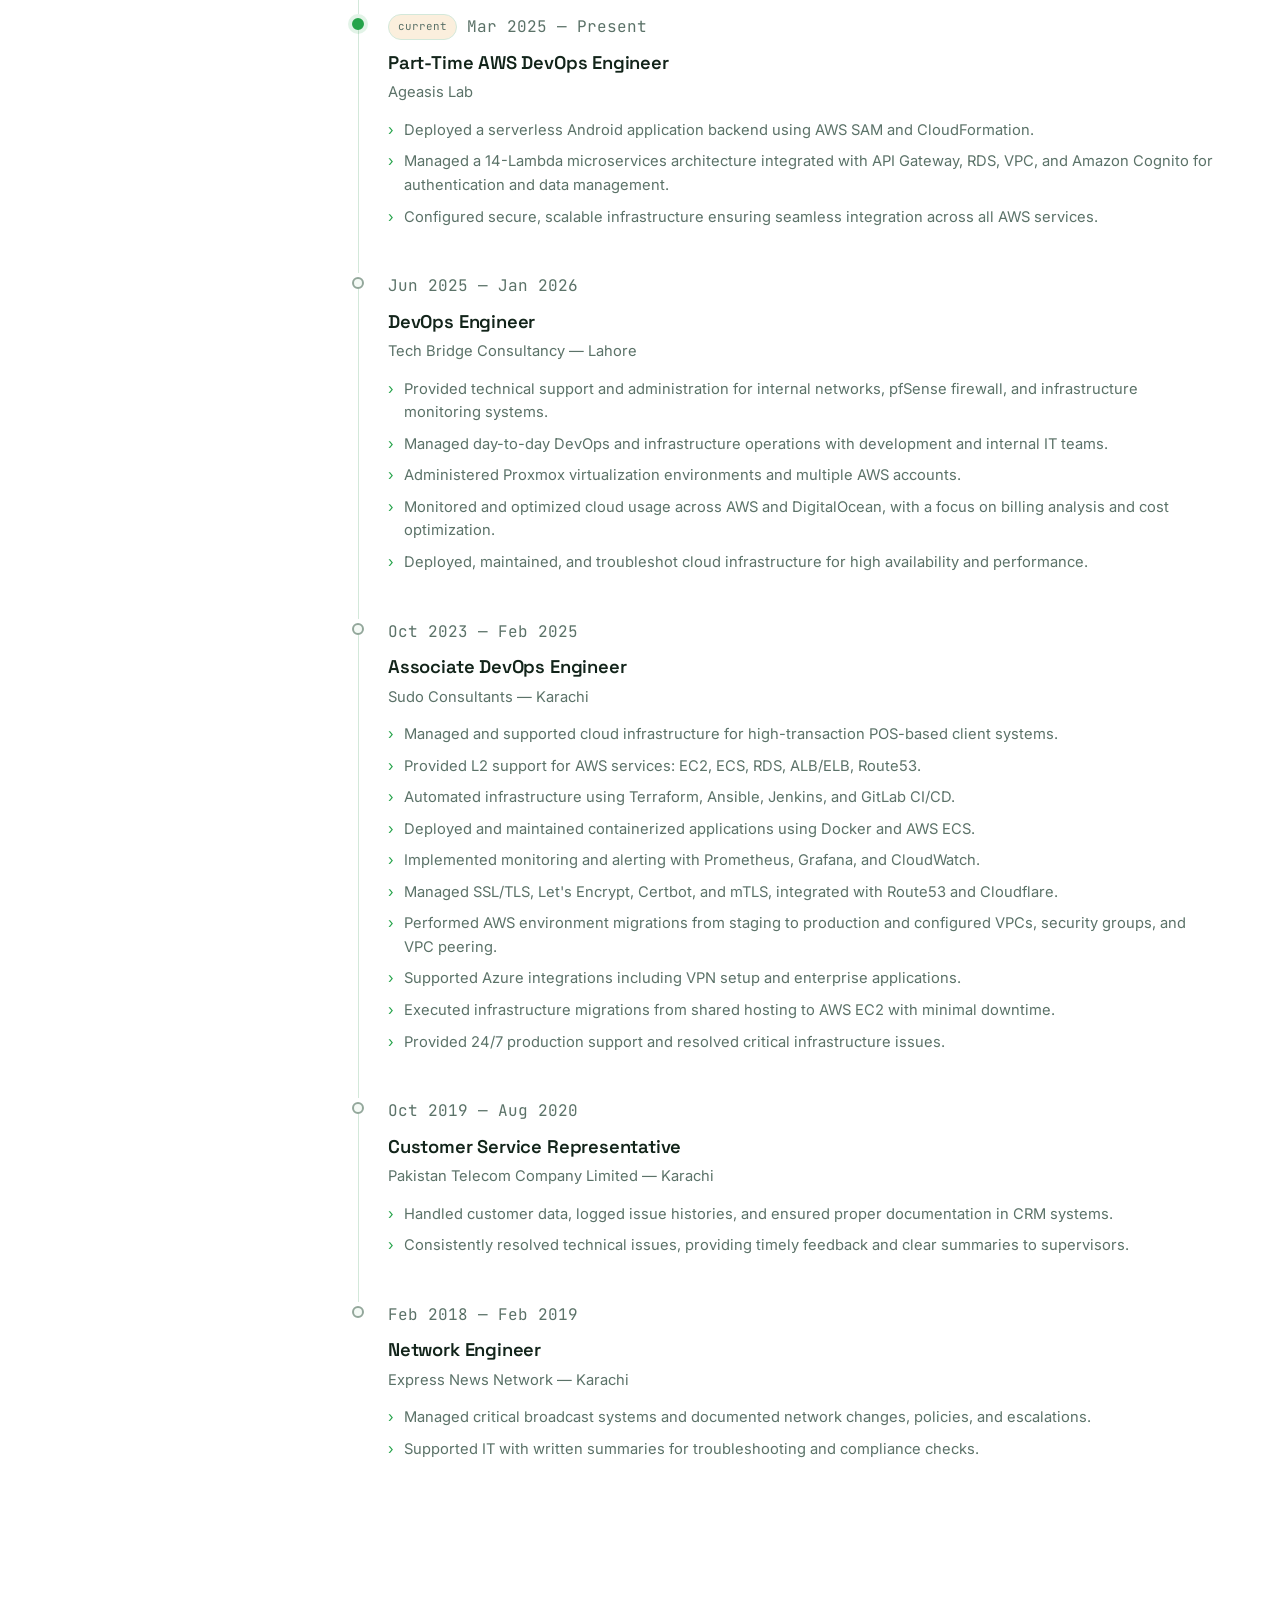
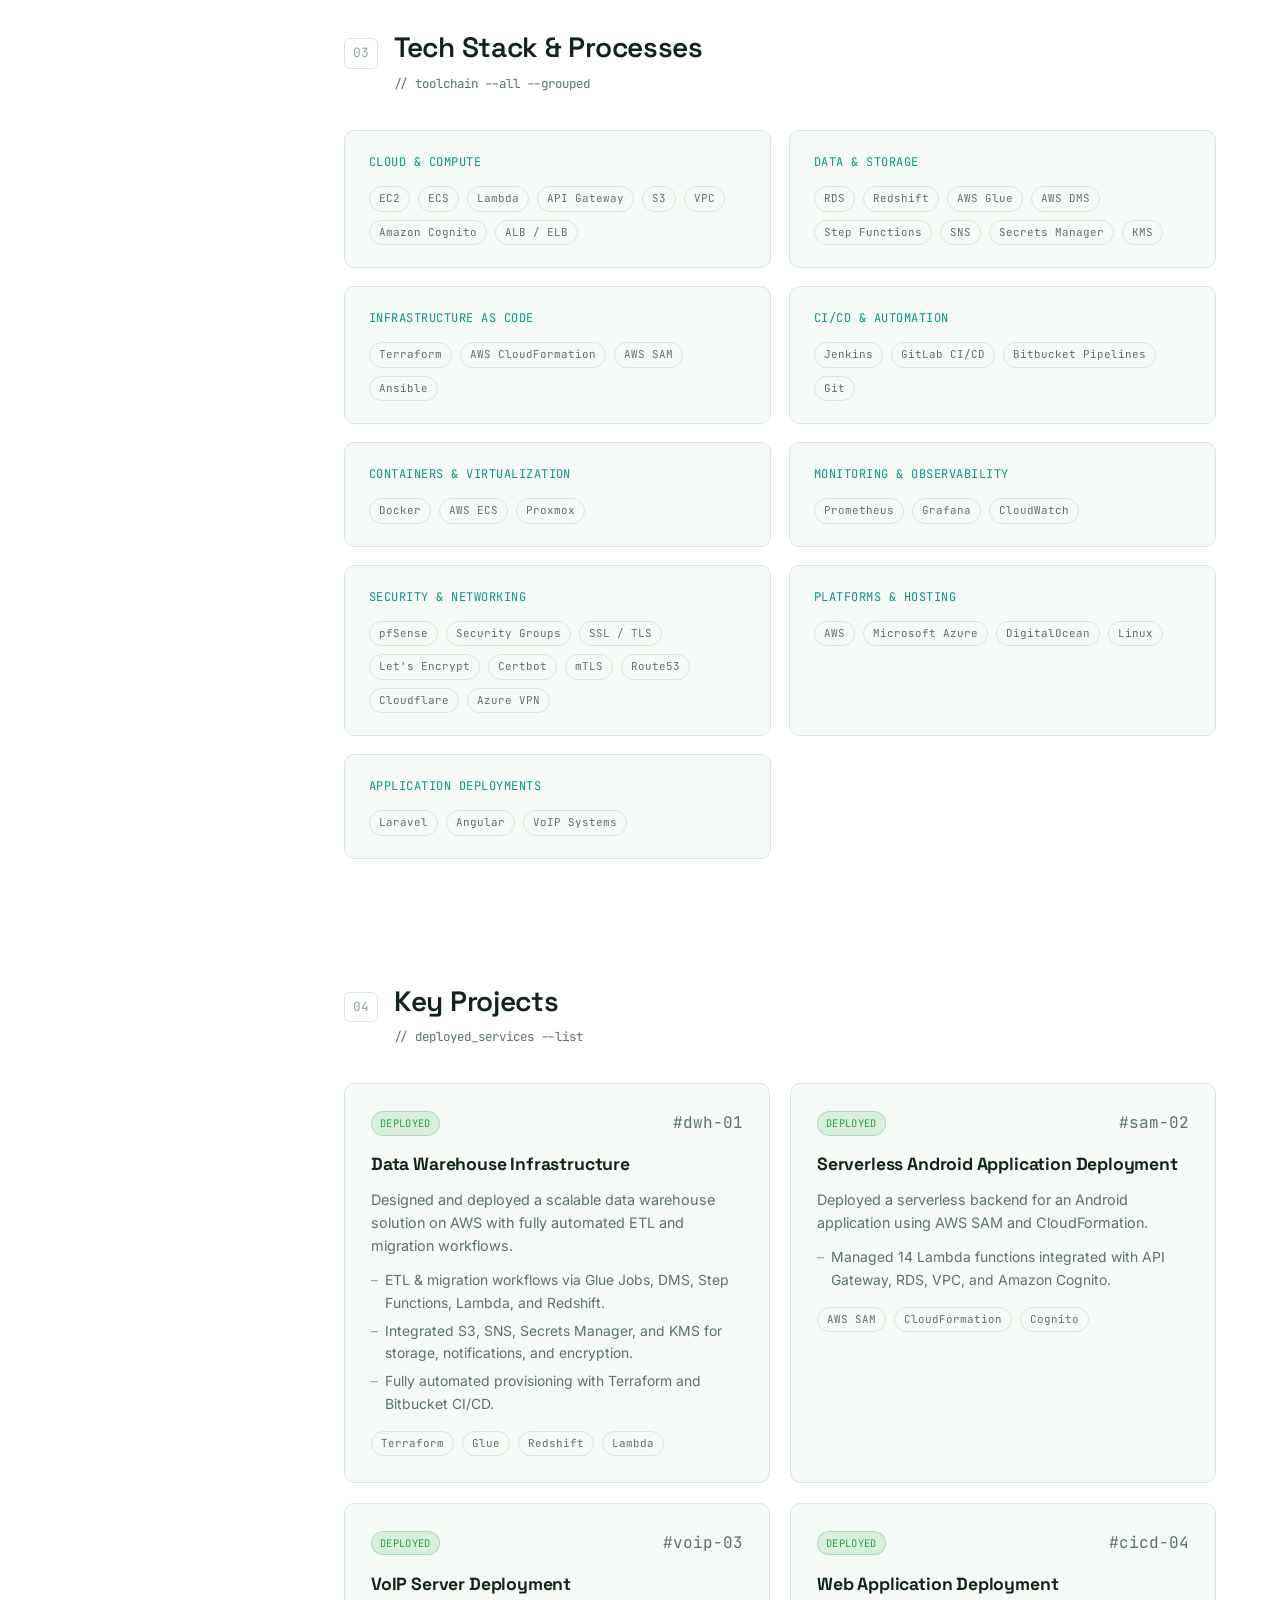
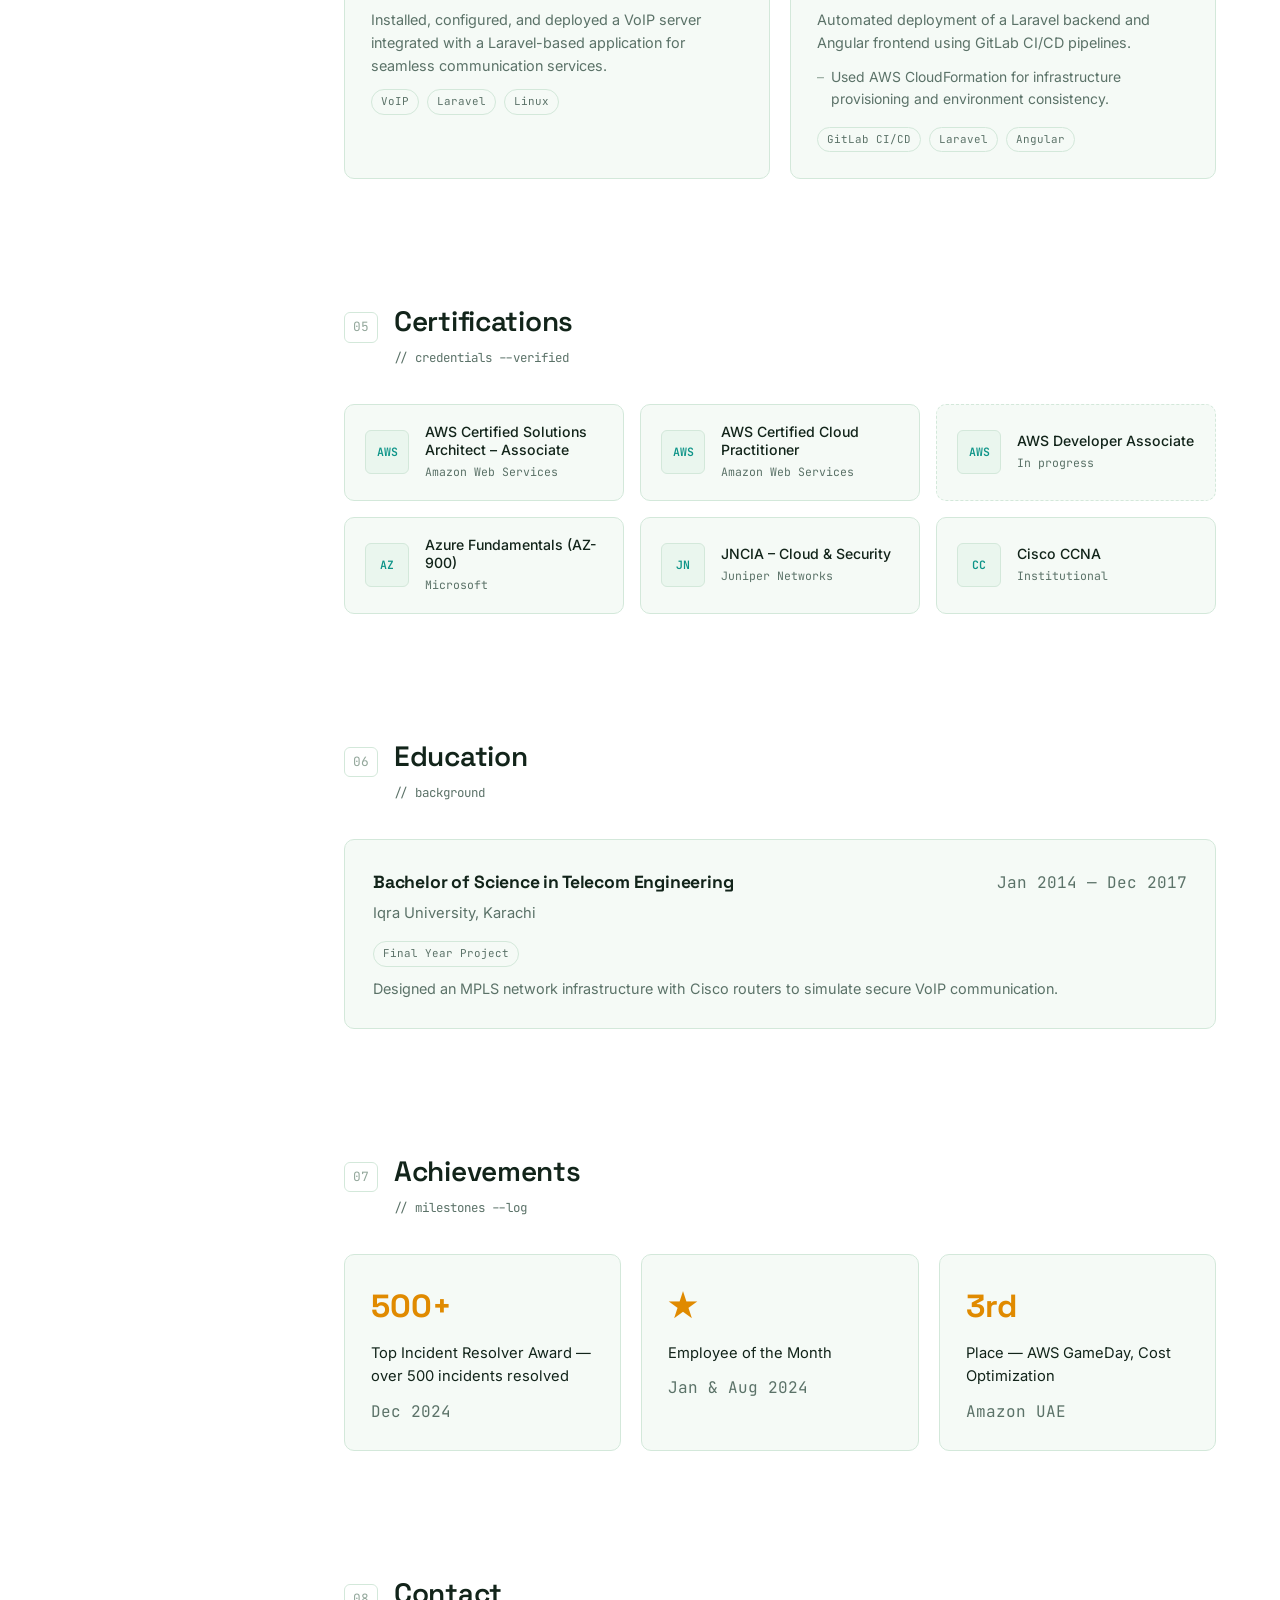
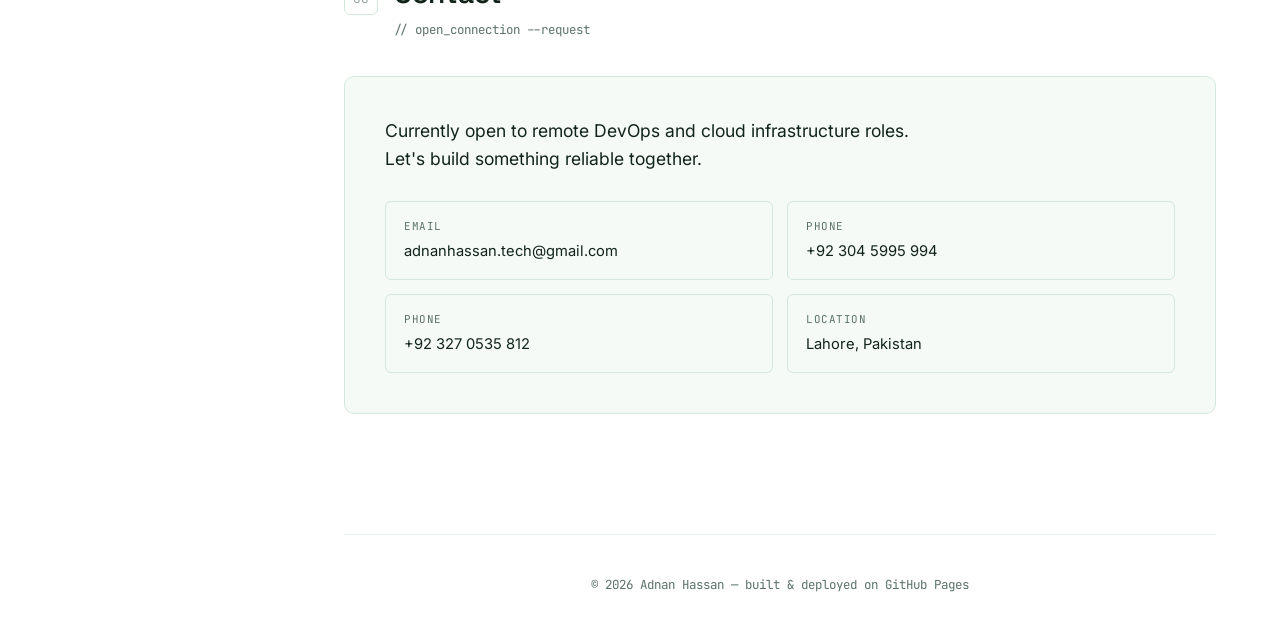
==== commit 5211b1cc: "UpdateMySite" ====
--- a/index.html
+++ b/index.html
@@ -34,17 +34,23 @@
         </div>
       </div>
       <div class="sys-line"><span class="dim">system:</span> <span class="ok">online</span></div>
-      <div class="sys-line"><span class="dim">region:</span> Lahore, PK</div>
+      <div class="sys-line"><span class="dim">based:</span> Lahore, PK</div>
+      <div class="region-chips">
+        <span class="region-chip">🇵🇰 Pakistan</span>
+        <span class="region-chip">🇬🇧 UK · Remote</span>
+        <span class="region-chip">🇦🇪 UAE · Remote</span>
+      </div>
     </div>
 
     <nav class="nav" aria-label="Primary">
       <a href="#overview" class="nav-link active" data-section="overview"><span class="nav-idx">01</span>Overview</a>
       <a href="#experience" class="nav-link" data-section="experience"><span class="nav-idx">02</span>Experience</a>
-      <a href="#projects" class="nav-link" data-section="projects"><span class="nav-idx">03</span>Projects</a>
-      <a href="#certifications" class="nav-link" data-section="certifications"><span class="nav-idx">04</span>Certifications</a>
-      <a href="#education" class="nav-link" data-section="education"><span class="nav-idx">05</span>Education</a>
-      <a href="#achievements" class="nav-link" data-section="achievements"><span class="nav-idx">06</span>Achievements</a>
-      <a href="#contact" class="nav-link" data-section="contact"><span class="nav-idx">07</span>Contact</a>
+      <a href="#techstack" class="nav-link" data-section="techstack"><span class="nav-idx">03</span>Tech Stack</a>
+      <a href="#projects" class="nav-link" data-section="projects"><span class="nav-idx">04</span>Projects</a>
+      <a href="#certifications" class="nav-link" data-section="certifications"><span class="nav-idx">05</span>Certifications</a>
+      <a href="#education" class="nav-link" data-section="education"><span class="nav-idx">06</span>Education</a>
+      <a href="#achievements" class="nav-link" data-section="achievements"><span class="nav-idx">07</span>Achievements</a>
+      <a href="#contact" class="nav-link" data-section="contact"><span class="nav-idx">08</span>Contact</a>
     </nav>
 
     <div class="sidebar-bottom">
@@ -70,6 +76,13 @@
         and data pipelines. I design, automate, and monitor systems so the people building
         on top of them never have to think about uptime.
       </p>
+
+      <div class="coverage-row">
+        <span class="coverage-label mono dim">remote coverage:</span>
+        <span class="pill pill-region">Pakistan</span>
+        <span class="pill pill-region">United Kingdom</span>
+        <span class="pill pill-region">UAE</span>
+      </div>
 
       <div class="hero-actions">
         <a href="#experience" class="btn btn-primary">View experience</a>
@@ -269,10 +282,97 @@
       </div>
     </section>
 
+    <!-- TECH STACK -->
+    <section id="techstack" class="section">
+      <div class="section-head">
+        <span class="section-idx">03</span>
+        <div>
+          <h2>Tech Stack &amp; Processes</h2>
+          <p class="section-sub">// toolchain --all --grouped</p>
+        </div>
+      </div>
+
+      <div class="stack-groups">
+
+        <div class="stack-group">
+          <div class="stack-group-title mono">Cloud &amp; Compute</div>
+          <div class="tag-row">
+            <span class="tag">EC2</span><span class="tag">ECS</span><span class="tag">Lambda</span>
+            <span class="tag">API Gateway</span><span class="tag">S3</span><span class="tag">VPC</span>
+            <span class="tag">Amazon Cognito</span><span class="tag">ALB / ELB</span>
+          </div>
+        </div>
+
+        <div class="stack-group">
+          <div class="stack-group-title mono">Data &amp; Storage</div>
+          <div class="tag-row">
+            <span class="tag">RDS</span><span class="tag">Redshift</span><span class="tag">AWS Glue</span>
+            <span class="tag">AWS DMS</span><span class="tag">Step Functions</span><span class="tag">SNS</span>
+            <span class="tag">Secrets Manager</span><span class="tag">KMS</span>
+          </div>
+        </div>
+
+        <div class="stack-group">
+          <div class="stack-group-title mono">Infrastructure as Code</div>
+          <div class="tag-row">
+            <span class="tag">Terraform</span><span class="tag">AWS CloudFormation</span>
+            <span class="tag">AWS SAM</span><span class="tag">Ansible</span>
+          </div>
+        </div>
+
+        <div class="stack-group">
+          <div class="stack-group-title mono">CI/CD &amp; Automation</div>
+          <div class="tag-row">
+            <span class="tag">Jenkins</span><span class="tag">GitLab CI/CD</span>
+            <span class="tag">Bitbucket Pipelines</span><span class="tag">Git</span>
+          </div>
+        </div>
+
+        <div class="stack-group">
+          <div class="stack-group-title mono">Containers &amp; Virtualization</div>
+          <div class="tag-row">
+            <span class="tag">Docker</span><span class="tag">AWS ECS</span><span class="tag">Proxmox</span>
+          </div>
+        </div>
+
+        <div class="stack-group">
+          <div class="stack-group-title mono">Monitoring &amp; Observability</div>
+          <div class="tag-row">
+            <span class="tag">Prometheus</span><span class="tag">Grafana</span><span class="tag">CloudWatch</span>
+          </div>
+        </div>
+
+        <div class="stack-group">
+          <div class="stack-group-title mono">Security &amp; Networking</div>
+          <div class="tag-row">
+            <span class="tag">pfSense</span><span class="tag">Security Groups</span><span class="tag">SSL / TLS</span>
+            <span class="tag">Let's Encrypt</span><span class="tag">Certbot</span><span class="tag">mTLS</span>
+            <span class="tag">Route53</span><span class="tag">Cloudflare</span><span class="tag">Azure VPN</span>
+          </div>
+        </div>
+
+        <div class="stack-group">
+          <div class="stack-group-title mono">Platforms &amp; Hosting</div>
+          <div class="tag-row">
+            <span class="tag">AWS</span><span class="tag">Microsoft Azure</span><span class="tag">DigitalOcean</span>
+            <span class="tag">Linux</span>
+          </div>
+        </div>
+
+        <div class="stack-group">
+          <div class="stack-group-title mono">Application Deployments</div>
+          <div class="tag-row">
+            <span class="tag">Laravel</span><span class="tag">Angular</span><span class="tag">VoIP Systems</span>
+          </div>
+        </div>
+
+      </div>
+    </section>
+
     <!-- PROJECTS -->
     <section id="projects" class="section">
       <div class="section-head">
-        <span class="section-idx">03</span>
+        <span class="section-idx">04</span>
         <div>
           <h2>Key Projects</h2>
           <p class="section-sub">// deployed_services --list</p>
@@ -346,7 +446,7 @@
     <!-- CERTIFICATIONS -->
     <section id="certifications" class="section">
       <div class="section-head">
-        <span class="section-idx">04</span>
+        <span class="section-idx">05</span>
         <div>
           <h2>Certifications</h2>
           <p class="section-sub">// credentials --verified</p>
@@ -402,7 +502,7 @@
     <!-- EDUCATION -->
     <section id="education" class="section">
       <div class="section-head">
-        <span class="section-idx">05</span>
+        <span class="section-idx">06</span>
         <div>
           <h2>Education</h2>
           <p class="section-sub">// background</p>
@@ -422,7 +522,7 @@
     <!-- ACHIEVEMENTS -->
     <section id="achievements" class="section">
       <div class="section-head">
-        <span class="section-idx">06</span>
+        <span class="section-idx">07</span>
         <div>
           <h2>Achievements</h2>
           <p class="section-sub">// milestones --log</p>
@@ -451,7 +551,7 @@
     <!-- CONTACT -->
     <section id="contact" class="section contact-section">
       <div class="section-head">
-        <span class="section-idx">07</span>
+        <span class="section-idx">08</span>
         <div>
           <h2>Contact</h2>
           <p class="section-sub">// open_connection --request</p>
--- a/style.css
+++ b/style.css
@@ -4,21 +4,21 @@
    =========================================================== */
 
 :root{
-  --bg: #0A0F1A;
-  --bg-panel: #101828;
-  --bg-panel-2: #16213480;
-  --bg-elevated: #141d2f;
-  --border: #223049;
-  --border-soft: #1a2439;
-  --text: #E7ECF5;
-  --text-dim: #8B96AC;
-  --text-faint: #576479;
-
-  --cyan: #2DD4BF;
-  --cyan-dim: #2DD4BF33;
-  --amber: #F5A623;
-  --amber-dim: #F5A62333;
-  --violet: #9D8CFF;
+  --bg: #FFFFFF;
+  --bg-panel: #F5FAF6;
+  --bg-panel-2: #EAF5EE80;
+  --bg-elevated: #EAF6EE;
+  --border: #D3E8DA;
+  --border-soft: #E6F2EA;
+  --text: #12241A;
+  --text-dim: #5B7268;
+  --text-faint: #93A79B;
+
+  --cyan: #25A34A;
+  --cyan-dim: #25A34A22;
+  --amber: #E08A00;
+  --amber-dim: #E08A0022;
+  --violet: #0D9488;
 
   --font-display: 'Space Grotesk', sans-serif;
   --font-body: 'Inter', sans-serif;
@@ -57,7 +57,7 @@
     linear-gradient(var(--border-soft) 1px, transparent 1px),
     linear-gradient(90deg, var(--border-soft) 1px, transparent 1px);
   background-size: 64px 64px;
-  opacity: 0.35;
+  opacity: 0.6;
   pointer-events: none;
   z-index: 0;
   mask-image: radial-gradient(ellipse 80% 60% at 20% 0%, black 40%, transparent 90%);
@@ -84,9 +84,9 @@
 }
 .status-dot.small{ width: 6px; height: 6px; }
 @keyframes pulse{
-  0%   { box-shadow: 0 0 0 0 rgba(45,212,191,0.5); }
-  70%  { box-shadow: 0 0 0 8px rgba(45,212,191,0); }
-  100% { box-shadow: 0 0 0 0 rgba(45,212,191,0); }
+  0%   { box-shadow: 0 0 0 0 rgba(21,163,74,0.45); }
+  70%  { box-shadow: 0 0 0 8px rgba(21,163,74,0); }
+  100% { box-shadow: 0 0 0 0 rgba(21,163,74,0); }
 }
 
 .cursor{
@@ -127,6 +127,23 @@
 
 .sys-line{ font-family: var(--font-mono); font-size: 0.75rem; color: var(--text-faint); }
 
+.region-chips{
+  display: flex;
+  flex-direction: column;
+  gap: 6px;
+  margin-top: 6px;
+}
+.region-chip{
+  font-family: var(--font-mono);
+  font-size: 0.68rem;
+  color: var(--text-dim);
+  background: var(--bg-elevated);
+  border: 1px solid var(--border);
+  border-radius: var(--radius-sm);
+  padding: 5px 9px;
+  width: fit-content;
+}
+
 .nav{
   display: flex;
   flex-direction: column;
@@ -233,7 +250,7 @@
   font-size: 0.78rem;
   color: var(--cyan);
   background: var(--cyan-dim);
-  border: 1px solid rgba(45,212,191,0.35);
+  border: 1px solid rgba(21,163,74,0.3);
   padding: 6px 12px;
   border-radius: 999px;
   margin-bottom: 28px;
@@ -253,6 +270,20 @@
   font-size: 1.05rem;
 }
 
+.coverage-row{
+  display: flex;
+  align-items: center;
+  flex-wrap: wrap;
+  gap: 10px;
+  margin-top: 28px;
+}
+.coverage-label{ font-size: 0.75rem; }
+.pill-region{
+  background: var(--bg-elevated);
+  color: var(--text-dim);
+  border: 1px solid var(--border);
+}
+
 .hero-actions{
   display: flex;
   gap: 14px;
@@ -269,7 +300,7 @@
 }
 .btn-primary{
   background: var(--cyan);
-  color: #06201c;
+  color: #FFFFFF;
   border-color: var(--cyan);
   font-weight: 600;
 }
@@ -356,7 +387,7 @@
   text-transform: uppercase;
   letter-spacing: 0.03em;
 }
-.pill-ok{ background: var(--cyan-dim); color: var(--cyan); border: 1px solid rgba(45,212,191,0.3); }
+.pill-ok{ background: var(--cyan-dim); color: var(--cyan); border: 1px solid rgba(21,163,74,0.25); }
 
 .service-meta{
   display: flex;
@@ -418,7 +449,7 @@
 .tag-current{
   background: var(--amber-dim);
   color: var(--amber);
-  border: 1px solid rgba(245,166,35,0.35);
+  border: 1px solid rgba(224,138,0,0.3);
 }
 .tag{
   font-family: var(--font-mono);
@@ -445,6 +476,26 @@
   position: absolute;
   left: 0;
   color: var(--cyan);
+}
+
+/* =========================== TECH STACK =========================== */
+.stack-groups{
+  display: grid;
+  grid-template-columns: repeat(2, 1fr);
+  gap: 18px;
+}
+.stack-group{
+  background: var(--bg-panel);
+  border: 1px solid var(--border);
+  border-radius: var(--radius);
+  padding: 22px 24px;
+}
+.stack-group-title{
+  font-size: 0.75rem;
+  text-transform: uppercase;
+  letter-spacing: 0.04em;
+  color: var(--violet);
+  margin-bottom: 14px;
 }
 
 /* =========================== PROJECTS =========================== */
@@ -641,6 +692,7 @@
   .board-grid{ grid-template-columns: repeat(2, 1fr); }
   .service:nth-child(3n){ border-right: 1px solid var(--border); }
   .service:nth-child(2n){ border-right: none; }
+  .stack-groups{ grid-template-columns: 1fr; }
   .projects-grid{ grid-template-columns: 1fr; }
   .cert-grid{ grid-template-columns: repeat(2, 1fr); }
   .achieve-grid{ grid-template-columns: 1fr; }
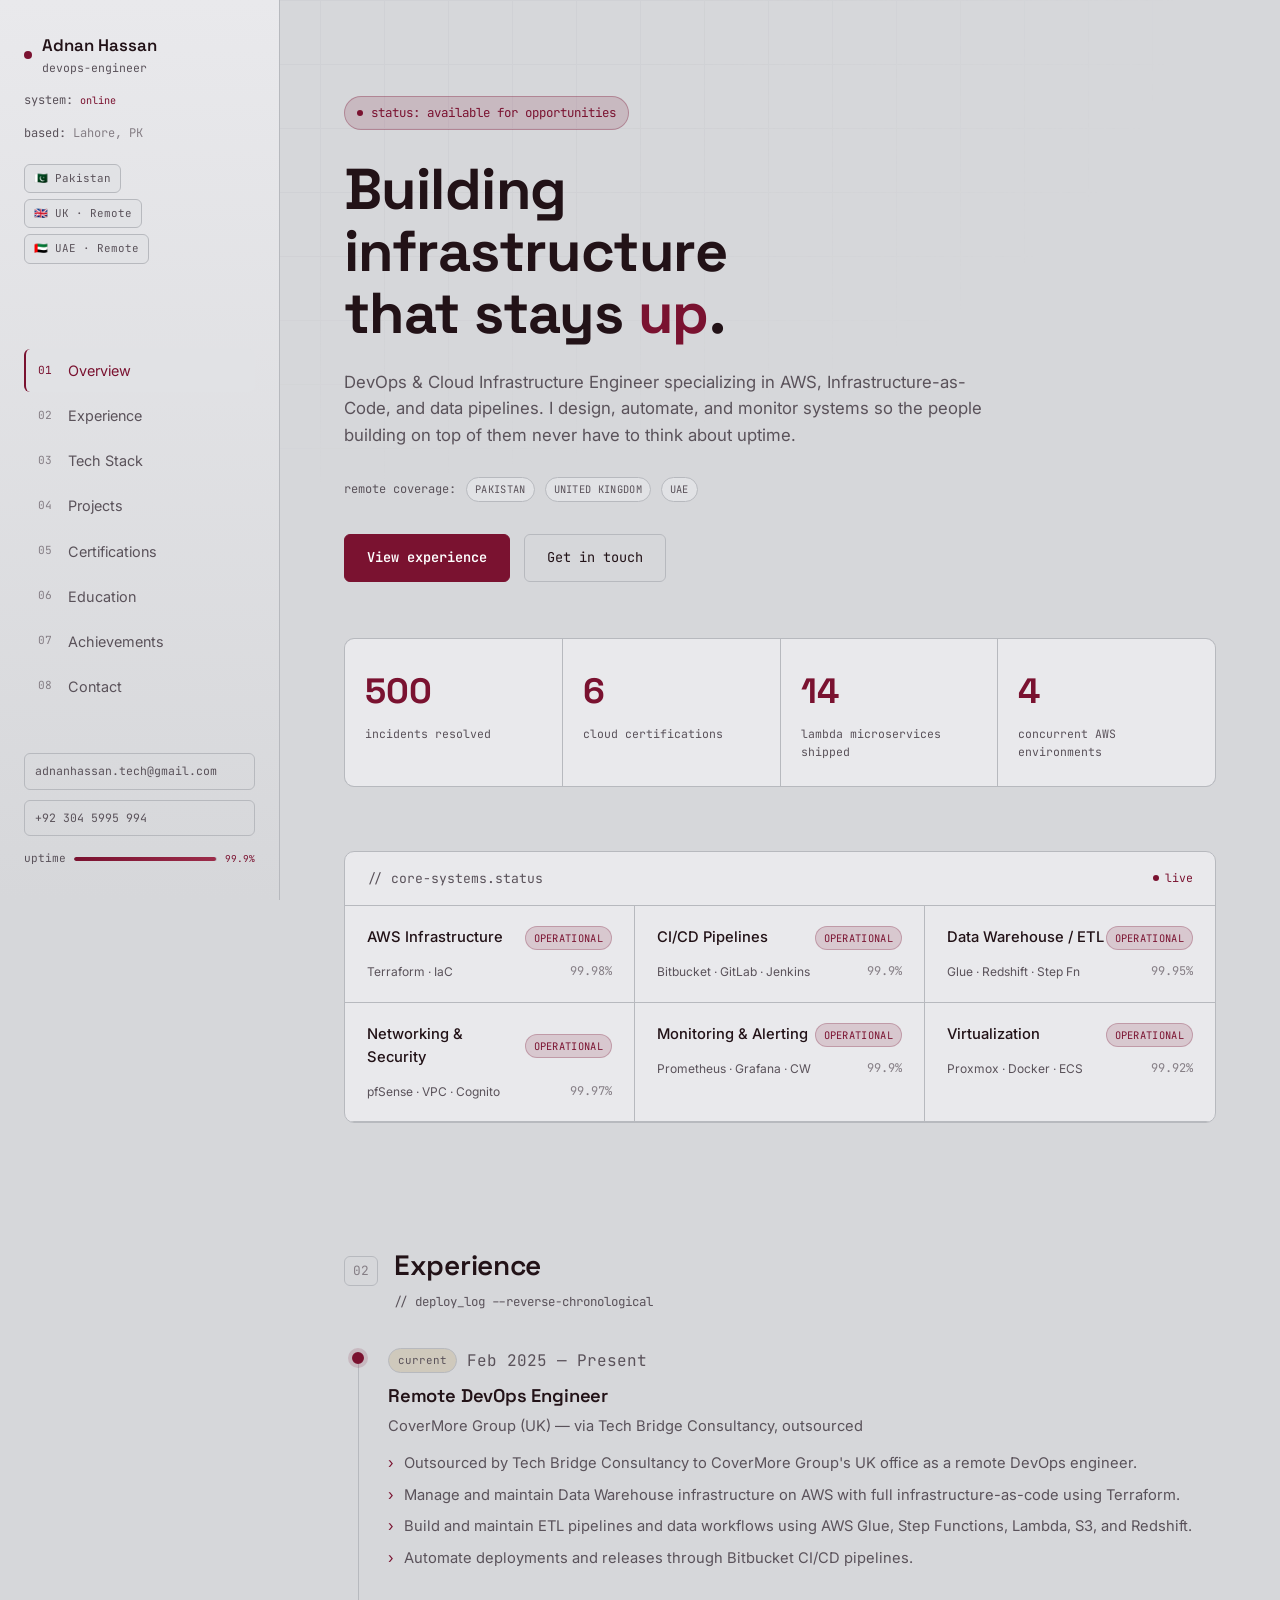
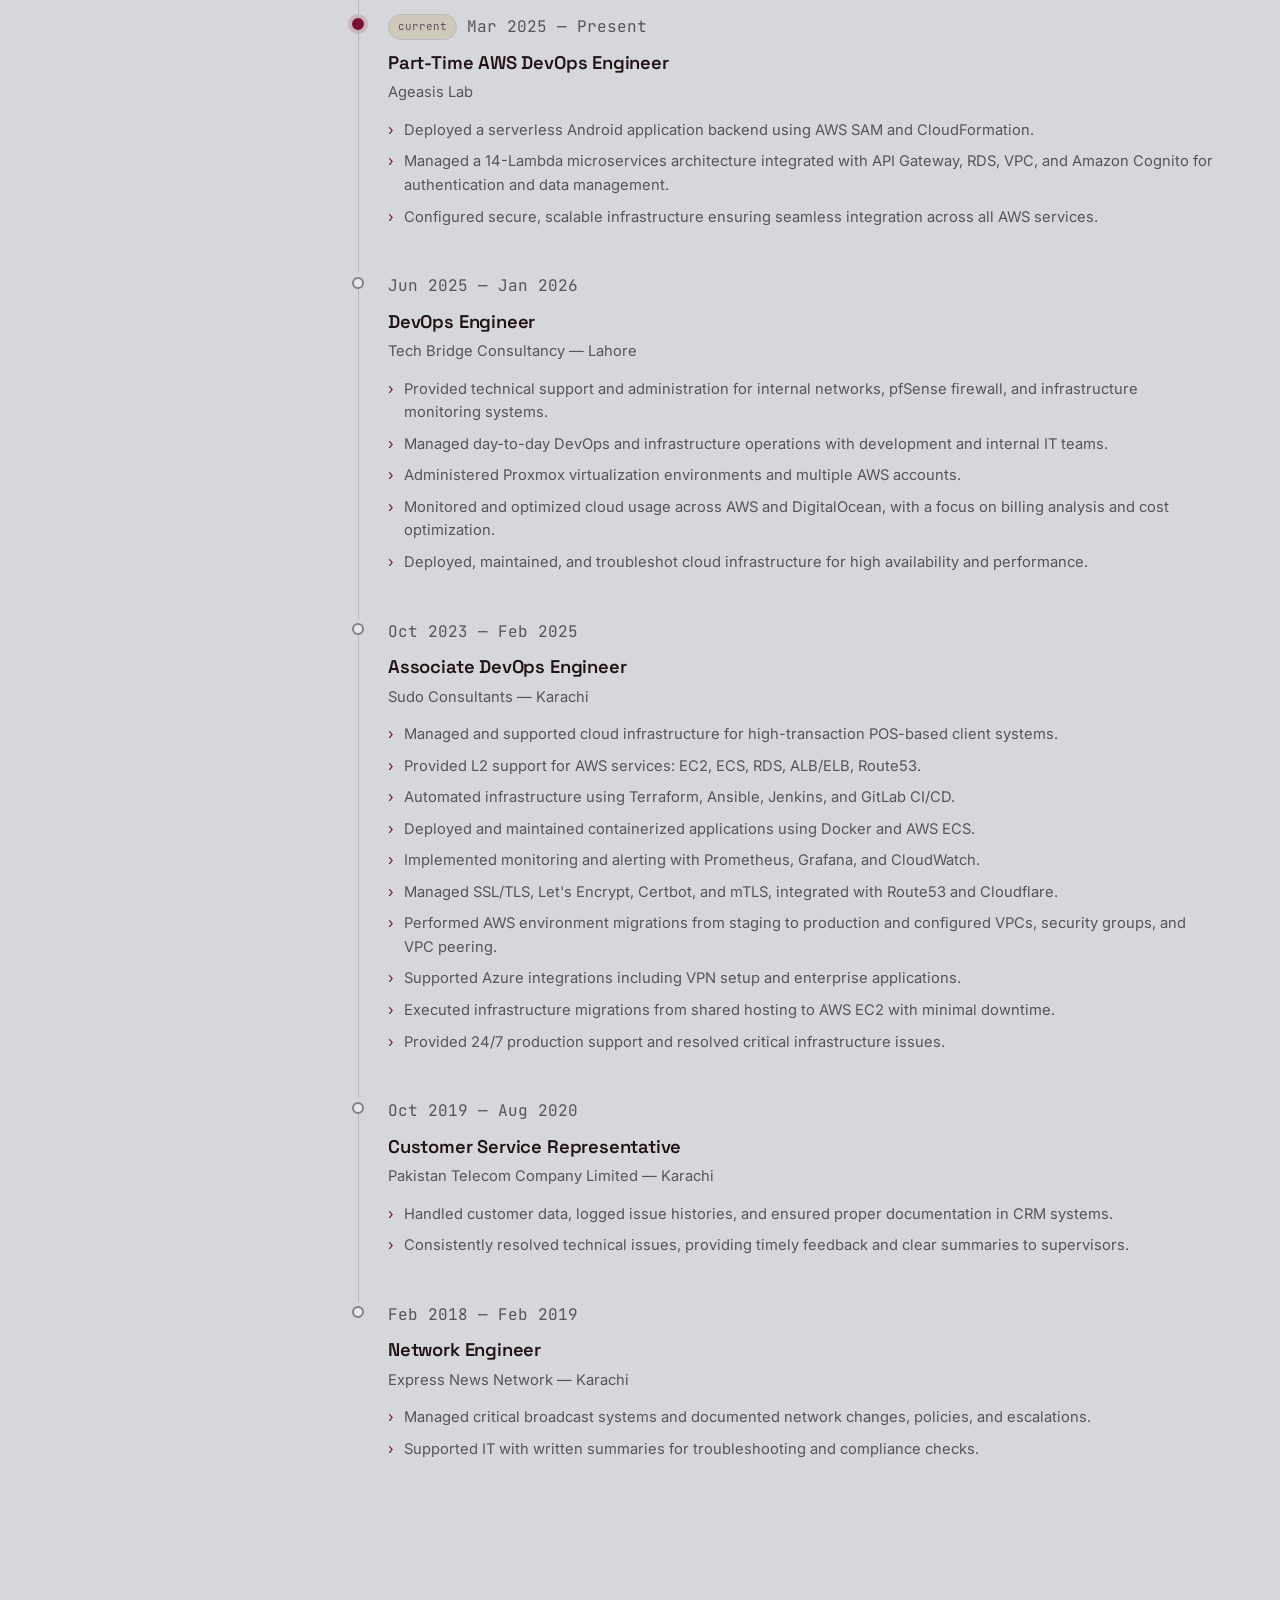
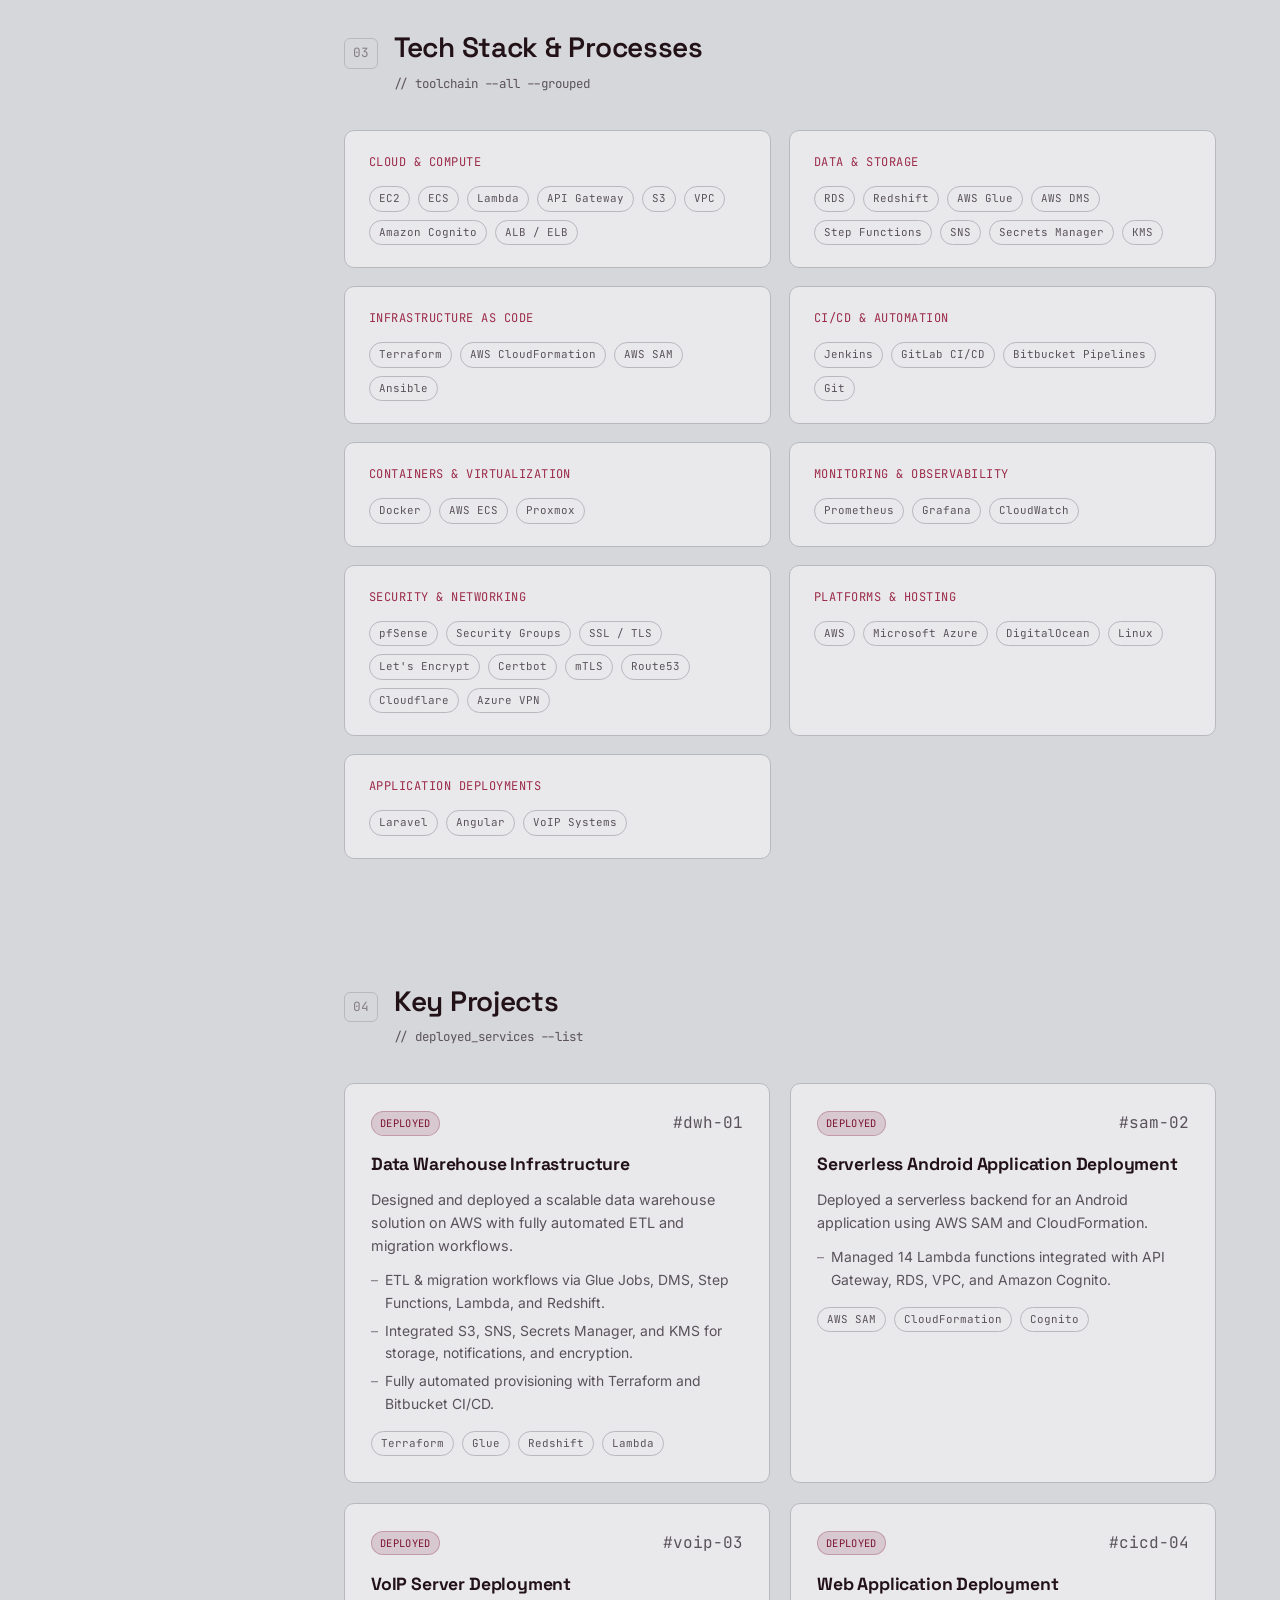
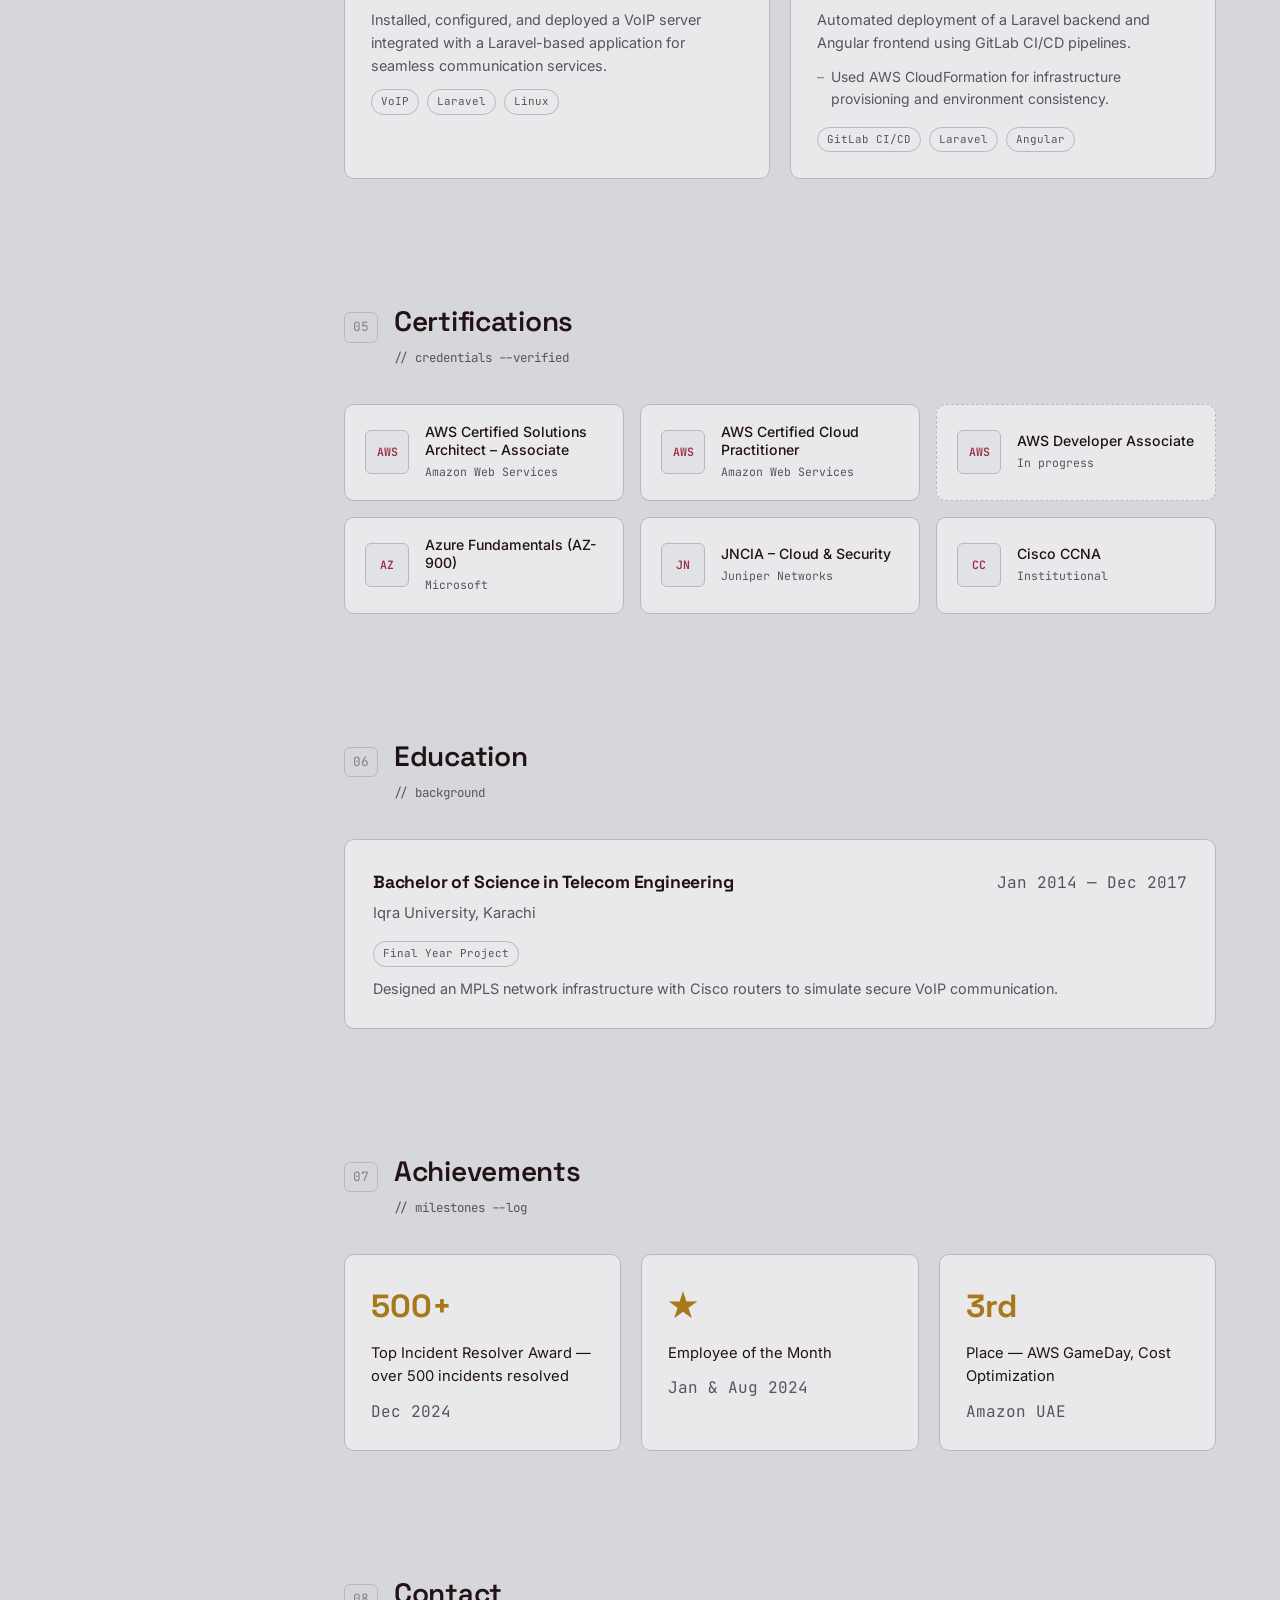
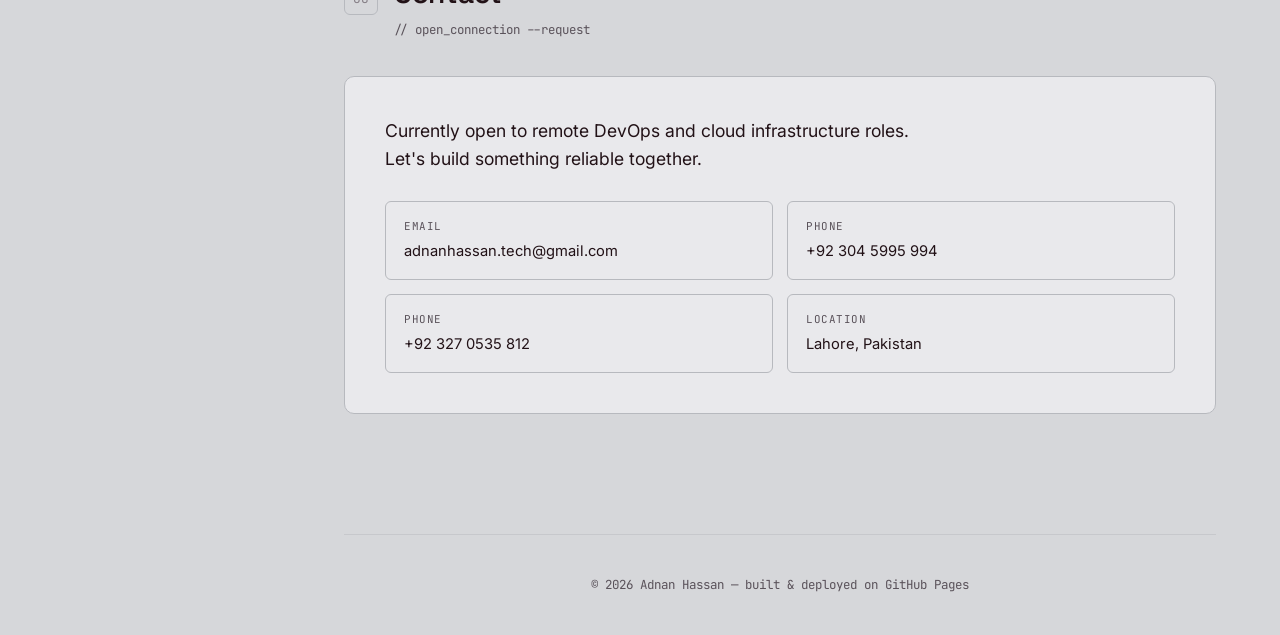
==== commit 828469a6: "UpdateMySite" ====
--- a/index.html
+++ b/index.html
@@ -5,7 +5,8 @@
 <meta name="viewport" content="width=device-width, initial-scale=1.0">
 <title>Adnan Hassan — DevOps &amp; Cloud Infrastructure Engineer</title>
 <meta name="description" content="Adnan Hassan — DevOps & Cloud Infrastructure Engineer. AWS, Terraform, CI/CD, and data warehouse infrastructure.">
-<link rel="icon" href="data:,">
+<link rel="icon" type="image/svg+xml" href="favicon.svg">
+<link rel="mask-icon" href="favicon.svg" color="#2FB350">
 <link rel="preconnect" href="https://fonts.googleapis.com">
 <link rel="preconnect" href="https://fonts.gstatic.com" crossorigin>
 <link href="https://fonts.googleapis.com/css2?family=Space+Grotesk:wght@400;500;600;700&family=Inter:wght@400;500;600&family=JetBrains+Mono:wght@400;500;600&display=swap" rel="stylesheet">
--- a/style.css
+++ b/style.css
@@ -4,21 +4,21 @@
    =========================================================== */
 
 :root{
-  --bg: #FFFFFF;
-  --bg-panel: #F5FAF6;
-  --bg-panel-2: #EAF5EE80;
-  --bg-elevated: #EAF6EE;
-  --border: #D3E8DA;
-  --border-soft: #E6F2EA;
-  --text: #12241A;
-  --text-dim: #5B7268;
-  --text-faint: #93A79B;
-
-  --cyan: #25A34A;
-  --cyan-dim: #25A34A22;
-  --amber: #E08A00;
-  --amber-dim: #E08A0022;
-  --violet: #0D9488;
+  --bg: #D6D7DA;
+  --bg-panel: #E9E9EC;
+  --bg-panel-2: #DCDDE080;
+  --bg-elevated: #E1E2E5;
+  --border: #B7B9BE;
+  --border-soft: #C7C8CC;
+  --text: #221217;
+  --text-dim: #5A525A;
+  --text-faint: #857E85;
+
+  --cyan: #7A1230;
+  --cyan-dim: #7A123026;
+  --amber: #A8791A;
+  --amber-dim: #A8791A26;
+  --violet: #9C2C4A;
 
   --font-display: 'Space Grotesk', sans-serif;
   --font-body: 'Inter', sans-serif;
@@ -57,7 +57,7 @@
     linear-gradient(var(--border-soft) 1px, transparent 1px),
     linear-gradient(90deg, var(--border-soft) 1px, transparent 1px);
   background-size: 64px 64px;
-  opacity: 0.6;
+  opacity: 0.4;
   pointer-events: none;
   z-index: 0;
   mask-image: radial-gradient(ellipse 80% 60% at 20% 0%, black 40%, transparent 90%);
@@ -84,9 +84,9 @@
 }
 .status-dot.small{ width: 6px; height: 6px; }
 @keyframes pulse{
-  0%   { box-shadow: 0 0 0 0 rgba(21,163,74,0.45); }
-  70%  { box-shadow: 0 0 0 8px rgba(21,163,74,0); }
-  100% { box-shadow: 0 0 0 0 rgba(21,163,74,0); }
+  0%   { box-shadow: 0 0 0 0 rgba(122,18,48,0.45); }
+  70%  { box-shadow: 0 0 0 8px rgba(122,18,48,0); }
+  100% { box-shadow: 0 0 0 0 rgba(122,18,48,0); }
 }
 
 .cursor{
@@ -250,7 +250,7 @@
   font-size: 0.78rem;
   color: var(--cyan);
   background: var(--cyan-dim);
-  border: 1px solid rgba(21,163,74,0.3);
+  border: 1px solid rgba(122,18,48,0.3);
   padding: 6px 12px;
   border-radius: 999px;
   margin-bottom: 28px;
@@ -387,7 +387,7 @@
   text-transform: uppercase;
   letter-spacing: 0.03em;
 }
-.pill-ok{ background: var(--cyan-dim); color: var(--cyan); border: 1px solid rgba(21,163,74,0.25); }
+.pill-ok{ background: var(--cyan-dim); color: var(--cyan); border: 1px solid rgba(122,18,48,0.25); }
 
 .service-meta{
   display: flex;
@@ -449,7 +449,7 @@
 .tag-current{
   background: var(--amber-dim);
   color: var(--amber);
-  border: 1px solid rgba(224,138,0,0.3);
+  border: 1px solid rgba(168,121,26,0.4);
 }
 .tag{
   font-family: var(--font-mono);
@@ -732,4 +732,4 @@
   .service{ border-right: none !important; }
 
   .cert-grid{ grid-template-columns: 1fr; }
-}
+}
